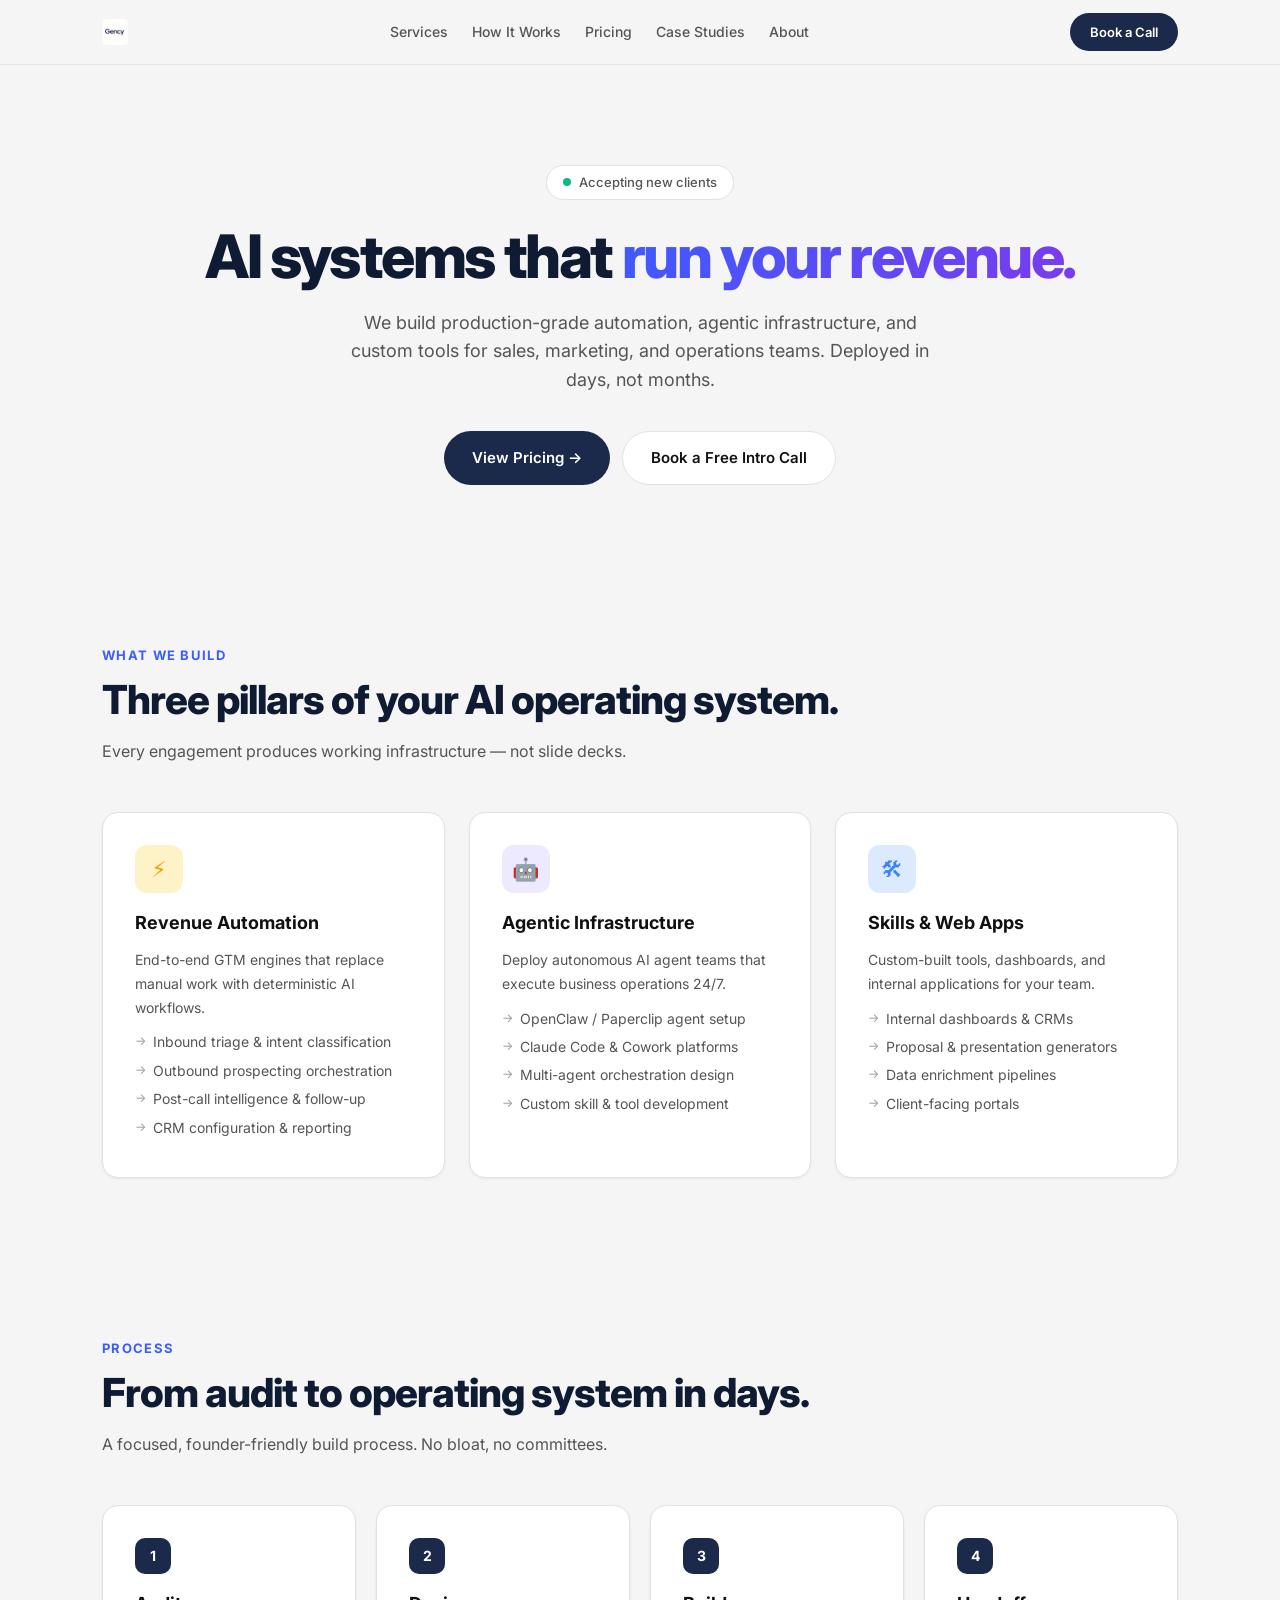
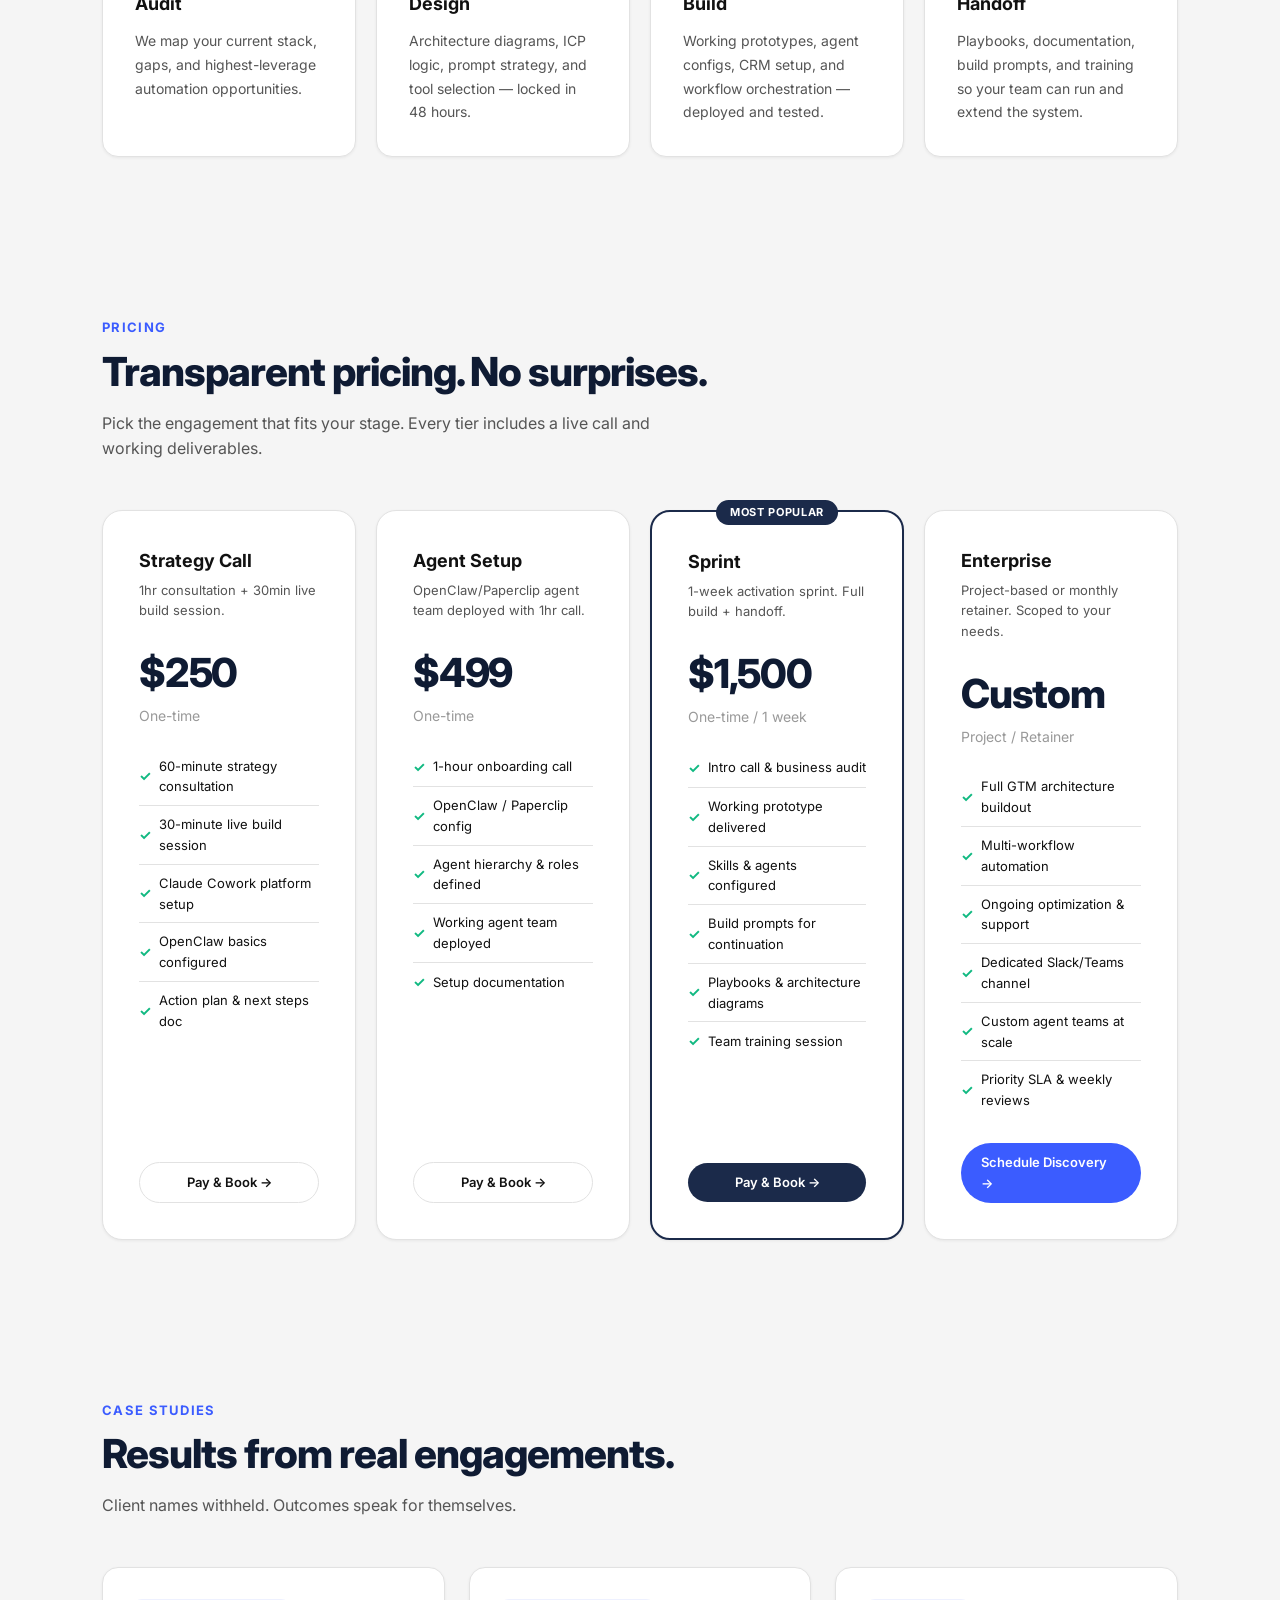
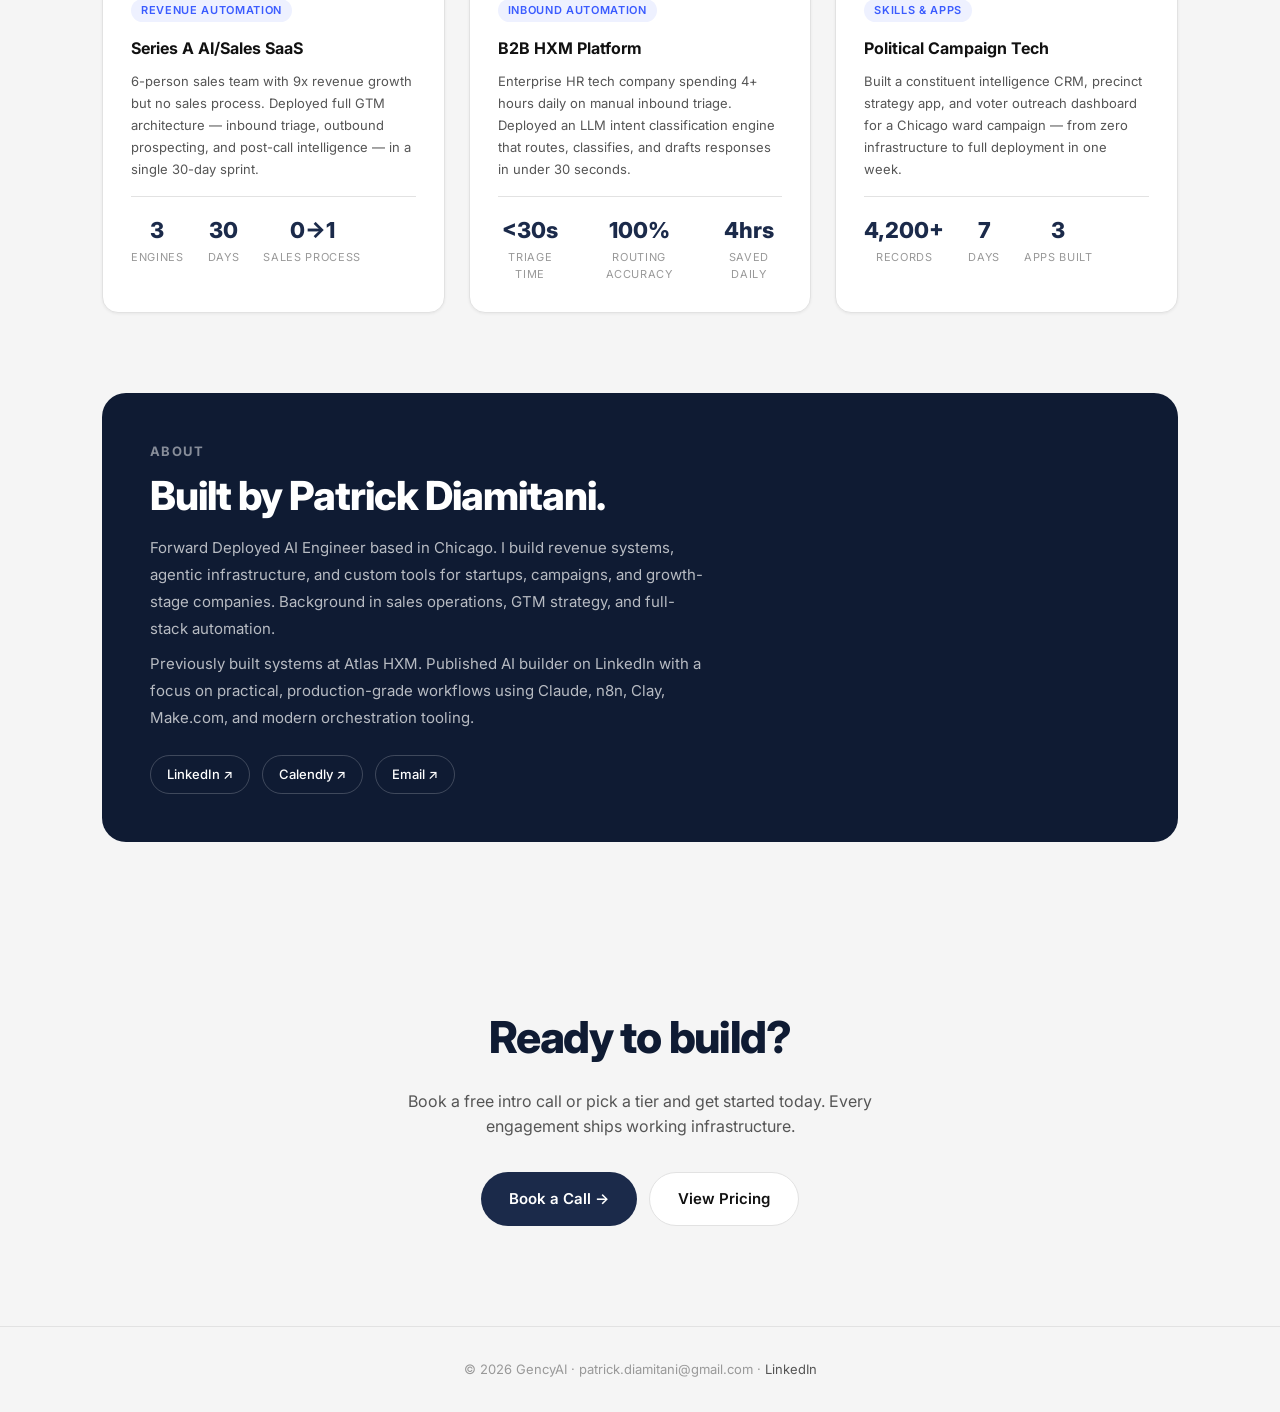
==== index.html @ 03342ff5 "Initial GencyAI agency site" ====
<!DOCTYPE html>
<html lang="en">
<head>
  <meta charset="UTF-8">
  <meta name="viewport" content="width=device-width, initial-scale=1.0">
  <title>GencyAI — AI Systems That Run Your Revenue</title>
  <meta name="description" content="GencyAI builds production-grade AI automation for sales, marketing, and operations teams. Revenue engines, agentic infrastructure, and custom tools — deployed in days, not months.">
  <link rel="preconnect" href="https://fonts.googleapis.com">
  <link rel="preconnect" href="https://fonts.gstatic.com" crossorigin>
  <link href="https://fonts.googleapis.com/css2?family=Inter:wght@400;500;600;700;800&display=swap" rel="stylesheet">
  <style>
    :root {
      --navy: #1B2A4A;
      --navy-deep: #0f1b33;
      --navy-light: #2d4470;
      --bg: #f5f5f5;
      --surface: #ffffff;
      --ink: #111111;
      --muted: #555555;
      --light: #999999;
      --border: #e2e2e2;
      --accent: #3b5cff;
      --accent-soft: #eef1ff;
      --green: #10b981;
      --green-soft: #ecfdf5;
      --radius: 16px;
      --shadow: 0 1px 3px rgba(0,0,0,.06);
      --shadow-lg: 0 12px 40px rgba(0,0,0,.08);
    }
    * { box-sizing: border-box; margin: 0; padding: 0; }
    html { scroll-behavior: smooth; }
    body { font-family: 'Inter', system-ui, sans-serif; background: var(--bg); color: var(--ink); -webkit-font-smoothing: antialiased; line-height: 1.6; }
    a { color: inherit; text-decoration: none; }

    /* NAV */
    nav { position: sticky; top: 0; z-index: 100; background: rgba(245,245,245,.88); backdrop-filter: blur(14px); border-bottom: 1px solid var(--border); }
    .nav-inner { max-width: 1140px; margin: 0 auto; display: flex; align-items: center; justify-content: space-between; height: 64px; padding: 0 32px; }
    .nav-brand { display: flex; align-items: center; gap: 10px; font-weight: 800; font-size: 18px; color: var(--navy); letter-spacing: -.02em; }
    .nav-brand img { height: 26px; border-radius: 4px; }
    .nav-links { display: flex; gap: 24px; font-size: 14px; font-weight: 500; }
    .nav-links a { color: var(--muted); transition: color .2s; }
    .nav-links a:hover { color: var(--ink); }
    .btn { display: inline-flex; align-items: center; gap: 6px; padding: 9px 20px; border-radius: 99px; font-size: 13px; font-weight: 600; transition: all .2s; cursor: pointer; border: none; }
    .btn-primary { background: var(--navy); color: #fff; }
    .btn-primary:hover { background: var(--navy-light); }
    .btn-outline { background: var(--surface); color: var(--ink); border: 1px solid var(--border); }
    .btn-outline:hover { border-color: var(--navy); color: var(--navy); }
    .btn-accent { background: var(--accent); color: #fff; }
    .btn-accent:hover { background: #2a48e0; }
    .btn-green { background: var(--green); color: #fff; }
    .btn-green:hover { background: #059669; }
    .btn-lg { padding: 14px 28px; font-size: 15px; }

    /* CONTAINER */
    .container { max-width: 1140px; margin: 0 auto; padding: 0 32px; }

    /* HERO */
    .hero { padding: 100px 0 80px; text-align: center; }
    .hero-badge { display: inline-flex; align-items: center; gap: 8px; background: var(--surface); border: 1px solid var(--border); border-radius: 99px; padding: 6px 16px; font-size: 13px; font-weight: 500; color: var(--muted); margin-bottom: 24px; }
    .hero-badge .dot { width: 8px; height: 8px; border-radius: 50%; background: var(--green); animation: pulse 2s ease-in-out infinite; }
    @keyframes pulse { 0%,100% { opacity: 1; } 50% { opacity: .4; } }
    .hero h1 { font-size: clamp(38px, 5.5vw, 60px); font-weight: 800; letter-spacing: -.04em; line-height: 1.08; margin-bottom: 20px; color: var(--navy-deep); }
    .hero h1 span { background: linear-gradient(135deg, var(--accent), #7c3aed); -webkit-background-clip: text; -webkit-text-fill-color: transparent; background-clip: text; }
    .hero p { font-size: 18px; color: var(--muted); max-width: 580px; margin: 0 auto 36px; }
    .hero-btns { display: flex; justify-content: center; gap: 12px; flex-wrap: wrap; }

    /* SECTIONS */
    section { padding: 80px 0; }
    .section-label { font-size: 13px; font-weight: 700; color: var(--accent); text-transform: uppercase; letter-spacing: .1em; margin-bottom: 12px; }
    .section-title { font-size: clamp(28px, 3.5vw, 40px); font-weight: 800; letter-spacing: -.025em; line-height: 1.12; margin-bottom: 16px; color: var(--navy-deep); }
    .section-desc { font-size: 16px; color: var(--muted); max-width: 560px; margin-bottom: 48px; }

    /* GRIDS */
    .grid-2 { display: grid; grid-template-columns: 1fr 1fr; gap: 24px; }
    .grid-3 { display: grid; grid-template-columns: 1fr 1fr 1fr; gap: 24px; }
    .grid-4 { display: grid; grid-template-columns: repeat(4, 1fr); gap: 20px; }

    /* CARDS */
    .card { background: var(--surface); border: 1px solid var(--border); border-radius: var(--radius); padding: 32px; box-shadow: var(--shadow); transition: box-shadow .25s, transform .25s; }
    .card:hover { box-shadow: var(--shadow-lg); transform: translateY(-3px); }
    .card-icon { width: 48px; height: 48px; border-radius: 12px; display: flex; align-items: center; justify-content: center; font-size: 22px; margin-bottom: 16px; }
    .card h3 { font-size: 18px; font-weight: 700; margin-bottom: 10px; }
    .card p { font-size: 14px; color: var(--muted); line-height: 1.7; }
    .card ul { list-style: none; margin-top: 12px; }
    .card ul li { padding-left: 18px; position: relative; margin-bottom: 6px; font-size: 14px; color: var(--muted); }
    .card ul li::before { content: "→"; position: absolute; left: 0; color: var(--light); font-size: 12px; }

    /* SERVICE CARDS */
    .service-card .card-icon.revenue { background: #fef3c7; color: #f59e0b; }
    .service-card .card-icon.agents { background: #ede9fe; color: #7c3aed; }
    .service-card .card-icon.apps { background: #dbeafe; color: #3b82f6; }

    /* STEPS */
    .step-num { width: 36px; height: 36px; border-radius: 10px; background: var(--navy); color: #fff; display: flex; align-items: center; justify-content: center; font-size: 14px; font-weight: 700; margin-bottom: 16px; }

    /* PRICING */
    .pricing-card { background: var(--surface); border: 1px solid var(--border); border-radius: 20px; padding: 36px; box-shadow: var(--shadow); display: flex; flex-direction: column; transition: box-shadow .25s, transform .25s; }
    .pricing-card:hover { box-shadow: var(--shadow-lg); transform: translateY(-3px); }
    .pricing-card.featured { border: 2px solid var(--navy); position: relative; }
    .pricing-card.featured::before { content: "Most Popular"; position: absolute; top: -12px; left: 50%; transform: translateX(-50%); background: var(--navy); color: #fff; padding: 4px 14px; border-radius: 99px; font-size: 11px; font-weight: 700; text-transform: uppercase; letter-spacing: .06em; }
    .pricing-amount { font-size: 40px; font-weight: 800; letter-spacing: -.03em; color: var(--navy-deep); }
    .pricing-term { font-size: 14px; color: var(--light); margin-bottom: 20px; }
    .pricing-name { font-size: 18px; font-weight: 700; margin-bottom: 4px; }
    .pricing-desc { font-size: 13px; color: var(--muted); margin-bottom: 20px; line-height: 1.6; }
    .pricing-list { list-style: none; margin-bottom: 24px; flex: 1; }
    .pricing-list li { padding: 8px 0; border-bottom: 1px solid var(--border); font-size: 13px; display: flex; align-items: center; gap: 8px; }
    .pricing-list li::before { content: "✓"; color: var(--green); font-weight: 700; font-size: 14px; }
    .pricing-list li:last-child { border-bottom: none; }

    /* CASE STUDIES */
    .case-card { background: var(--surface); border: 1px solid var(--border); border-radius: var(--radius); padding: 28px; box-shadow: var(--shadow); }
    .case-tag { display: inline-block; background: var(--accent-soft); color: var(--accent); padding: 3px 10px; border-radius: 99px; font-size: 11px; font-weight: 600; text-transform: uppercase; letter-spacing: .06em; margin-bottom: 14px; }
    .case-card h4 { font-size: 16px; font-weight: 700; margin-bottom: 8px; }
    .case-card p { font-size: 13px; color: var(--muted); line-height: 1.7; }
    .case-metric { margin-top: 16px; padding-top: 16px; border-top: 1px solid var(--border); display: flex; gap: 24px; }
    .case-metric div { text-align: center; }
    .case-metric .val { font-size: 22px; font-weight: 800; color: var(--navy); }
    .case-metric .lbl { font-size: 11px; color: var(--light); text-transform: uppercase; letter-spacing: .06em; }

    /* FOUNDER */
    .founder-section { background: var(--navy-deep); color: #fff; border-radius: 24px; padding: 48px; margin: 0 0 80px; }
    .founder-section .section-label { color: rgba(255,255,255,.5); }
    .founder-section .section-title { color: #fff; }
    .founder-section p { color: rgba(255,255,255,.7); }
    .founder-links { display: flex; gap: 12px; margin-top: 24px; }
    .founder-links a { color: #fff; border: 1px solid rgba(255,255,255,.2); padding: 8px 16px; border-radius: 99px; font-size: 13px; font-weight: 500; transition: all .2s; }
    .founder-links a:hover { background: rgba(255,255,255,.1); border-color: rgba(255,255,255,.4); }

    /* CTA */
    .cta-section { text-align: center; padding: 80px 0 100px; }
    .cta-section h2 { font-size: clamp(28px, 4vw, 44px); font-weight: 800; letter-spacing: -.03em; color: var(--navy-deep); margin-bottom: 16px; }
    .cta-section p { font-size: 16px; color: var(--muted); max-width: 480px; margin: 0 auto 32px; }
    .cta-btns { display: flex; justify-content: center; gap: 12px; flex-wrap: wrap; }

    /* FOOTER */
    footer { border-top: 1px solid var(--border); padding: 32px 0; text-align: center; font-size: 13px; color: var(--light); }

    /* RESPONSIVE */
    @media (max-width: 900px) {
      .grid-2, .grid-3, .grid-4 { grid-template-columns: 1fr; }
      .nav-links { display: none; }
      .hero { padding: 60px 0 40px; }
      section { padding: 60px 0; }
      .founder-section { padding: 32px 24px; }
    }
    @media (max-width: 640px) {
      .container { padding: 0 20px; }
      .hero-btns, .cta-btns { flex-direction: column; align-items: center; }
    }
  </style>
</head>
<body>

<!-- NAV -->
<nav>
  <div class="nav-inner">
    <a href="#" class="nav-brand">
      <img src="gency-wordmark.png" alt="GencyAI">
    </a>
    <div class="nav-links">
      <a href="#services">Services</a>
      <a href="#how">How It Works</a>
      <a href="#pricing">Pricing</a>
      <a href="#work">Case Studies</a>
      <a href="#about">About</a>
    </div>
    <a href="https://calendly.com/diamitani" target="_blank" class="btn btn-primary">Book a Call</a>
  </div>
</nav>

<div class="container">

  <!-- HERO -->
  <div class="hero">
    <div class="hero-badge"><span class="dot"></span> Accepting new clients</div>
    <h1>AI systems that <span>run your revenue.</span></h1>
    <p>We build production-grade automation, agentic infrastructure, and custom tools for sales, marketing, and operations teams. Deployed in days, not months.</p>
    <div class="hero-btns">
      <a href="#pricing" class="btn btn-primary btn-lg">View Pricing →</a>
      <a href="https://calendly.com/diamitani" target="_blank" class="btn btn-outline btn-lg">Book a Free Intro Call</a>
    </div>
  </div>

  <!-- SERVICES -->
  <section id="services">
    <div class="section-label">What We Build</div>
    <div class="section-title">Three pillars of your AI operating system.</div>
    <div class="section-desc">Every engagement produces working infrastructure — not slide decks.</div>
    <div class="grid-3">
      <div class="card service-card">
        <div class="card-icon revenue">⚡</div>
        <h3>Revenue Automation</h3>
        <p>End-to-end GTM engines that replace manual work with deterministic AI workflows.</p>
        <ul>
          <li>Inbound triage & intent classification</li>
          <li>Outbound prospecting orchestration</li>
          <li>Post-call intelligence & follow-up</li>
          <li>CRM configuration & reporting</li>
        </ul>
      </div>
      <div class="card service-card">
        <div class="card-icon agents">🤖</div>
        <h3>Agentic Infrastructure</h3>
        <p>Deploy autonomous AI agent teams that execute business operations 24/7.</p>
        <ul>
          <li>OpenClaw / Paperclip agent setup</li>
          <li>Claude Code & Cowork platforms</li>
          <li>Multi-agent orchestration design</li>
          <li>Custom skill & tool development</li>
        </ul>
      </div>
      <div class="card service-card">
        <div class="card-icon apps">🛠</div>
        <h3>Skills & Web Apps</h3>
        <p>Custom-built tools, dashboards, and internal applications for your team.</p>
        <ul>
          <li>Internal dashboards & CRMs</li>
          <li>Proposal & presentation generators</li>
          <li>Data enrichment pipelines</li>
          <li>Client-facing portals</li>
        </ul>
      </div>
    </div>
  </section>

  <!-- HOW IT WORKS -->
  <section id="how">
    <div class="section-label">Process</div>
    <div class="section-title">From audit to operating system in days.</div>
    <div class="section-desc">A focused, founder-friendly build process. No bloat, no committees.</div>
    <div class="grid-4">
      <div class="card">
        <div class="step-num">1</div>
        <h3>Audit</h3>
        <p>We map your current stack, gaps, and highest-leverage automation opportunities.</p>
      </div>
      <div class="card">
        <div class="step-num">2</div>
        <h3>Design</h3>
        <p>Architecture diagrams, ICP logic, prompt strategy, and tool selection — locked in 48 hours.</p>
      </div>
      <div class="card">
        <div class="step-num">3</div>
        <h3>Build</h3>
        <p>Working prototypes, agent configs, CRM setup, and workflow orchestration — deployed and tested.</p>
      </div>
      <div class="card">
        <div class="step-num">4</div>
        <h3>Handoff</h3>
        <p>Playbooks, documentation, build prompts, and training so your team can run and extend the system.</p>
      </div>
    </div>
  </section>

  <!-- PRICING -->
  <section id="pricing">
    <div class="section-label">Pricing</div>
    <div class="section-title">Transparent pricing. No surprises.</div>
    <div class="section-desc">Pick the engagement that fits your stage. Every tier includes a live call and working deliverables.</div>
    <div class="grid-4">

      <div class="pricing-card">
        <div class="pricing-name">Strategy Call</div>
        <div class="pricing-desc">1hr consultation + 30min live build session.</div>
        <div class="pricing-amount">$250</div>
        <div class="pricing-term">One-time</div>
        <ul class="pricing-list">
          <li>60-minute strategy consultation</li>
          <li>30-minute live build session</li>
          <li>Claude Cowork platform setup</li>
          <li>OpenClaw basics configured</li>
          <li>Action plan & next steps doc</li>
        </ul>
        <a href="https://www.paypal.com/ncp/payment/GU76JHXHYPNQL" target="_blank" class="btn btn-outline" style="width:100%;justify-content:center;">Pay & Book →</a>
      </div>

      <div class="pricing-card">
        <div class="pricing-name">Agent Setup</div>
        <div class="pricing-desc">OpenClaw/Paperclip agent team deployed with 1hr call.</div>
        <div class="pricing-amount">$499</div>
        <div class="pricing-term">One-time</div>
        <ul class="pricing-list">
          <li>1-hour onboarding call</li>
          <li>OpenClaw / Paperclip config</li>
          <li>Agent hierarchy & roles defined</li>
          <li>Working agent team deployed</li>
          <li>Setup documentation</li>
        </ul>
        <a href="https://www.paypal.com/ncp/payment/GU76JHXHYPNQL" target="_blank" class="btn btn-outline" style="width:100%;justify-content:center;">Pay & Book →</a>
      </div>

      <div class="pricing-card featured">
        <div class="pricing-name">Sprint</div>
        <div class="pricing-desc">1-week activation sprint. Full build + handoff.</div>
        <div class="pricing-amount">$1,500</div>
        <div class="pricing-term">One-time / 1 week</div>
        <ul class="pricing-list">
          <li>Intro call & business audit</li>
          <li>Working prototype delivered</li>
          <li>Skills & agents configured</li>
          <li>Build prompts for continuation</li>
          <li>Playbooks & architecture diagrams</li>
          <li>Team training session</li>
        </ul>
        <a href="https://www.paypal.com/ncp/payment/GU76JHXHYPNQL" target="_blank" class="btn btn-primary" style="width:100%;justify-content:center;">Pay & Book →</a>
      </div>

      <div class="pricing-card">
        <div class="pricing-name">Enterprise</div>
        <div class="pricing-desc">Project-based or monthly retainer. Scoped to your needs.</div>
        <div class="pricing-amount">Custom</div>
        <div class="pricing-term">Project / Retainer</div>
        <ul class="pricing-list">
          <li>Full GTM architecture buildout</li>
          <li>Multi-workflow automation</li>
          <li>Ongoing optimization & support</li>
          <li>Dedicated Slack/Teams channel</li>
          <li>Custom agent teams at scale</li>
          <li>Priority SLA & weekly reviews</li>
        </ul>
        <a href="https://calendly.com/diamitani" target="_blank" class="btn btn-accent" style="width:100%;justify-content:center;">Schedule Discovery →</a>
      </div>

    </div>
  </section>

  <!-- CASE STUDIES -->
  <section id="work">
    <div class="section-label">Case Studies</div>
    <div class="section-title">Results from real engagements.</div>
    <div class="section-desc">Client names withheld. Outcomes speak for themselves.</div>
    <div class="grid-3">
      <div class="case-card">
        <span class="case-tag">Revenue Automation</span>
        <h4>Series A AI/Sales SaaS</h4>
        <p>6-person sales team with 9x revenue growth but no sales process. Deployed full GTM architecture — inbound triage, outbound prospecting, and post-call intelligence — in a single 30-day sprint.</p>
        <div class="case-metric">
          <div><div class="val">3</div><div class="lbl">Engines</div></div>
          <div><div class="val">30</div><div class="lbl">Days</div></div>
          <div><div class="val">0→1</div><div class="lbl">Sales Process</div></div>
        </div>
      </div>
      <div class="case-card">
        <span class="case-tag">Inbound Automation</span>
        <h4>B2B HXM Platform</h4>
        <p>Enterprise HR tech company spending 4+ hours daily on manual inbound triage. Deployed an LLM intent classification engine that routes, classifies, and drafts responses in under 30 seconds.</p>
        <div class="case-metric">
          <div><div class="val">&lt;30s</div><div class="lbl">Triage Time</div></div>
          <div><div class="val">100%</div><div class="lbl">Routing Accuracy</div></div>
          <div><div class="val">4hrs</div><div class="lbl">Saved Daily</div></div>
        </div>
      </div>
      <div class="case-card">
        <span class="case-tag">Skills & Apps</span>
        <h4>Political Campaign Tech</h4>
        <p>Built a constituent intelligence CRM, precinct strategy app, and voter outreach dashboard for a Chicago ward campaign — from zero infrastructure to full deployment in one week.</p>
        <div class="case-metric">
          <div><div class="val">4,200+</div><div class="lbl">Records</div></div>
          <div><div class="val">7</div><div class="lbl">Days</div></div>
          <div><div class="val">3</div><div class="lbl">Apps Built</div></div>
        </div>
      </div>
    </div>
  </section>

  <!-- FOUNDER -->
  <div class="founder-section" id="about">
    <div class="section-label">About</div>
    <div class="section-title">Built by Patrick Diamitani.</div>
    <p style="max-width:560px;font-size:15px;line-height:1.8;margin-bottom:8px;">
      Forward Deployed AI Engineer based in Chicago. I build revenue systems, agentic infrastructure, and custom tools for startups, campaigns, and growth-stage companies. Background in sales operations, GTM strategy, and full-stack automation.
    </p>
    <p style="max-width:560px;font-size:15px;line-height:1.8;">
      Previously built systems at Atlas HXM. Published AI builder on LinkedIn with a focus on practical, production-grade workflows using Claude, n8n, Clay, Make.com, and modern orchestration tooling.
    </p>
    <div class="founder-links">
      <a href="https://linkedin.com/in/diamitani" target="_blank">LinkedIn ↗</a>
      <a href="https://calendly.com/diamitani" target="_blank">Calendly ↗</a>
      <a href="mailto:patrick.diamitani@gmail.com">Email ↗</a>
    </div>
  </div>

  <!-- CTA -->
  <section class="cta-section">
    <h2>Ready to build?</h2>
    <p>Book a free intro call or pick a tier and get started today. Every engagement ships working infrastructure.</p>
    <div class="cta-btns">
      <a href="https://calendly.com/diamitani" target="_blank" class="btn btn-primary btn-lg">Book a Call →</a>
      <a href="#pricing" class="btn btn-outline btn-lg">View Pricing</a>
    </div>
  </section>

</div>

<footer>
  <div class="container">© 2026 GencyAI · patrick.diamitani@gmail.com · <a href="https://linkedin.com/in/diamitani" target="_blank" style="color:var(--muted)">LinkedIn</a></div>
</footer>

</body>
</html>
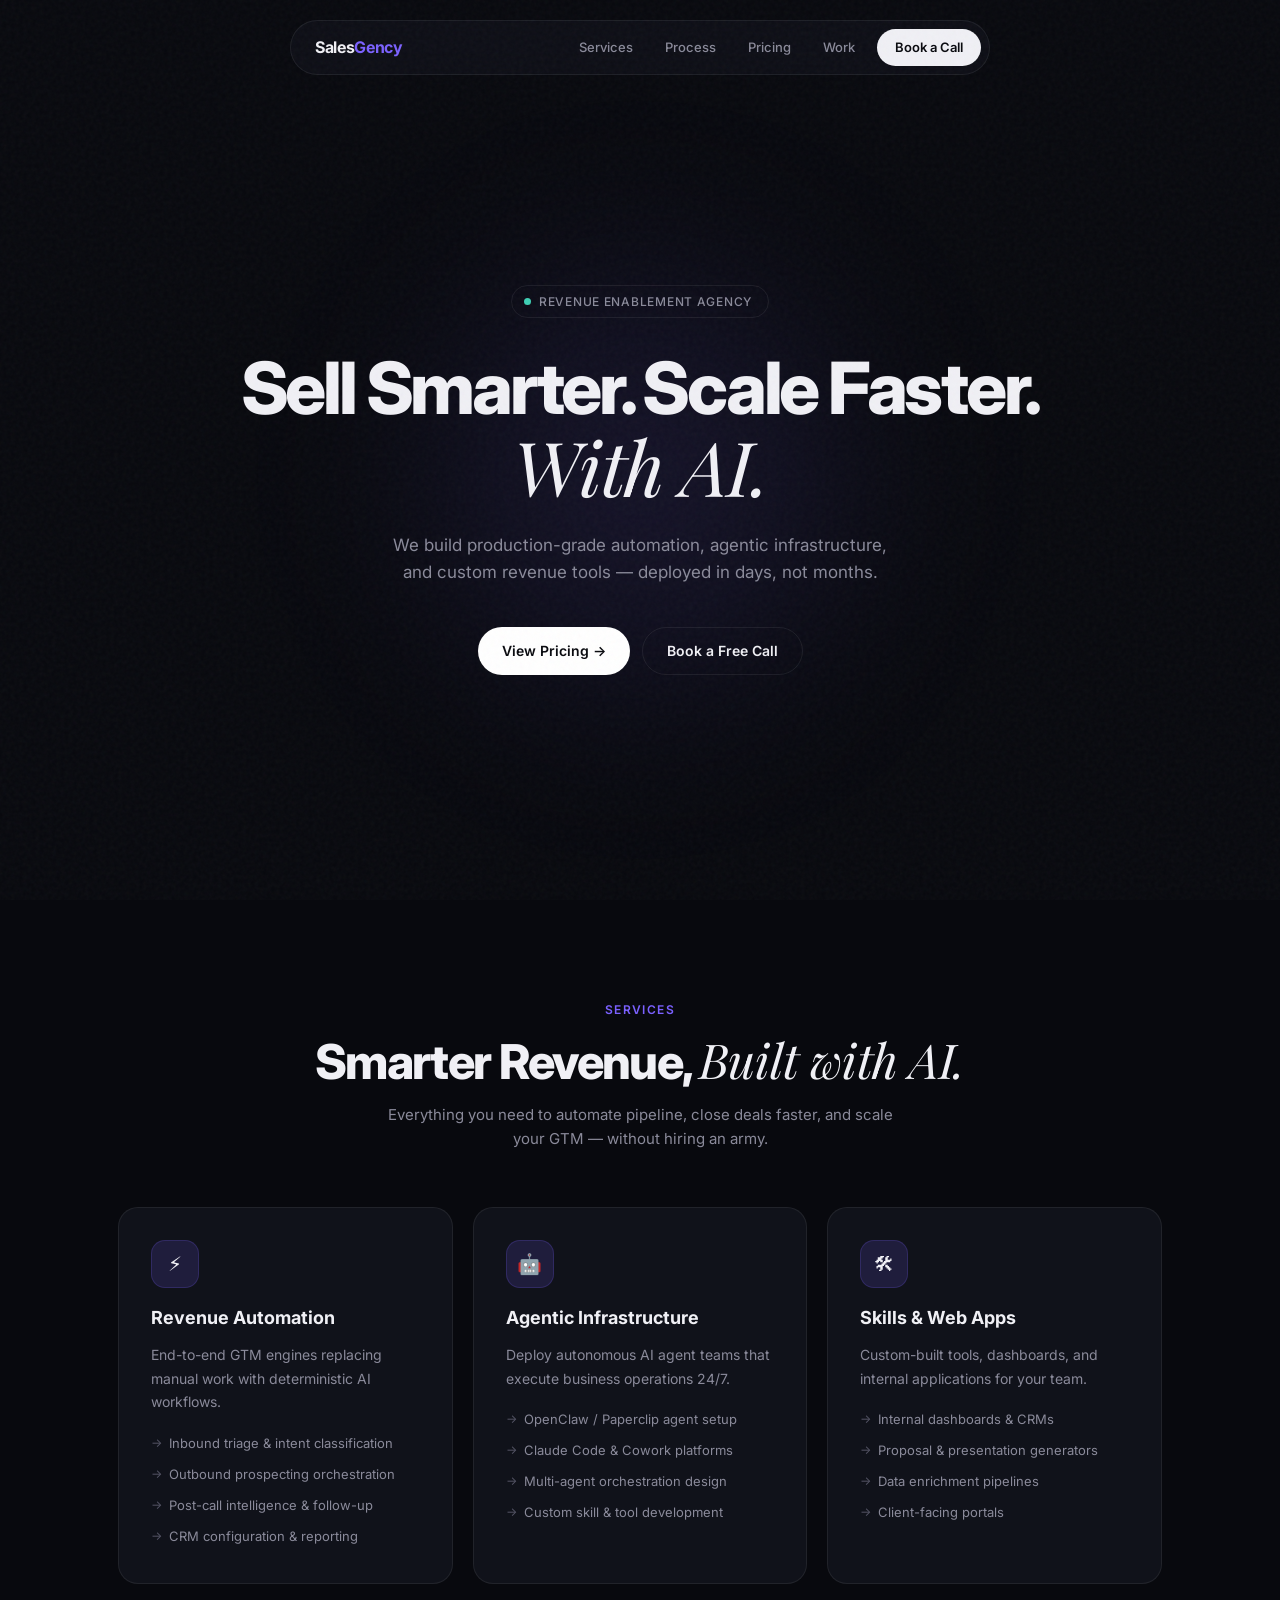
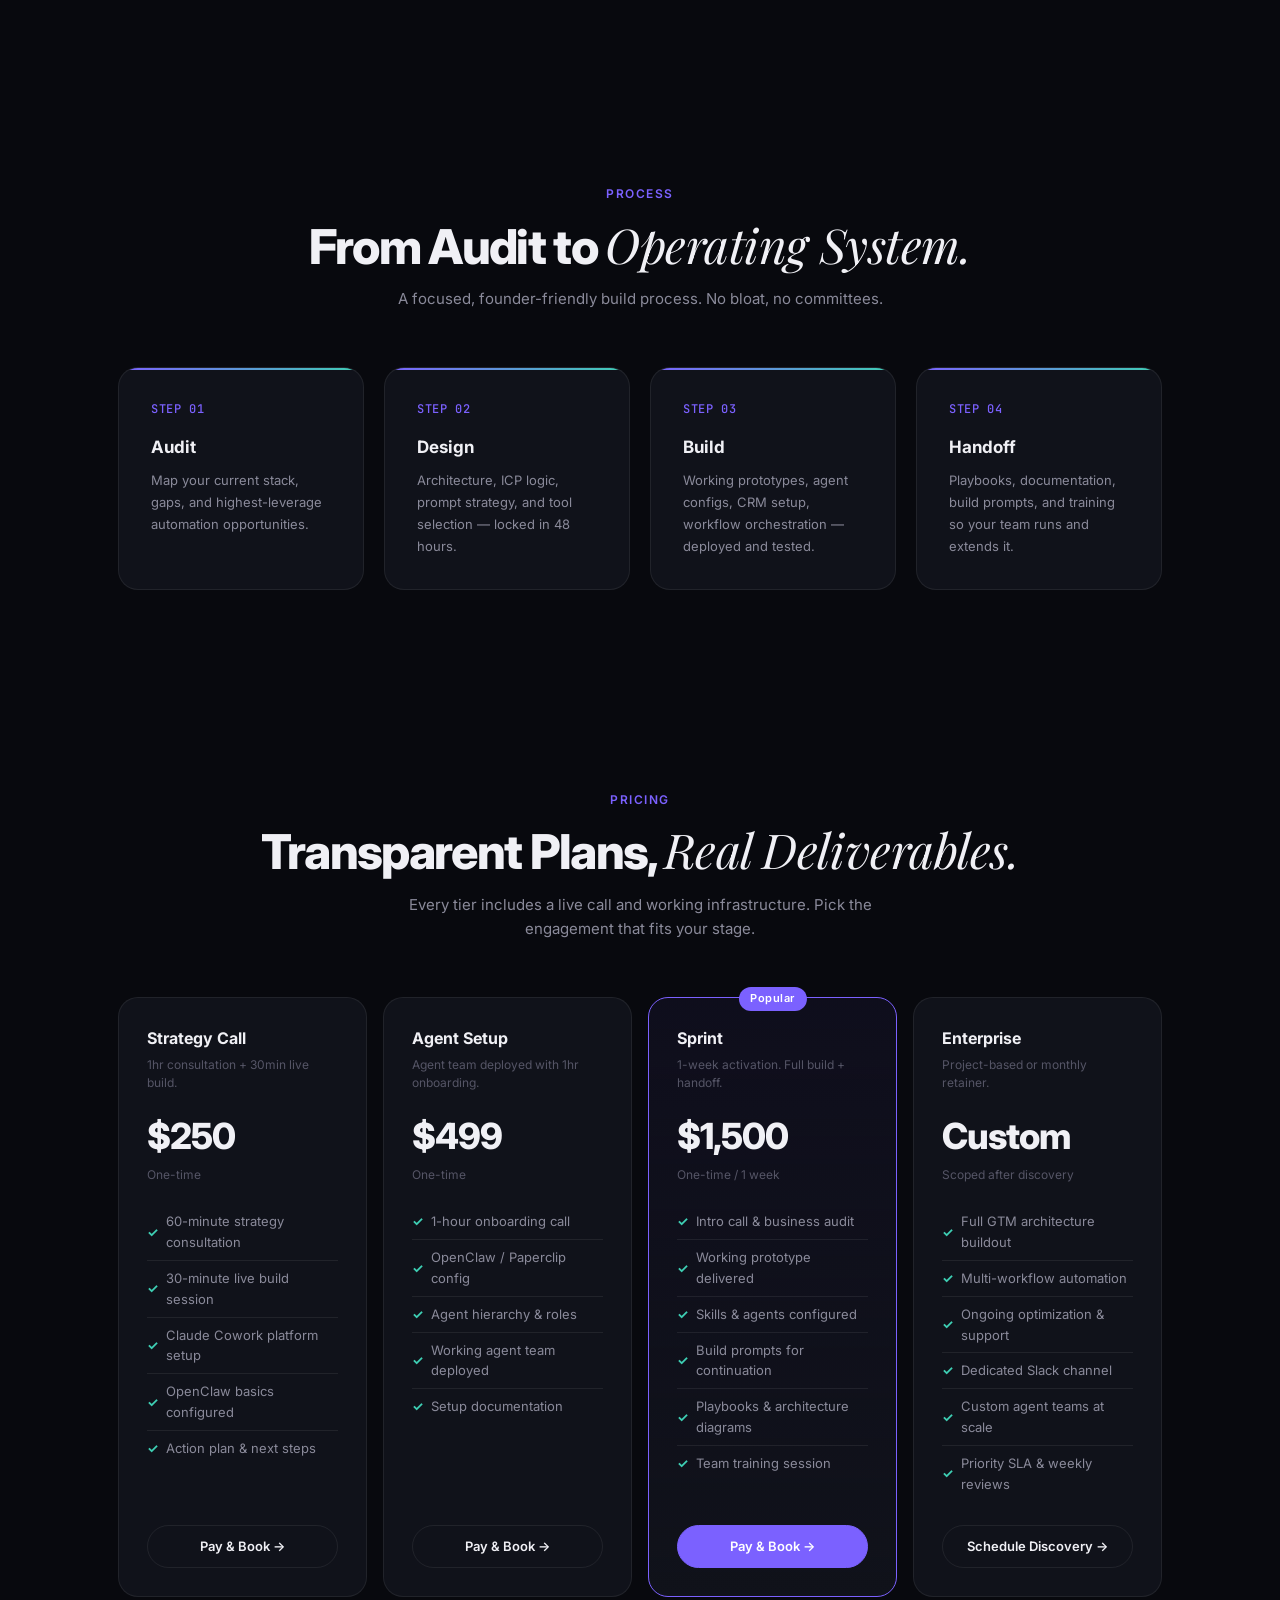
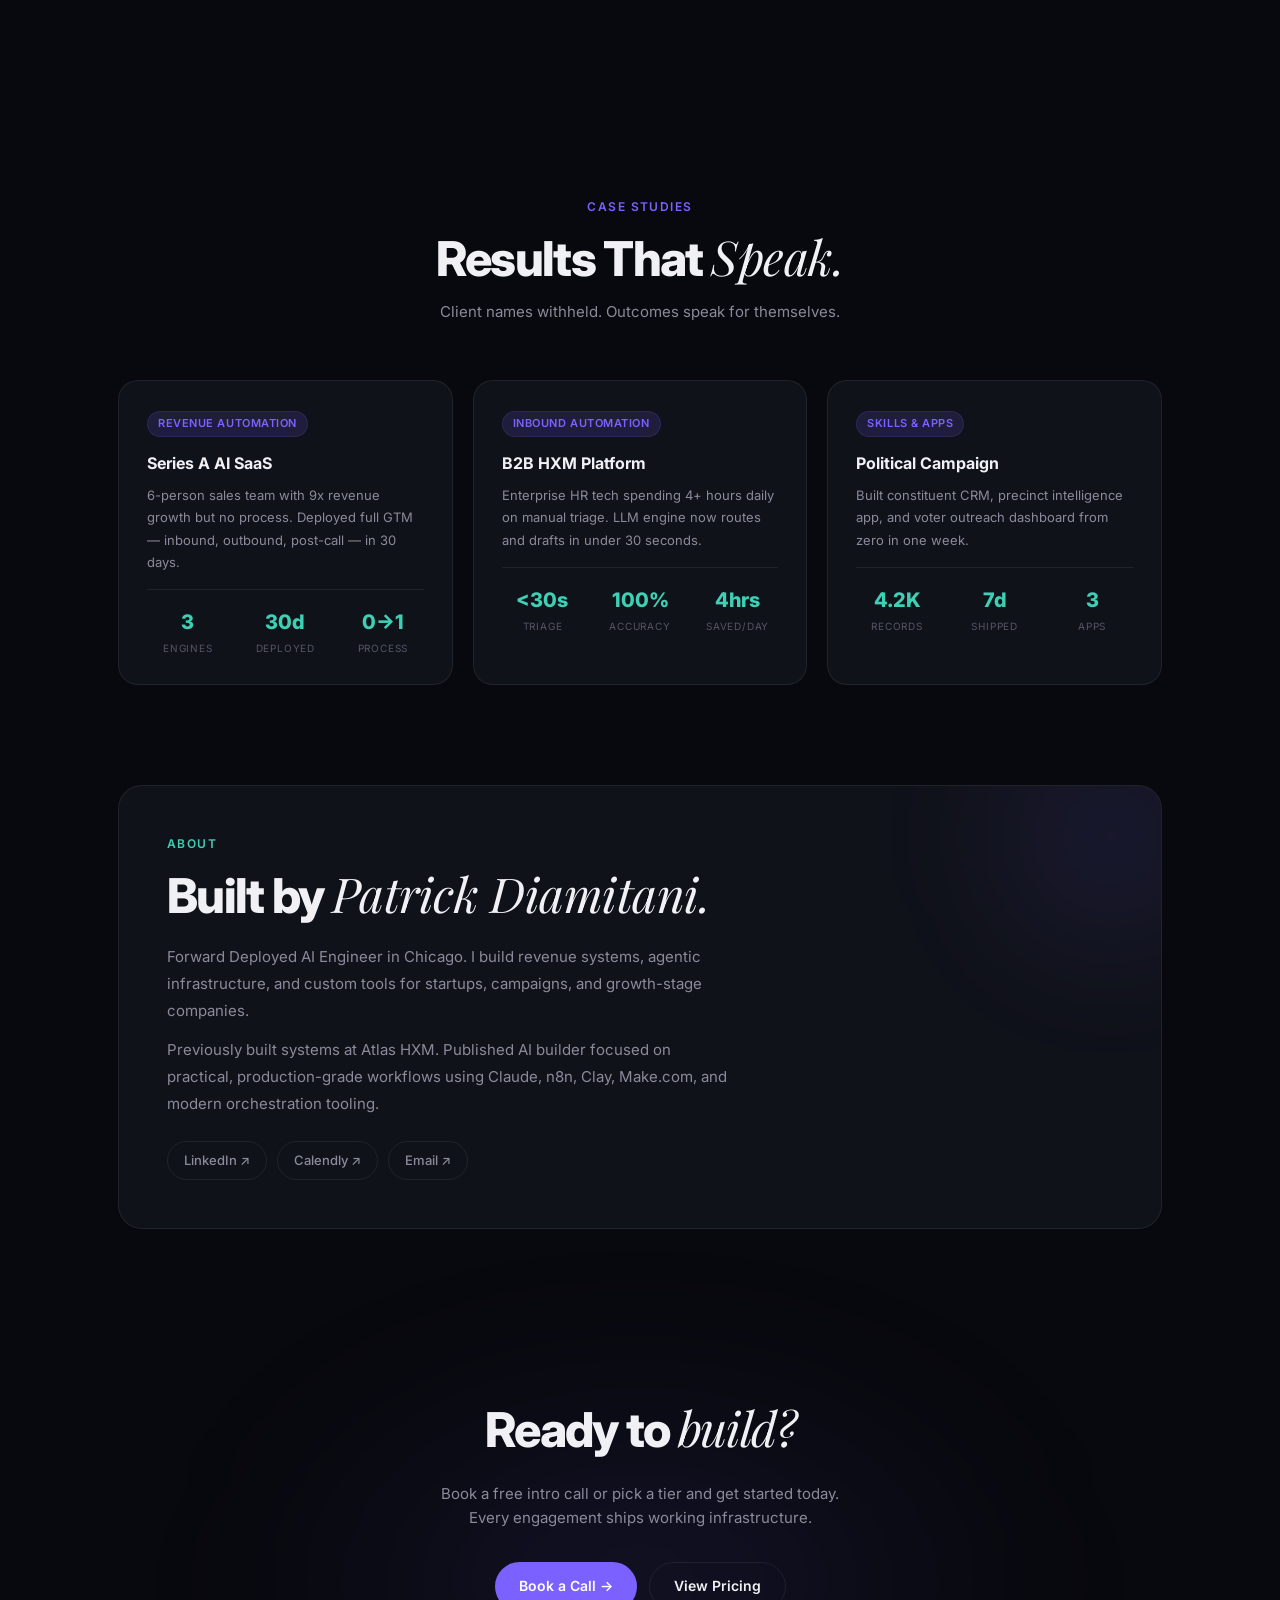
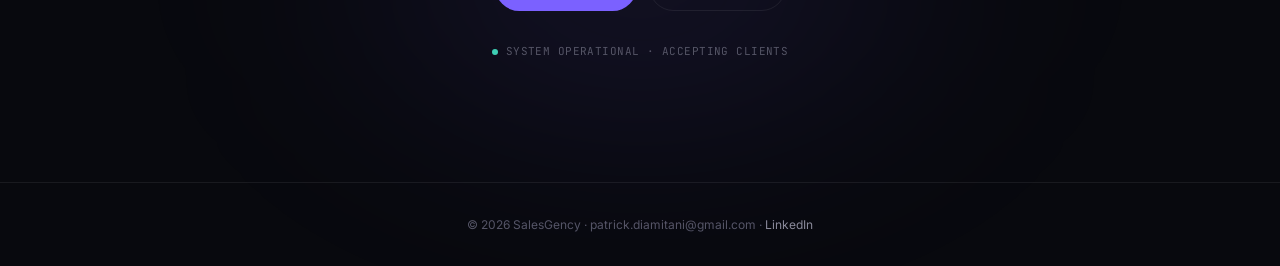
==== commit 5c4367b3: "SalesGency: dark Landio-inspired redesign" ====
--- a/index.html
+++ b/index.html
@@ -1,400 +1,353 @@
 <!DOCTYPE html>
 <html lang="en">
 <head>
-  <meta charset="UTF-8">
-  <meta name="viewport" content="width=device-width, initial-scale=1.0">
-  <title>GencyAI — AI Systems That Run Your Revenue</title>
-  <meta name="description" content="GencyAI builds production-grade AI automation for sales, marketing, and operations teams. Revenue engines, agentic infrastructure, and custom tools — deployed in days, not months.">
-  <link rel="preconnect" href="https://fonts.googleapis.com">
-  <link rel="preconnect" href="https://fonts.gstatic.com" crossorigin>
-  <link href="https://fonts.googleapis.com/css2?family=Inter:wght@400;500;600;700;800&display=swap" rel="stylesheet">
-  <style>
-    :root {
-      --navy: #1B2A4A;
-      --navy-deep: #0f1b33;
-      --navy-light: #2d4470;
-      --bg: #f5f5f5;
-      --surface: #ffffff;
-      --ink: #111111;
-      --muted: #555555;
-      --light: #999999;
-      --border: #e2e2e2;
-      --accent: #3b5cff;
-      --accent-soft: #eef1ff;
-      --green: #10b981;
-      --green-soft: #ecfdf5;
-      --radius: 16px;
-      --shadow: 0 1px 3px rgba(0,0,0,.06);
-      --shadow-lg: 0 12px 40px rgba(0,0,0,.08);
-    }
-    * { box-sizing: border-box; margin: 0; padding: 0; }
-    html { scroll-behavior: smooth; }
-    body { font-family: 'Inter', system-ui, sans-serif; background: var(--bg); color: var(--ink); -webkit-font-smoothing: antialiased; line-height: 1.6; }
-    a { color: inherit; text-decoration: none; }
-
-    /* NAV */
-    nav { position: sticky; top: 0; z-index: 100; background: rgba(245,245,245,.88); backdrop-filter: blur(14px); border-bottom: 1px solid var(--border); }
-    .nav-inner { max-width: 1140px; margin: 0 auto; display: flex; align-items: center; justify-content: space-between; height: 64px; padding: 0 32px; }
-    .nav-brand { display: flex; align-items: center; gap: 10px; font-weight: 800; font-size: 18px; color: var(--navy); letter-spacing: -.02em; }
-    .nav-brand img { height: 26px; border-radius: 4px; }
-    .nav-links { display: flex; gap: 24px; font-size: 14px; font-weight: 500; }
-    .nav-links a { color: var(--muted); transition: color .2s; }
-    .nav-links a:hover { color: var(--ink); }
-    .btn { display: inline-flex; align-items: center; gap: 6px; padding: 9px 20px; border-radius: 99px; font-size: 13px; font-weight: 600; transition: all .2s; cursor: pointer; border: none; }
-    .btn-primary { background: var(--navy); color: #fff; }
-    .btn-primary:hover { background: var(--navy-light); }
-    .btn-outline { background: var(--surface); color: var(--ink); border: 1px solid var(--border); }
-    .btn-outline:hover { border-color: var(--navy); color: var(--navy); }
-    .btn-accent { background: var(--accent); color: #fff; }
-    .btn-accent:hover { background: #2a48e0; }
-    .btn-green { background: var(--green); color: #fff; }
-    .btn-green:hover { background: #059669; }
-    .btn-lg { padding: 14px 28px; font-size: 15px; }
-
-    /* CONTAINER */
-    .container { max-width: 1140px; margin: 0 auto; padding: 0 32px; }
-
-    /* HERO */
-    .hero { padding: 100px 0 80px; text-align: center; }
-    .hero-badge { display: inline-flex; align-items: center; gap: 8px; background: var(--surface); border: 1px solid var(--border); border-radius: 99px; padding: 6px 16px; font-size: 13px; font-weight: 500; color: var(--muted); margin-bottom: 24px; }
-    .hero-badge .dot { width: 8px; height: 8px; border-radius: 50%; background: var(--green); animation: pulse 2s ease-in-out infinite; }
-    @keyframes pulse { 0%,100% { opacity: 1; } 50% { opacity: .4; } }
-    .hero h1 { font-size: clamp(38px, 5.5vw, 60px); font-weight: 800; letter-spacing: -.04em; line-height: 1.08; margin-bottom: 20px; color: var(--navy-deep); }
-    .hero h1 span { background: linear-gradient(135deg, var(--accent), #7c3aed); -webkit-background-clip: text; -webkit-text-fill-color: transparent; background-clip: text; }
-    .hero p { font-size: 18px; color: var(--muted); max-width: 580px; margin: 0 auto 36px; }
-    .hero-btns { display: flex; justify-content: center; gap: 12px; flex-wrap: wrap; }
-
-    /* SECTIONS */
-    section { padding: 80px 0; }
-    .section-label { font-size: 13px; font-weight: 700; color: var(--accent); text-transform: uppercase; letter-spacing: .1em; margin-bottom: 12px; }
-    .section-title { font-size: clamp(28px, 3.5vw, 40px); font-weight: 800; letter-spacing: -.025em; line-height: 1.12; margin-bottom: 16px; color: var(--navy-deep); }
-    .section-desc { font-size: 16px; color: var(--muted); max-width: 560px; margin-bottom: 48px; }
-
-    /* GRIDS */
-    .grid-2 { display: grid; grid-template-columns: 1fr 1fr; gap: 24px; }
-    .grid-3 { display: grid; grid-template-columns: 1fr 1fr 1fr; gap: 24px; }
-    .grid-4 { display: grid; grid-template-columns: repeat(4, 1fr); gap: 20px; }
-
-    /* CARDS */
-    .card { background: var(--surface); border: 1px solid var(--border); border-radius: var(--radius); padding: 32px; box-shadow: var(--shadow); transition: box-shadow .25s, transform .25s; }
-    .card:hover { box-shadow: var(--shadow-lg); transform: translateY(-3px); }
-    .card-icon { width: 48px; height: 48px; border-radius: 12px; display: flex; align-items: center; justify-content: center; font-size: 22px; margin-bottom: 16px; }
-    .card h3 { font-size: 18px; font-weight: 700; margin-bottom: 10px; }
-    .card p { font-size: 14px; color: var(--muted); line-height: 1.7; }
-    .card ul { list-style: none; margin-top: 12px; }
-    .card ul li { padding-left: 18px; position: relative; margin-bottom: 6px; font-size: 14px; color: var(--muted); }
-    .card ul li::before { content: "→"; position: absolute; left: 0; color: var(--light); font-size: 12px; }
-
-    /* SERVICE CARDS */
-    .service-card .card-icon.revenue { background: #fef3c7; color: #f59e0b; }
-    .service-card .card-icon.agents { background: #ede9fe; color: #7c3aed; }
-    .service-card .card-icon.apps { background: #dbeafe; color: #3b82f6; }
-
-    /* STEPS */
-    .step-num { width: 36px; height: 36px; border-radius: 10px; background: var(--navy); color: #fff; display: flex; align-items: center; justify-content: center; font-size: 14px; font-weight: 700; margin-bottom: 16px; }
-
-    /* PRICING */
-    .pricing-card { background: var(--surface); border: 1px solid var(--border); border-radius: 20px; padding: 36px; box-shadow: var(--shadow); display: flex; flex-direction: column; transition: box-shadow .25s, transform .25s; }
-    .pricing-card:hover { box-shadow: var(--shadow-lg); transform: translateY(-3px); }
-    .pricing-card.featured { border: 2px solid var(--navy); position: relative; }
-    .pricing-card.featured::before { content: "Most Popular"; position: absolute; top: -12px; left: 50%; transform: translateX(-50%); background: var(--navy); color: #fff; padding: 4px 14px; border-radius: 99px; font-size: 11px; font-weight: 700; text-transform: uppercase; letter-spacing: .06em; }
-    .pricing-amount { font-size: 40px; font-weight: 800; letter-spacing: -.03em; color: var(--navy-deep); }
-    .pricing-term { font-size: 14px; color: var(--light); margin-bottom: 20px; }
-    .pricing-name { font-size: 18px; font-weight: 700; margin-bottom: 4px; }
-    .pricing-desc { font-size: 13px; color: var(--muted); margin-bottom: 20px; line-height: 1.6; }
-    .pricing-list { list-style: none; margin-bottom: 24px; flex: 1; }
-    .pricing-list li { padding: 8px 0; border-bottom: 1px solid var(--border); font-size: 13px; display: flex; align-items: center; gap: 8px; }
-    .pricing-list li::before { content: "✓"; color: var(--green); font-weight: 700; font-size: 14px; }
-    .pricing-list li:last-child { border-bottom: none; }
-
-    /* CASE STUDIES */
-    .case-card { background: var(--surface); border: 1px solid var(--border); border-radius: var(--radius); padding: 28px; box-shadow: var(--shadow); }
-    .case-tag { display: inline-block; background: var(--accent-soft); color: var(--accent); padding: 3px 10px; border-radius: 99px; font-size: 11px; font-weight: 600; text-transform: uppercase; letter-spacing: .06em; margin-bottom: 14px; }
-    .case-card h4 { font-size: 16px; font-weight: 700; margin-bottom: 8px; }
-    .case-card p { font-size: 13px; color: var(--muted); line-height: 1.7; }
-    .case-metric { margin-top: 16px; padding-top: 16px; border-top: 1px solid var(--border); display: flex; gap: 24px; }
-    .case-metric div { text-align: center; }
-    .case-metric .val { font-size: 22px; font-weight: 800; color: var(--navy); }
-    .case-metric .lbl { font-size: 11px; color: var(--light); text-transform: uppercase; letter-spacing: .06em; }
-
-    /* FOUNDER */
-    .founder-section { background: var(--navy-deep); color: #fff; border-radius: 24px; padding: 48px; margin: 0 0 80px; }
-    .founder-section .section-label { color: rgba(255,255,255,.5); }
-    .founder-section .section-title { color: #fff; }
-    .founder-section p { color: rgba(255,255,255,.7); }
-    .founder-links { display: flex; gap: 12px; margin-top: 24px; }
-    .founder-links a { color: #fff; border: 1px solid rgba(255,255,255,.2); padding: 8px 16px; border-radius: 99px; font-size: 13px; font-weight: 500; transition: all .2s; }
-    .founder-links a:hover { background: rgba(255,255,255,.1); border-color: rgba(255,255,255,.4); }
-
-    /* CTA */
-    .cta-section { text-align: center; padding: 80px 0 100px; }
-    .cta-section h2 { font-size: clamp(28px, 4vw, 44px); font-weight: 800; letter-spacing: -.03em; color: var(--navy-deep); margin-bottom: 16px; }
-    .cta-section p { font-size: 16px; color: var(--muted); max-width: 480px; margin: 0 auto 32px; }
-    .cta-btns { display: flex; justify-content: center; gap: 12px; flex-wrap: wrap; }
-
-    /* FOOTER */
-    footer { border-top: 1px solid var(--border); padding: 32px 0; text-align: center; font-size: 13px; color: var(--light); }
-
-    /* RESPONSIVE */
-    @media (max-width: 900px) {
-      .grid-2, .grid-3, .grid-4 { grid-template-columns: 1fr; }
-      .nav-links { display: none; }
-      .hero { padding: 60px 0 40px; }
-      section { padding: 60px 0; }
-      .founder-section { padding: 32px 24px; }
-    }
-    @media (max-width: 640px) {
-      .container { padding: 0 20px; }
-      .hero-btns, .cta-btns { flex-direction: column; align-items: center; }
-    }
-  </style>
+<meta charset="UTF-8">
+<meta name="viewport" content="width=device-width, initial-scale=1.0">
+<title>SalesGency — Revenue Enablement Powered by AI</title>
+<meta name="description" content="SalesGency builds AI-powered revenue engines, agentic infrastructure, and custom tools. From audit to operating system in days.">
+<link rel="preconnect" href="https://fonts.googleapis.com">
+<link rel="preconnect" href="https://fonts.gstatic.com" crossorigin>
+<link href="https://fonts.googleapis.com/css2?family=Inter:wght@400;500;600;700;800&family=Playfair+Display:ital,wght@1,400;1,600&family=JetBrains+Mono:wght@400;500&display=swap" rel="stylesheet">
+<style>
+:root{--bg:#08090e;--surface:#10121a;--surface-border:rgba(255,255,255,.07);--ink:#f0f0f5;--muted:#8a8a9a;--dim:#555566;--accent:#7b61ff;--accent-glow:rgba(123,97,255,.15);--accent2:#3ecfb4;--radius:20px;--radius-sm:14px;--shadow:0 2px 12px rgba(0,0,0,.4)}
+*{box-sizing:border-box;margin:0;padding:0}
+html{scroll-behavior:smooth}
+body{font-family:'Inter',system-ui,sans-serif;background:var(--bg);color:var(--ink);-webkit-font-smoothing:antialiased;line-height:1.6;overflow-x:hidden}
+a{color:inherit;text-decoration:none}
+.serif-i{font-family:'Playfair Display',serif;font-style:italic;font-weight:400}
+.mono{font-family:'JetBrains Mono',monospace}
+
+/* Noise overlay */
+body::before{content:"";position:fixed;inset:0;z-index:9999;pointer-events:none;opacity:.04;background:url("data:image/svg+xml,%3Csvg viewBox='0 0 256 256' xmlns='http://www.w3.org/2000/svg'%3E%3Cfilter id='n'%3E%3CfeTurbulence type='fractalNoise' baseFrequency='.85' numOctaves='4' stitchTiles='stitch'/%3E%3C/filter%3E%3Crect width='100%25' height='100%25' filter='url(%23n)'/%3E%3C/svg%3E")}
+
+/* NAV */
+nav{position:fixed;top:20px;left:50%;transform:translateX(-50%);z-index:100;display:flex;align-items:center;gap:8px;background:rgba(16,18,26,.7);backdrop-filter:blur(20px);border:1px solid var(--surface-border);border-radius:99px;padding:8px 8px 8px 24px;max-width:700px;width:calc(100% - 40px)}
+.nav-brand{font-weight:700;font-size:16px;letter-spacing:-.02em;margin-right:auto;white-space:nowrap}
+.nav-brand em{color:var(--accent);font-style:normal}
+.nav-links{display:flex;gap:4px}
+.nav-links a{color:var(--muted);font-size:13px;font-weight:500;padding:8px 14px;border-radius:99px;transition:all .2s}
+.nav-links a:hover{color:var(--ink);background:rgba(255,255,255,.05)}
+.nav-cta{background:var(--ink);color:var(--bg);padding:8px 18px;border-radius:99px;font-size:13px;font-weight:600;white-space:nowrap;transition:all .25s}
+.nav-cta:hover{background:var(--accent);color:#fff}
+
+.container{max-width:1100px;margin:0 auto;padding:0 28px}
+
+/* HERO */
+.hero{min-height:100vh;display:flex;flex-direction:column;align-items:center;justify-content:center;text-align:center;padding:140px 28px 80px;position:relative}
+.hero::after{content:"";position:absolute;top:20%;left:50%;transform:translateX(-50%);width:600px;height:600px;background:radial-gradient(circle,var(--accent-glow) 0%,transparent 70%);border-radius:50%;pointer-events:none;filter:blur(80px)}
+.hero-badge{display:inline-flex;align-items:center;gap:8px;border:1px solid var(--surface-border);border-radius:99px;padding:6px 16px 6px 12px;font-size:12px;font-weight:500;color:var(--muted);letter-spacing:.06em;text-transform:uppercase;margin-bottom:32px;position:relative;z-index:1}
+.hero-badge .dot{width:7px;height:7px;border-radius:50%;background:var(--accent2);animation:blink 2s ease-in-out infinite}
+@keyframes blink{0%,100%{opacity:1}50%{opacity:.3}}
+.hero h1{font-size:clamp(40px,6vw,72px);font-weight:800;letter-spacing:-.045em;line-height:1.05;margin-bottom:24px;position:relative;z-index:1}
+.hero h1 .serif-i{font-size:1.05em;letter-spacing:-.02em}
+.hero p{font-size:17px;color:var(--muted);max-width:520px;margin:0 auto 40px;position:relative;z-index:1}
+.hero-btns{display:flex;gap:12px;position:relative;z-index:1;flex-wrap:wrap;justify-content:center}
+.btn{display:inline-flex;align-items:center;gap:6px;padding:12px 24px;border-radius:99px;font-size:14px;font-weight:600;transition:all .25s cubic-bezier(.25,.46,.45,.94);cursor:pointer;border:none}
+.btn:hover{transform:scale(1.03)}
+.btn-primary{background:#fff;color:var(--bg)}
+.btn-primary:hover{background:var(--accent);color:#fff}
+.btn-ghost{background:transparent;color:var(--ink);border:1px solid var(--surface-border)}
+.btn-ghost:hover{border-color:var(--accent);color:var(--accent)}
+.btn-accent{background:var(--accent);color:#fff}
+.btn-accent:hover{background:#6a4fe6}
+
+/* SECTIONS */
+section{padding:100px 0}
+.section-label{font-size:12px;font-weight:600;color:var(--accent);text-transform:uppercase;letter-spacing:.12em;margin-bottom:14px}
+.section-title{font-size:clamp(30px,4vw,48px);font-weight:800;letter-spacing:-.035em;line-height:1.1;margin-bottom:14px}
+.section-title .serif-i{letter-spacing:-.01em}
+.section-desc{font-size:15px;color:var(--muted);max-width:520px;margin-bottom:56px}
+.centered{text-align:center}.centered .section-desc{margin-left:auto;margin-right:auto}
+
+/* CARDS */
+.card{background:var(--surface);border:1px solid var(--surface-border);border-radius:var(--radius);padding:32px;transition:all .3s cubic-bezier(.25,.46,.45,.94)}
+.card:hover{border-color:rgba(123,97,255,.25);transform:translateY(-4px);box-shadow:0 12px 40px rgba(123,97,255,.08)}
+.card h3{font-size:18px;font-weight:700;margin-bottom:10px}
+.card p{font-size:14px;color:var(--muted);line-height:1.7}
+.card-icon{width:48px;height:48px;border-radius:14px;display:flex;align-items:center;justify-content:center;font-size:20px;margin-bottom:16px;background:var(--accent-glow);border:1px solid rgba(123,97,255,.2)}
+.card ul{list-style:none;margin-top:14px}
+.card ul li{font-size:13px;color:var(--muted);padding:5px 0 5px 18px;position:relative}
+.card ul li::before{content:"→";position:absolute;left:0;color:var(--dim);font-size:12px}
+
+.grid-3{display:grid;grid-template-columns:repeat(3,1fr);gap:20px}
+.grid-4{display:grid;grid-template-columns:repeat(4,1fr);gap:20px}
+
+/* PROCESS STEPS */
+.step-card{background:var(--surface);border:1px solid var(--surface-border);border-radius:var(--radius);padding:32px;position:relative;overflow:hidden}
+.step-card::before{content:"";position:absolute;top:0;left:0;right:0;height:2px;background:linear-gradient(90deg,var(--accent),var(--accent2))}
+.step-num{font-family:'JetBrains Mono',monospace;font-size:12px;font-weight:500;color:var(--accent);margin-bottom:14px;letter-spacing:.05em}
+.step-card h3{font-size:17px;font-weight:700;margin-bottom:8px}
+.step-card p{font-size:13px;color:var(--muted);line-height:1.7}
+
+/* PRICING */
+.pricing-grid{display:grid;grid-template-columns:repeat(4,1fr);gap:16px}
+.pricing-card{background:var(--surface);border:1px solid var(--surface-border);border-radius:var(--radius);padding:28px;display:flex;flex-direction:column;transition:all .3s}
+.pricing-card:hover{border-color:rgba(123,97,255,.25)}
+.pricing-card.featured{border:1px solid var(--accent);position:relative;background:linear-gradient(180deg,rgba(123,97,255,.06) 0%,var(--surface) 100%)}
+.pricing-card.featured::before{content:"Popular";position:absolute;top:-11px;left:50%;transform:translateX(-50%);background:var(--accent);color:#fff;padding:3px 12px;border-radius:99px;font-size:11px;font-weight:600;letter-spacing:.04em}
+.p-name{font-size:16px;font-weight:700;margin-bottom:4px}
+.p-desc{font-size:12px;color:var(--dim);margin-bottom:16px;line-height:1.5}
+.p-amount{font-size:36px;font-weight:800;letter-spacing:-.03em}
+.p-term{font-size:12px;color:var(--dim);margin-bottom:20px}
+.p-list{list-style:none;margin-bottom:24px;flex:1}
+.p-list li{padding:7px 0;font-size:13px;color:var(--muted);display:flex;align-items:center;gap:8px;border-bottom:1px solid var(--surface-border)}
+.p-list li::before{content:"✓";color:var(--accent2);font-weight:700;font-size:13px}
+.p-list li:last-child{border-bottom:none}
+.p-btn{display:block;text-align:center;padding:10px;border-radius:99px;font-size:13px;font-weight:600;border:1px solid var(--surface-border);color:var(--ink);transition:all .2s}
+.p-btn:hover{border-color:var(--accent);color:var(--accent)}
+.p-btn.solid{background:var(--accent);border-color:var(--accent);color:#fff}
+.p-btn.solid:hover{background:#6a4fe6}
+
+/* CASE STUDIES */
+.case-card{background:var(--surface);border:1px solid var(--surface-border);border-radius:var(--radius);padding:28px}
+.case-tag{display:inline-block;background:var(--accent-glow);color:var(--accent);padding:3px 10px;border-radius:99px;font-size:11px;font-weight:600;letter-spacing:.05em;text-transform:uppercase;margin-bottom:14px;border:1px solid rgba(123,97,255,.15)}
+.case-card h4{font-size:16px;font-weight:700;margin-bottom:8px}
+.case-card>p{font-size:13px;color:var(--muted);line-height:1.7}
+.case-metrics{display:flex;gap:16px;margin-top:16px;padding-top:16px;border-top:1px solid var(--surface-border)}
+.case-metrics div{text-align:center;flex:1}
+.case-metrics .val{font-size:20px;font-weight:800;color:var(--accent2)}
+.case-metrics .lbl{font-size:10px;color:var(--dim);text-transform:uppercase;letter-spacing:.08em;margin-top:2px}
+
+/* FOUNDER */
+.founder{background:var(--surface);border:1px solid var(--surface-border);border-radius:24px;padding:48px;margin-bottom:80px;position:relative;overflow:hidden}
+.founder::after{content:"";position:absolute;top:-100px;right:-100px;width:300px;height:300px;background:radial-gradient(circle,var(--accent-glow),transparent 70%);pointer-events:none;filter:blur(60px)}
+.founder .section-label{color:var(--accent2)}
+.founder p{font-size:15px;color:var(--muted);line-height:1.8;max-width:560px}
+.founder-links{display:flex;gap:10px;margin-top:24px}
+.founder-links a{border:1px solid var(--surface-border);padding:8px 16px;border-radius:99px;font-size:13px;font-weight:500;color:var(--muted);transition:all .2s}
+.founder-links a:hover{border-color:var(--accent);color:var(--accent)}
+
+/* CTA */
+.cta-section{text-align:center;padding:80px 0 120px;position:relative}
+.cta-section::before{content:"";position:absolute;bottom:0;left:50%;transform:translateX(-50%);width:800px;height:400px;background:radial-gradient(ellipse,var(--accent-glow),transparent 70%);pointer-events:none;filter:blur(100px)}
+.cta-section h2{font-size:clamp(30px,4vw,48px);font-weight:800;letter-spacing:-.035em;margin-bottom:14px;position:relative;z-index:1}
+.cta-section p{font-size:15px;color:var(--muted);max-width:420px;margin:0 auto 32px;position:relative;z-index:1}
+.cta-btns{display:flex;justify-content:center;gap:12px;position:relative;z-index:1;flex-wrap:wrap}
+
+/* STATUS */
+.status{display:inline-flex;align-items:center;gap:8px;font-family:'JetBrains Mono',monospace;font-size:11px;color:var(--dim);letter-spacing:.04em;margin-top:32px;position:relative;z-index:1}
+.status .dot{width:6px;height:6px;border-radius:50%;background:var(--accent2);animation:blink 2s ease-in-out infinite}
+
+footer{border-top:1px solid var(--surface-border);padding:32px 0;text-align:center;font-size:12px;color:var(--dim)}
+
+@media(max-width:900px){.grid-3,.grid-4,.pricing-grid{grid-template-columns:1fr}nav{padding:8px 16px}.nav-links{display:none}.hero{padding:120px 20px 60px}section{padding:60px 0}.founder{padding:28px 24px}}
+</style>
 </head>
 <body>
 
-<!-- NAV -->
 <nav>
-  <div class="nav-inner">
-    <a href="#" class="nav-brand">
-      <img src="gency-wordmark.png" alt="GencyAI">
-    </a>
-    <div class="nav-links">
-      <a href="#services">Services</a>
-      <a href="#how">How It Works</a>
-      <a href="#pricing">Pricing</a>
-      <a href="#work">Case Studies</a>
-      <a href="#about">About</a>
-    </div>
-    <a href="https://calendly.com/diamitani" target="_blank" class="btn btn-primary">Book a Call</a>
-  </div>
+  <div class="nav-brand">Sales<em>Gency</em></div>
+  <div class="nav-links">
+    <a href="#services">Services</a>
+    <a href="#process">Process</a>
+    <a href="#pricing">Pricing</a>
+    <a href="#work">Work</a>
+  </div>
+  <a href="https://calendly.com/diamitani" target="_blank" class="nav-cta">Book a Call</a>
 </nav>
 
 <div class="container">
 
-  <!-- HERO -->
-  <div class="hero">
-    <div class="hero-badge"><span class="dot"></span> Accepting new clients</div>
-    <h1>AI systems that <span>run your revenue.</span></h1>
-    <p>We build production-grade automation, agentic infrastructure, and custom tools for sales, marketing, and operations teams. Deployed in days, not months.</p>
-    <div class="hero-btns">
-      <a href="#pricing" class="btn btn-primary btn-lg">View Pricing →</a>
-      <a href="https://calendly.com/diamitani" target="_blank" class="btn btn-outline btn-lg">Book a Free Intro Call</a>
-    </div>
-  </div>
-
-  <!-- SERVICES -->
-  <section id="services">
-    <div class="section-label">What We Build</div>
-    <div class="section-title">Three pillars of your AI operating system.</div>
-    <div class="section-desc">Every engagement produces working infrastructure — not slide decks.</div>
-    <div class="grid-3">
-      <div class="card service-card">
-        <div class="card-icon revenue">⚡</div>
-        <h3>Revenue Automation</h3>
-        <p>End-to-end GTM engines that replace manual work with deterministic AI workflows.</p>
-        <ul>
-          <li>Inbound triage & intent classification</li>
-          <li>Outbound prospecting orchestration</li>
-          <li>Post-call intelligence & follow-up</li>
-          <li>CRM configuration & reporting</li>
-        </ul>
+<div class="hero">
+  <div class="hero-badge"><span class="dot"></span> Revenue Enablement Agency</div>
+  <h1>Sell Smarter. Scale Faster.<br><span class="serif-i">With AI.</span></h1>
+  <p>We build production-grade automation, agentic infrastructure, and custom revenue tools — deployed in days, not months.</p>
+  <div class="hero-btns">
+    <a href="#pricing" class="btn btn-primary">View Pricing →</a>
+    <a href="https://calendly.com/diamitani" target="_blank" class="btn btn-ghost">Book a Free Call</a>
+  </div>
+</div>
+
+<section id="services">
+  <div class="centered">
+    <div class="section-label">Services</div>
+    <div class="section-title">Smarter Revenue, <span class="serif-i">Built with AI.</span></div>
+    <div class="section-desc">Everything you need to automate pipeline, close deals faster, and scale your GTM — without hiring an army.</div>
+  </div>
+  <div class="grid-3">
+    <div class="card">
+      <div class="card-icon">⚡</div>
+      <h3>Revenue Automation</h3>
+      <p>End-to-end GTM engines replacing manual work with deterministic AI workflows.</p>
+      <ul>
+        <li>Inbound triage &amp; intent classification</li>
+        <li>Outbound prospecting orchestration</li>
+        <li>Post-call intelligence &amp; follow-up</li>
+        <li>CRM configuration &amp; reporting</li>
+      </ul>
+    </div>
+    <div class="card">
+      <div class="card-icon">🤖</div>
+      <h3>Agentic Infrastructure</h3>
+      <p>Deploy autonomous AI agent teams that execute business operations 24/7.</p>
+      <ul>
+        <li>OpenClaw / Paperclip agent setup</li>
+        <li>Claude Code &amp; Cowork platforms</li>
+        <li>Multi-agent orchestration design</li>
+        <li>Custom skill &amp; tool development</li>
+      </ul>
+    </div>
+    <div class="card">
+      <div class="card-icon">🛠</div>
+      <h3>Skills &amp; Web Apps</h3>
+      <p>Custom-built tools, dashboards, and internal applications for your team.</p>
+      <ul>
+        <li>Internal dashboards &amp; CRMs</li>
+        <li>Proposal &amp; presentation generators</li>
+        <li>Data enrichment pipelines</li>
+        <li>Client-facing portals</li>
+      </ul>
+    </div>
+  </div>
+</section>
+
+<section id="process">
+  <div class="centered">
+    <div class="section-label">Process</div>
+    <div class="section-title">From Audit to <span class="serif-i">Operating System.</span></div>
+    <div class="section-desc">A focused, founder-friendly build process. No bloat, no committees.</div>
+  </div>
+  <div class="grid-4">
+    <div class="step-card"><div class="step-num">STEP 01</div><h3>Audit</h3><p>Map your current stack, gaps, and highest-leverage automation opportunities.</p></div>
+    <div class="step-card"><div class="step-num">STEP 02</div><h3>Design</h3><p>Architecture, ICP logic, prompt strategy, and tool selection — locked in 48 hours.</p></div>
+    <div class="step-card"><div class="step-num">STEP 03</div><h3>Build</h3><p>Working prototypes, agent configs, CRM setup, workflow orchestration — deployed and tested.</p></div>
+    <div class="step-card"><div class="step-num">STEP 04</div><h3>Handoff</h3><p>Playbooks, documentation, build prompts, and training so your team runs and extends it.</p></div>
+  </div>
+</section>
+
+<section id="pricing">
+  <div class="centered">
+    <div class="section-label">Pricing</div>
+    <div class="section-title">Transparent Plans, <span class="serif-i">Real Deliverables.</span></div>
+    <div class="section-desc">Every tier includes a live call and working infrastructure. Pick the engagement that fits your stage.</div>
+  </div>
+  <div class="pricing-grid">
+    <div class="pricing-card">
+      <div class="p-name">Strategy Call</div>
+      <div class="p-desc">1hr consultation + 30min live build.</div>
+      <div class="p-amount">$250</div>
+      <div class="p-term">One-time</div>
+      <ul class="p-list">
+        <li>60-minute strategy consultation</li>
+        <li>30-minute live build session</li>
+        <li>Claude Cowork platform setup</li>
+        <li>OpenClaw basics configured</li>
+        <li>Action plan &amp; next steps</li>
+      </ul>
+      <a href="https://www.paypal.com/ncp/payment/GU76JHXHYPNQL" target="_blank" class="p-btn">Pay &amp; Book →</a>
+    </div>
+    <div class="pricing-card">
+      <div class="p-name">Agent Setup</div>
+      <div class="p-desc">Agent team deployed with 1hr onboarding.</div>
+      <div class="p-amount">$499</div>
+      <div class="p-term">One-time</div>
+      <ul class="p-list">
+        <li>1-hour onboarding call</li>
+        <li>OpenClaw / Paperclip config</li>
+        <li>Agent hierarchy &amp; roles</li>
+        <li>Working agent team deployed</li>
+        <li>Setup documentation</li>
+      </ul>
+      <a href="https://www.paypal.com/ncp/payment/GU76JHXHYPNQL" target="_blank" class="p-btn">Pay &amp; Book →</a>
+    </div>
+    <div class="pricing-card featured">
+      <div class="p-name">Sprint</div>
+      <div class="p-desc">1-week activation. Full build + handoff.</div>
+      <div class="p-amount">$1,500</div>
+      <div class="p-term">One-time / 1 week</div>
+      <ul class="p-list">
+        <li>Intro call &amp; business audit</li>
+        <li>Working prototype delivered</li>
+        <li>Skills &amp; agents configured</li>
+        <li>Build prompts for continuation</li>
+        <li>Playbooks &amp; architecture diagrams</li>
+        <li>Team training session</li>
+      </ul>
+      <a href="https://www.paypal.com/ncp/payment/GU76JHXHYPNQL" target="_blank" class="p-btn solid">Pay &amp; Book →</a>
+    </div>
+    <div class="pricing-card">
+      <div class="p-name">Enterprise</div>
+      <div class="p-desc">Project-based or monthly retainer.</div>
+      <div class="p-amount">Custom</div>
+      <div class="p-term">Scoped after discovery</div>
+      <ul class="p-list">
+        <li>Full GTM architecture buildout</li>
+        <li>Multi-workflow automation</li>
+        <li>Ongoing optimization &amp; support</li>
+        <li>Dedicated Slack channel</li>
+        <li>Custom agent teams at scale</li>
+        <li>Priority SLA &amp; weekly reviews</li>
+      </ul>
+      <a href="https://calendly.com/diamitani" target="_blank" class="p-btn">Schedule Discovery →</a>
+    </div>
+  </div>
+</section>
+
+<section id="work">
+  <div class="centered">
+    <div class="section-label">Case Studies</div>
+    <div class="section-title">Results That <span class="serif-i">Speak.</span></div>
+    <div class="section-desc">Client names withheld. Outcomes speak for themselves.</div>
+  </div>
+  <div class="grid-3">
+    <div class="case-card">
+      <span class="case-tag">Revenue Automation</span>
+      <h4>Series A AI SaaS</h4>
+      <p>6-person sales team with 9x revenue growth but no process. Deployed full GTM — inbound, outbound, post-call — in 30 days.</p>
+      <div class="case-metrics">
+        <div><div class="val">3</div><div class="lbl">Engines</div></div>
+        <div><div class="val">30d</div><div class="lbl">Deployed</div></div>
+        <div><div class="val">0→1</div><div class="lbl">Process</div></div>
       </div>
-      <div class="card service-card">
-        <div class="card-icon agents">🤖</div>
-        <h3>Agentic Infrastructure</h3>
-        <p>Deploy autonomous AI agent teams that execute business operations 24/7.</p>
-        <ul>
-          <li>OpenClaw / Paperclip agent setup</li>
-          <li>Claude Code & Cowork platforms</li>
-          <li>Multi-agent orchestration design</li>
-          <li>Custom skill & tool development</li>
-        </ul>
+    </div>
+    <div class="case-card">
+      <span class="case-tag">Inbound Automation</span>
+      <h4>B2B HXM Platform</h4>
+      <p>Enterprise HR tech spending 4+ hours daily on manual triage. LLM engine now routes and drafts in under 30 seconds.</p>
+      <div class="case-metrics">
+        <div><div class="val">&lt;30s</div><div class="lbl">Triage</div></div>
+        <div><div class="val">100%</div><div class="lbl">Accuracy</div></div>
+        <div><div class="val">4hrs</div><div class="lbl">Saved/Day</div></div>
       </div>
-      <div class="card service-card">
-        <div class="card-icon apps">🛠</div>
-        <h3>Skills & Web Apps</h3>
-        <p>Custom-built tools, dashboards, and internal applications for your team.</p>
-        <ul>
-          <li>Internal dashboards & CRMs</li>
-          <li>Proposal & presentation generators</li>
-          <li>Data enrichment pipelines</li>
-          <li>Client-facing portals</li>
-        </ul>
+    </div>
+    <div class="case-card">
+      <span class="case-tag">Skills &amp; Apps</span>
+      <h4>Political Campaign</h4>
+      <p>Built constituent CRM, precinct intelligence app, and voter outreach dashboard from zero in one week.</p>
+      <div class="case-metrics">
+        <div><div class="val">4.2K</div><div class="lbl">Records</div></div>
+        <div><div class="val">7d</div><div class="lbl">Shipped</div></div>
+        <div><div class="val">3</div><div class="lbl">Apps</div></div>
       </div>
     </div>
-  </section>
-
-  <!-- HOW IT WORKS -->
-  <section id="how">
-    <div class="section-label">Process</div>
-    <div class="section-title">From audit to operating system in days.</div>
-    <div class="section-desc">A focused, founder-friendly build process. No bloat, no committees.</div>
-    <div class="grid-4">
-      <div class="card">
-        <div class="step-num">1</div>
-        <h3>Audit</h3>
-        <p>We map your current stack, gaps, and highest-leverage automation opportunities.</p>
-      </div>
-      <div class="card">
-        <div class="step-num">2</div>
-        <h3>Design</h3>
-        <p>Architecture diagrams, ICP logic, prompt strategy, and tool selection — locked in 48 hours.</p>
-      </div>
-      <div class="card">
-        <div class="step-num">3</div>
-        <h3>Build</h3>
-        <p>Working prototypes, agent configs, CRM setup, and workflow orchestration — deployed and tested.</p>
-      </div>
-      <div class="card">
-        <div class="step-num">4</div>
-        <h3>Handoff</h3>
-        <p>Playbooks, documentation, build prompts, and training so your team can run and extend the system.</p>
-      </div>
-    </div>
-  </section>
-
-  <!-- PRICING -->
-  <section id="pricing">
-    <div class="section-label">Pricing</div>
-    <div class="section-title">Transparent pricing. No surprises.</div>
-    <div class="section-desc">Pick the engagement that fits your stage. Every tier includes a live call and working deliverables.</div>
-    <div class="grid-4">
-
-      <div class="pricing-card">
-        <div class="pricing-name">Strategy Call</div>
-        <div class="pricing-desc">1hr consultation + 30min live build session.</div>
-        <div class="pricing-amount">$250</div>
-        <div class="pricing-term">One-time</div>
-        <ul class="pricing-list">
-          <li>60-minute strategy consultation</li>
-          <li>30-minute live build session</li>
-          <li>Claude Cowork platform setup</li>
-          <li>OpenClaw basics configured</li>
-          <li>Action plan & next steps doc</li>
-        </ul>
-        <a href="https://www.paypal.com/ncp/payment/GU76JHXHYPNQL" target="_blank" class="btn btn-outline" style="width:100%;justify-content:center;">Pay & Book →</a>
-      </div>
-
-      <div class="pricing-card">
-        <div class="pricing-name">Agent Setup</div>
-        <div class="pricing-desc">OpenClaw/Paperclip agent team deployed with 1hr call.</div>
-        <div class="pricing-amount">$499</div>
-        <div class="pricing-term">One-time</div>
-        <ul class="pricing-list">
-          <li>1-hour onboarding call</li>
-          <li>OpenClaw / Paperclip config</li>
-          <li>Agent hierarchy & roles defined</li>
-          <li>Working agent team deployed</li>
-          <li>Setup documentation</li>
-        </ul>
-        <a href="https://www.paypal.com/ncp/payment/GU76JHXHYPNQL" target="_blank" class="btn btn-outline" style="width:100%;justify-content:center;">Pay & Book →</a>
-      </div>
-
-      <div class="pricing-card featured">
-        <div class="pricing-name">Sprint</div>
-        <div class="pricing-desc">1-week activation sprint. Full build + handoff.</div>
-        <div class="pricing-amount">$1,500</div>
-        <div class="pricing-term">One-time / 1 week</div>
-        <ul class="pricing-list">
-          <li>Intro call & business audit</li>
-          <li>Working prototype delivered</li>
-          <li>Skills & agents configured</li>
-          <li>Build prompts for continuation</li>
-          <li>Playbooks & architecture diagrams</li>
-          <li>Team training session</li>
-        </ul>
-        <a href="https://www.paypal.com/ncp/payment/GU76JHXHYPNQL" target="_blank" class="btn btn-primary" style="width:100%;justify-content:center;">Pay & Book →</a>
-      </div>
-
-      <div class="pricing-card">
-        <div class="pricing-name">Enterprise</div>
-        <div class="pricing-desc">Project-based or monthly retainer. Scoped to your needs.</div>
-        <div class="pricing-amount">Custom</div>
-        <div class="pricing-term">Project / Retainer</div>
-        <ul class="pricing-list">
-          <li>Full GTM architecture buildout</li>
-          <li>Multi-workflow automation</li>
-          <li>Ongoing optimization & support</li>
-          <li>Dedicated Slack/Teams channel</li>
-          <li>Custom agent teams at scale</li>
-          <li>Priority SLA & weekly reviews</li>
-        </ul>
-        <a href="https://calendly.com/diamitani" target="_blank" class="btn btn-accent" style="width:100%;justify-content:center;">Schedule Discovery →</a>
-      </div>
-
-    </div>
-  </section>
-
-  <!-- CASE STUDIES -->
-  <section id="work">
-    <div class="section-label">Case Studies</div>
-    <div class="section-title">Results from real engagements.</div>
-    <div class="section-desc">Client names withheld. Outcomes speak for themselves.</div>
-    <div class="grid-3">
-      <div class="case-card">
-        <span class="case-tag">Revenue Automation</span>
-        <h4>Series A AI/Sales SaaS</h4>
-        <p>6-person sales team with 9x revenue growth but no sales process. Deployed full GTM architecture — inbound triage, outbound prospecting, and post-call intelligence — in a single 30-day sprint.</p>
-        <div class="case-metric">
-          <div><div class="val">3</div><div class="lbl">Engines</div></div>
-          <div><div class="val">30</div><div class="lbl">Days</div></div>
-          <div><div class="val">0→1</div><div class="lbl">Sales Process</div></div>
-        </div>
-      </div>
-      <div class="case-card">
-        <span class="case-tag">Inbound Automation</span>
-        <h4>B2B HXM Platform</h4>
-        <p>Enterprise HR tech company spending 4+ hours daily on manual inbound triage. Deployed an LLM intent classification engine that routes, classifies, and drafts responses in under 30 seconds.</p>
-        <div class="case-metric">
-          <div><div class="val">&lt;30s</div><div class="lbl">Triage Time</div></div>
-          <div><div class="val">100%</div><div class="lbl">Routing Accuracy</div></div>
-          <div><div class="val">4hrs</div><div class="lbl">Saved Daily</div></div>
-        </div>
-      </div>
-      <div class="case-card">
-        <span class="case-tag">Skills & Apps</span>
-        <h4>Political Campaign Tech</h4>
-        <p>Built a constituent intelligence CRM, precinct strategy app, and voter outreach dashboard for a Chicago ward campaign — from zero infrastructure to full deployment in one week.</p>
-        <div class="case-metric">
-          <div><div class="val">4,200+</div><div class="lbl">Records</div></div>
-          <div><div class="val">7</div><div class="lbl">Days</div></div>
-          <div><div class="val">3</div><div class="lbl">Apps Built</div></div>
-        </div>
-      </div>
-    </div>
-  </section>
-
-  <!-- FOUNDER -->
-  <div class="founder-section" id="about">
-    <div class="section-label">About</div>
-    <div class="section-title">Built by Patrick Diamitani.</div>
-    <p style="max-width:560px;font-size:15px;line-height:1.8;margin-bottom:8px;">
-      Forward Deployed AI Engineer based in Chicago. I build revenue systems, agentic infrastructure, and custom tools for startups, campaigns, and growth-stage companies. Background in sales operations, GTM strategy, and full-stack automation.
-    </p>
-    <p style="max-width:560px;font-size:15px;line-height:1.8;">
-      Previously built systems at Atlas HXM. Published AI builder on LinkedIn with a focus on practical, production-grade workflows using Claude, n8n, Clay, Make.com, and modern orchestration tooling.
-    </p>
-    <div class="founder-links">
-      <a href="https://linkedin.com/in/diamitani" target="_blank">LinkedIn ↗</a>
-      <a href="https://calendly.com/diamitani" target="_blank">Calendly ↗</a>
-      <a href="mailto:patrick.diamitani@gmail.com">Email ↗</a>
-    </div>
-  </div>
-
-  <!-- CTA -->
-  <section class="cta-section">
-    <h2>Ready to build?</h2>
-    <p>Book a free intro call or pick a tier and get started today. Every engagement ships working infrastructure.</p>
-    <div class="cta-btns">
-      <a href="https://calendly.com/diamitani" target="_blank" class="btn btn-primary btn-lg">Book a Call →</a>
-      <a href="#pricing" class="btn btn-outline btn-lg">View Pricing</a>
-    </div>
-  </section>
-
+  </div>
+</section>
+
+<div class="founder" id="about">
+  <div class="section-label">About</div>
+  <div class="section-title" style="margin-bottom:20px">Built by <span class="serif-i">Patrick Diamitani.</span></div>
+  <p>Forward Deployed AI Engineer in Chicago. I build revenue systems, agentic infrastructure, and custom tools for startups, campaigns, and growth-stage companies.</p>
+  <p style="margin-top:12px">Previously built systems at Atlas HXM. Published AI builder focused on practical, production-grade workflows using Claude, n8n, Clay, Make.com, and modern orchestration tooling.</p>
+  <div class="founder-links">
+    <a href="https://linkedin.com/in/diamitani" target="_blank">LinkedIn ↗</a>
+    <a href="https://calendly.com/diamitani" target="_blank">Calendly ↗</a>
+    <a href="mailto:patrick.diamitani@gmail.com">Email ↗</a>
+  </div>
 </div>
 
-<footer>
-  <div class="container">© 2026 GencyAI · patrick.diamitani@gmail.com · <a href="https://linkedin.com/in/diamitani" target="_blank" style="color:var(--muted)">LinkedIn</a></div>
-</footer>
+<section class="cta-section">
+  <h2>Ready to <span class="serif-i">build?</span></h2>
+  <p>Book a free intro call or pick a tier and get started today. Every engagement ships working infrastructure.</p>
+  <div class="cta-btns">
+    <a href="https://calendly.com/diamitani" target="_blank" class="btn btn-accent">Book a Call →</a>
+    <a href="#pricing" class="btn btn-ghost">View Pricing</a>
+  </div>
+  <div class="status"><span class="dot"></span> SYSTEM OPERATIONAL · ACCEPTING CLIENTS</div>
+</section>
+
+</div>
+
+<footer><div class="container">© 2026 SalesGency · patrick.diamitani@gmail.com · <a href="https://linkedin.com/in/diamitani" target="_blank" style="color:var(--muted)">LinkedIn</a></div></footer>
 
 </body>
 </html>
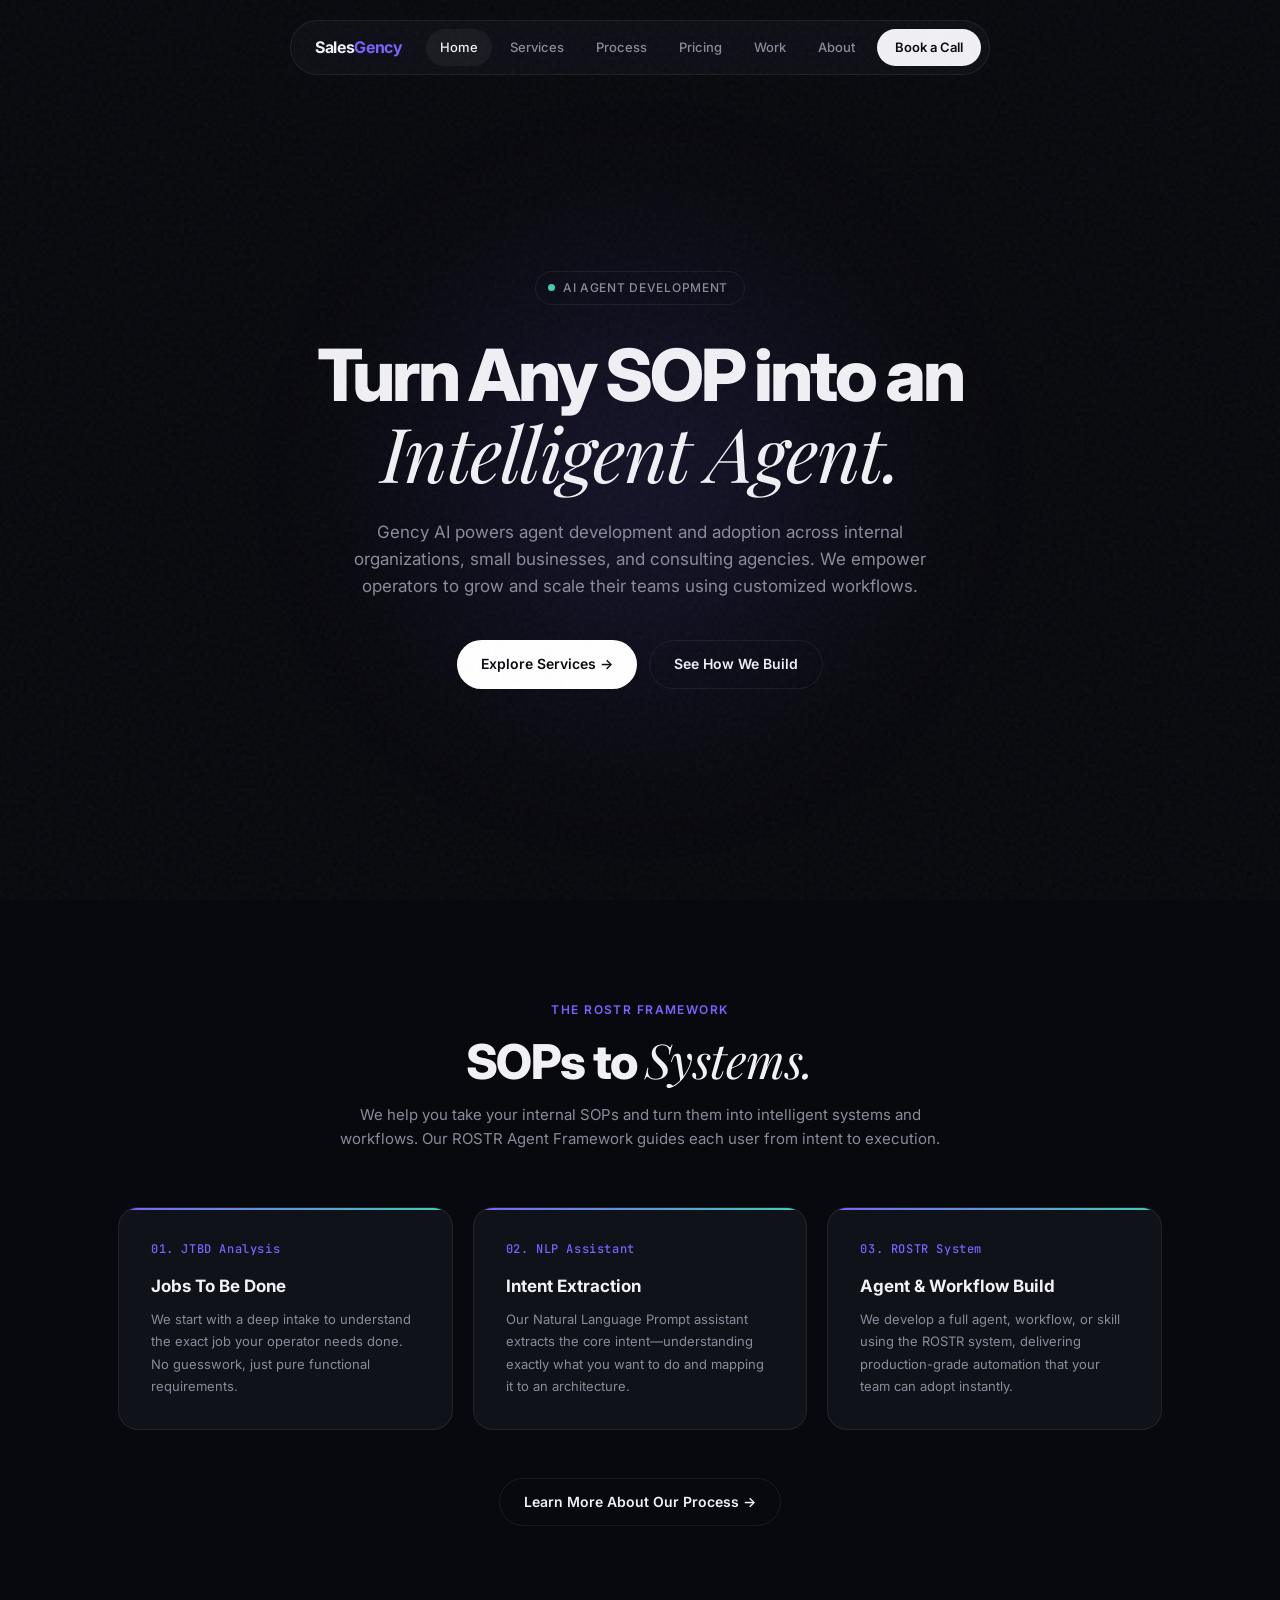
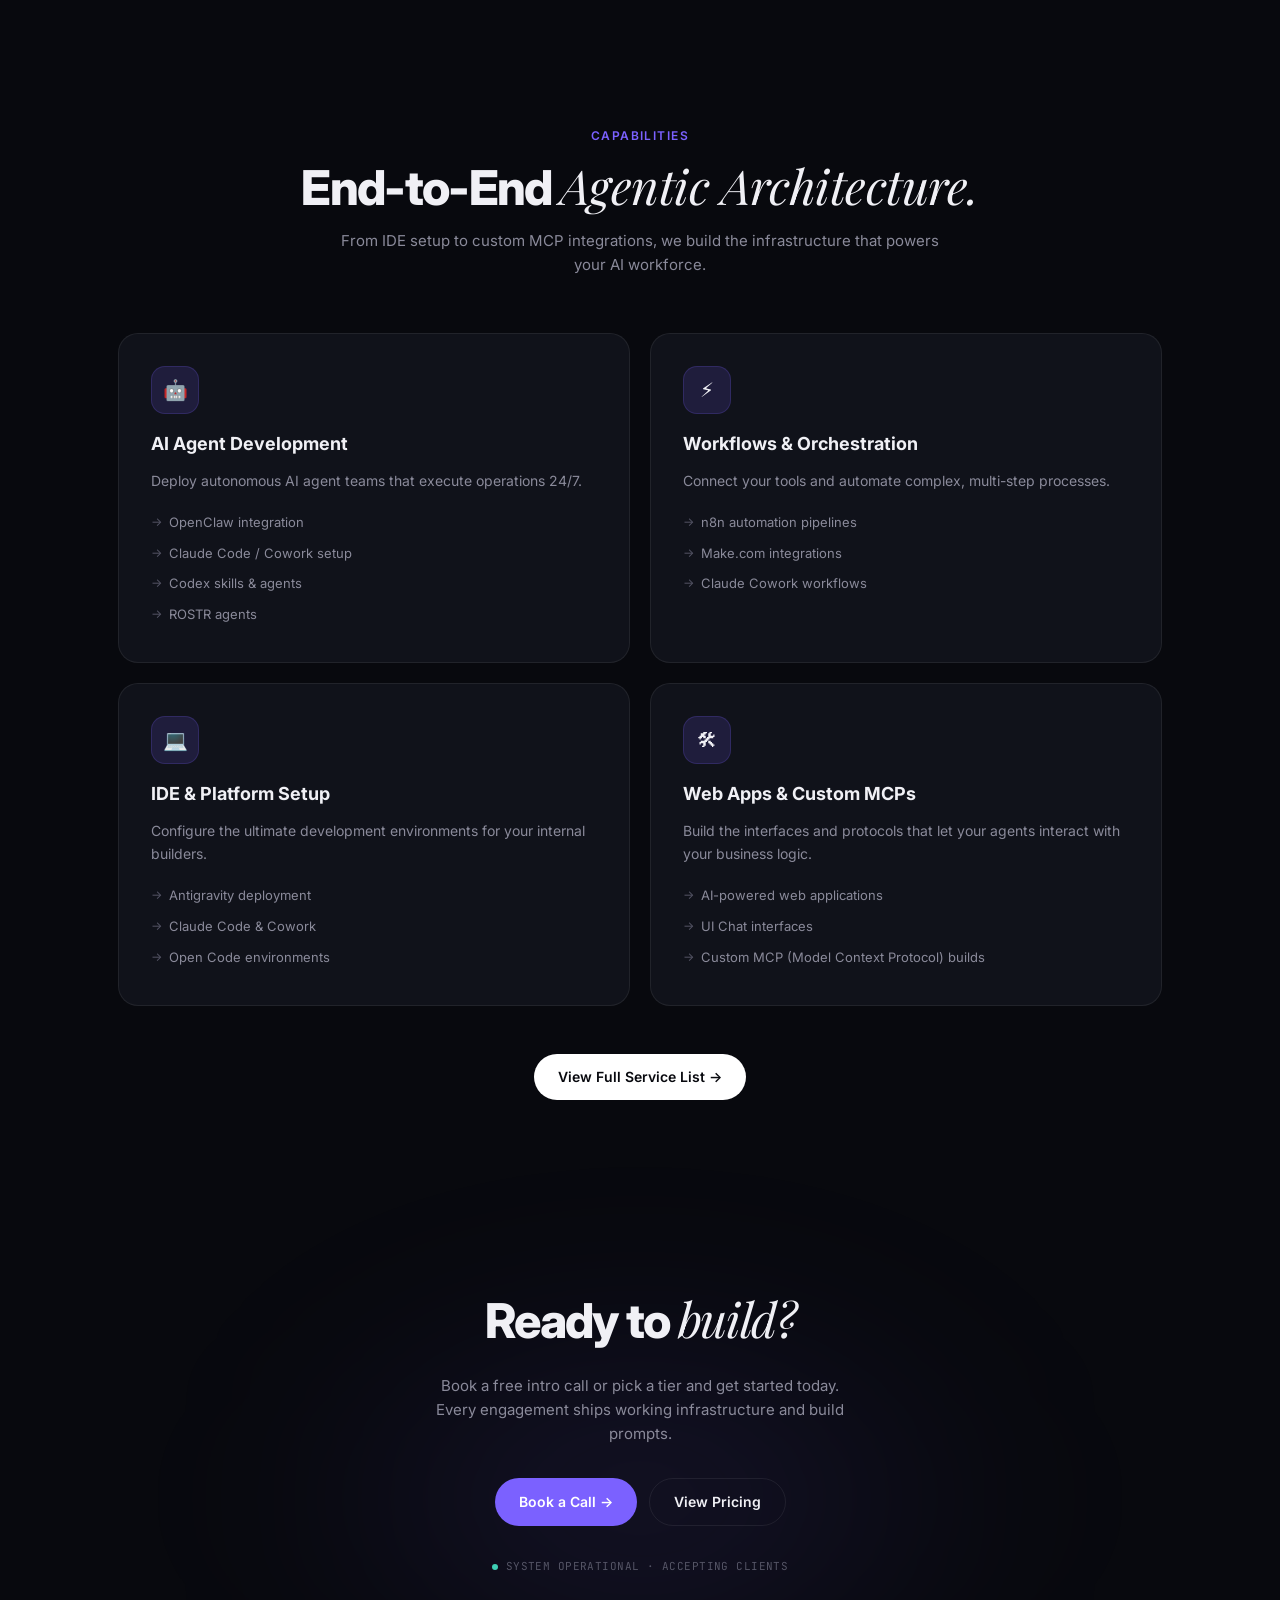
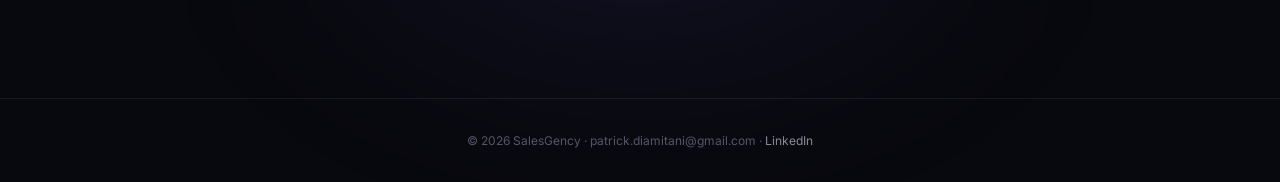
==== commit 3653549a: "SalesGency: Convert to multipage site with new agentic/ROSTR messaging" ====
--- a/index.html
+++ b/index.html
@@ -3,145 +3,24 @@
 <head>
 <meta charset="UTF-8">
 <meta name="viewport" content="width=device-width, initial-scale=1.0">
-<title>SalesGency — Revenue Enablement Powered by AI</title>
-<meta name="description" content="SalesGency builds AI-powered revenue engines, agentic infrastructure, and custom tools. From audit to operating system in days.">
+<title>SalesGency — AI Agent Development & Adoption</title>
+<meta name="description" content="SalesGency powers agent development and adoption across internal organizations, SMBs, and consulting agencies. Turn any SOP into an intelligent agent.">
 <link rel="preconnect" href="https://fonts.googleapis.com">
 <link rel="preconnect" href="https://fonts.gstatic.com" crossorigin>
 <link href="https://fonts.googleapis.com/css2?family=Inter:wght@400;500;600;700;800&family=Playfair+Display:ital,wght@1,400;1,600&family=JetBrains+Mono:wght@400;500&display=swap" rel="stylesheet">
-<style>
-:root{--bg:#08090e;--surface:#10121a;--surface-border:rgba(255,255,255,.07);--ink:#f0f0f5;--muted:#8a8a9a;--dim:#555566;--accent:#7b61ff;--accent-glow:rgba(123,97,255,.15);--accent2:#3ecfb4;--radius:20px;--radius-sm:14px;--shadow:0 2px 12px rgba(0,0,0,.4)}
-*{box-sizing:border-box;margin:0;padding:0}
-html{scroll-behavior:smooth}
-body{font-family:'Inter',system-ui,sans-serif;background:var(--bg);color:var(--ink);-webkit-font-smoothing:antialiased;line-height:1.6;overflow-x:hidden}
-a{color:inherit;text-decoration:none}
-.serif-i{font-family:'Playfair Display',serif;font-style:italic;font-weight:400}
-.mono{font-family:'JetBrains Mono',monospace}
-
-/* Noise overlay */
-body::before{content:"";position:fixed;inset:0;z-index:9999;pointer-events:none;opacity:.04;background:url("data:image/svg+xml,%3Csvg viewBox='0 0 256 256' xmlns='http://www.w3.org/2000/svg'%3E%3Cfilter id='n'%3E%3CfeTurbulence type='fractalNoise' baseFrequency='.85' numOctaves='4' stitchTiles='stitch'/%3E%3C/filter%3E%3Crect width='100%25' height='100%25' filter='url(%23n)'/%3E%3C/svg%3E")}
-
-/* NAV */
-nav{position:fixed;top:20px;left:50%;transform:translateX(-50%);z-index:100;display:flex;align-items:center;gap:8px;background:rgba(16,18,26,.7);backdrop-filter:blur(20px);border:1px solid var(--surface-border);border-radius:99px;padding:8px 8px 8px 24px;max-width:700px;width:calc(100% - 40px)}
-.nav-brand{font-weight:700;font-size:16px;letter-spacing:-.02em;margin-right:auto;white-space:nowrap}
-.nav-brand em{color:var(--accent);font-style:normal}
-.nav-links{display:flex;gap:4px}
-.nav-links a{color:var(--muted);font-size:13px;font-weight:500;padding:8px 14px;border-radius:99px;transition:all .2s}
-.nav-links a:hover{color:var(--ink);background:rgba(255,255,255,.05)}
-.nav-cta{background:var(--ink);color:var(--bg);padding:8px 18px;border-radius:99px;font-size:13px;font-weight:600;white-space:nowrap;transition:all .25s}
-.nav-cta:hover{background:var(--accent);color:#fff}
-
-.container{max-width:1100px;margin:0 auto;padding:0 28px}
-
-/* HERO */
-.hero{min-height:100vh;display:flex;flex-direction:column;align-items:center;justify-content:center;text-align:center;padding:140px 28px 80px;position:relative}
-.hero::after{content:"";position:absolute;top:20%;left:50%;transform:translateX(-50%);width:600px;height:600px;background:radial-gradient(circle,var(--accent-glow) 0%,transparent 70%);border-radius:50%;pointer-events:none;filter:blur(80px)}
-.hero-badge{display:inline-flex;align-items:center;gap:8px;border:1px solid var(--surface-border);border-radius:99px;padding:6px 16px 6px 12px;font-size:12px;font-weight:500;color:var(--muted);letter-spacing:.06em;text-transform:uppercase;margin-bottom:32px;position:relative;z-index:1}
-.hero-badge .dot{width:7px;height:7px;border-radius:50%;background:var(--accent2);animation:blink 2s ease-in-out infinite}
-@keyframes blink{0%,100%{opacity:1}50%{opacity:.3}}
-.hero h1{font-size:clamp(40px,6vw,72px);font-weight:800;letter-spacing:-.045em;line-height:1.05;margin-bottom:24px;position:relative;z-index:1}
-.hero h1 .serif-i{font-size:1.05em;letter-spacing:-.02em}
-.hero p{font-size:17px;color:var(--muted);max-width:520px;margin:0 auto 40px;position:relative;z-index:1}
-.hero-btns{display:flex;gap:12px;position:relative;z-index:1;flex-wrap:wrap;justify-content:center}
-.btn{display:inline-flex;align-items:center;gap:6px;padding:12px 24px;border-radius:99px;font-size:14px;font-weight:600;transition:all .25s cubic-bezier(.25,.46,.45,.94);cursor:pointer;border:none}
-.btn:hover{transform:scale(1.03)}
-.btn-primary{background:#fff;color:var(--bg)}
-.btn-primary:hover{background:var(--accent);color:#fff}
-.btn-ghost{background:transparent;color:var(--ink);border:1px solid var(--surface-border)}
-.btn-ghost:hover{border-color:var(--accent);color:var(--accent)}
-.btn-accent{background:var(--accent);color:#fff}
-.btn-accent:hover{background:#6a4fe6}
-
-/* SECTIONS */
-section{padding:100px 0}
-.section-label{font-size:12px;font-weight:600;color:var(--accent);text-transform:uppercase;letter-spacing:.12em;margin-bottom:14px}
-.section-title{font-size:clamp(30px,4vw,48px);font-weight:800;letter-spacing:-.035em;line-height:1.1;margin-bottom:14px}
-.section-title .serif-i{letter-spacing:-.01em}
-.section-desc{font-size:15px;color:var(--muted);max-width:520px;margin-bottom:56px}
-.centered{text-align:center}.centered .section-desc{margin-left:auto;margin-right:auto}
-
-/* CARDS */
-.card{background:var(--surface);border:1px solid var(--surface-border);border-radius:var(--radius);padding:32px;transition:all .3s cubic-bezier(.25,.46,.45,.94)}
-.card:hover{border-color:rgba(123,97,255,.25);transform:translateY(-4px);box-shadow:0 12px 40px rgba(123,97,255,.08)}
-.card h3{font-size:18px;font-weight:700;margin-bottom:10px}
-.card p{font-size:14px;color:var(--muted);line-height:1.7}
-.card-icon{width:48px;height:48px;border-radius:14px;display:flex;align-items:center;justify-content:center;font-size:20px;margin-bottom:16px;background:var(--accent-glow);border:1px solid rgba(123,97,255,.2)}
-.card ul{list-style:none;margin-top:14px}
-.card ul li{font-size:13px;color:var(--muted);padding:5px 0 5px 18px;position:relative}
-.card ul li::before{content:"→";position:absolute;left:0;color:var(--dim);font-size:12px}
-
-.grid-3{display:grid;grid-template-columns:repeat(3,1fr);gap:20px}
-.grid-4{display:grid;grid-template-columns:repeat(4,1fr);gap:20px}
-
-/* PROCESS STEPS */
-.step-card{background:var(--surface);border:1px solid var(--surface-border);border-radius:var(--radius);padding:32px;position:relative;overflow:hidden}
-.step-card::before{content:"";position:absolute;top:0;left:0;right:0;height:2px;background:linear-gradient(90deg,var(--accent),var(--accent2))}
-.step-num{font-family:'JetBrains Mono',monospace;font-size:12px;font-weight:500;color:var(--accent);margin-bottom:14px;letter-spacing:.05em}
-.step-card h3{font-size:17px;font-weight:700;margin-bottom:8px}
-.step-card p{font-size:13px;color:var(--muted);line-height:1.7}
-
-/* PRICING */
-.pricing-grid{display:grid;grid-template-columns:repeat(4,1fr);gap:16px}
-.pricing-card{background:var(--surface);border:1px solid var(--surface-border);border-radius:var(--radius);padding:28px;display:flex;flex-direction:column;transition:all .3s}
-.pricing-card:hover{border-color:rgba(123,97,255,.25)}
-.pricing-card.featured{border:1px solid var(--accent);position:relative;background:linear-gradient(180deg,rgba(123,97,255,.06) 0%,var(--surface) 100%)}
-.pricing-card.featured::before{content:"Popular";position:absolute;top:-11px;left:50%;transform:translateX(-50%);background:var(--accent);color:#fff;padding:3px 12px;border-radius:99px;font-size:11px;font-weight:600;letter-spacing:.04em}
-.p-name{font-size:16px;font-weight:700;margin-bottom:4px}
-.p-desc{font-size:12px;color:var(--dim);margin-bottom:16px;line-height:1.5}
-.p-amount{font-size:36px;font-weight:800;letter-spacing:-.03em}
-.p-term{font-size:12px;color:var(--dim);margin-bottom:20px}
-.p-list{list-style:none;margin-bottom:24px;flex:1}
-.p-list li{padding:7px 0;font-size:13px;color:var(--muted);display:flex;align-items:center;gap:8px;border-bottom:1px solid var(--surface-border)}
-.p-list li::before{content:"✓";color:var(--accent2);font-weight:700;font-size:13px}
-.p-list li:last-child{border-bottom:none}
-.p-btn{display:block;text-align:center;padding:10px;border-radius:99px;font-size:13px;font-weight:600;border:1px solid var(--surface-border);color:var(--ink);transition:all .2s}
-.p-btn:hover{border-color:var(--accent);color:var(--accent)}
-.p-btn.solid{background:var(--accent);border-color:var(--accent);color:#fff}
-.p-btn.solid:hover{background:#6a4fe6}
-
-/* CASE STUDIES */
-.case-card{background:var(--surface);border:1px solid var(--surface-border);border-radius:var(--radius);padding:28px}
-.case-tag{display:inline-block;background:var(--accent-glow);color:var(--accent);padding:3px 10px;border-radius:99px;font-size:11px;font-weight:600;letter-spacing:.05em;text-transform:uppercase;margin-bottom:14px;border:1px solid rgba(123,97,255,.15)}
-.case-card h4{font-size:16px;font-weight:700;margin-bottom:8px}
-.case-card>p{font-size:13px;color:var(--muted);line-height:1.7}
-.case-metrics{display:flex;gap:16px;margin-top:16px;padding-top:16px;border-top:1px solid var(--surface-border)}
-.case-metrics div{text-align:center;flex:1}
-.case-metrics .val{font-size:20px;font-weight:800;color:var(--accent2)}
-.case-metrics .lbl{font-size:10px;color:var(--dim);text-transform:uppercase;letter-spacing:.08em;margin-top:2px}
-
-/* FOUNDER */
-.founder{background:var(--surface);border:1px solid var(--surface-border);border-radius:24px;padding:48px;margin-bottom:80px;position:relative;overflow:hidden}
-.founder::after{content:"";position:absolute;top:-100px;right:-100px;width:300px;height:300px;background:radial-gradient(circle,var(--accent-glow),transparent 70%);pointer-events:none;filter:blur(60px)}
-.founder .section-label{color:var(--accent2)}
-.founder p{font-size:15px;color:var(--muted);line-height:1.8;max-width:560px}
-.founder-links{display:flex;gap:10px;margin-top:24px}
-.founder-links a{border:1px solid var(--surface-border);padding:8px 16px;border-radius:99px;font-size:13px;font-weight:500;color:var(--muted);transition:all .2s}
-.founder-links a:hover{border-color:var(--accent);color:var(--accent)}
-
-/* CTA */
-.cta-section{text-align:center;padding:80px 0 120px;position:relative}
-.cta-section::before{content:"";position:absolute;bottom:0;left:50%;transform:translateX(-50%);width:800px;height:400px;background:radial-gradient(ellipse,var(--accent-glow),transparent 70%);pointer-events:none;filter:blur(100px)}
-.cta-section h2{font-size:clamp(30px,4vw,48px);font-weight:800;letter-spacing:-.035em;margin-bottom:14px;position:relative;z-index:1}
-.cta-section p{font-size:15px;color:var(--muted);max-width:420px;margin:0 auto 32px;position:relative;z-index:1}
-.cta-btns{display:flex;justify-content:center;gap:12px;position:relative;z-index:1;flex-wrap:wrap}
-
-/* STATUS */
-.status{display:inline-flex;align-items:center;gap:8px;font-family:'JetBrains Mono',monospace;font-size:11px;color:var(--dim);letter-spacing:.04em;margin-top:32px;position:relative;z-index:1}
-.status .dot{width:6px;height:6px;border-radius:50%;background:var(--accent2);animation:blink 2s ease-in-out infinite}
-
-footer{border-top:1px solid var(--surface-border);padding:32px 0;text-align:center;font-size:12px;color:var(--dim)}
-
-@media(max-width:900px){.grid-3,.grid-4,.pricing-grid{grid-template-columns:1fr}nav{padding:8px 16px}.nav-links{display:none}.hero{padding:120px 20px 60px}section{padding:60px 0}.founder{padding:28px 24px}}
-</style>
+<link rel="stylesheet" href="style.css">
 </head>
 <body>
 
 <nav>
   <div class="nav-brand">Sales<em>Gency</em></div>
   <div class="nav-links">
-    <a href="#services">Services</a>
-    <a href="#process">Process</a>
-    <a href="#pricing">Pricing</a>
-    <a href="#work">Work</a>
+    <a href="index.html" class="active">Home</a>
+    <a href="services.html">Services</a>
+    <a href="process.html">Process</a>
+    <a href="pricing.html">Pricing</a>
+    <a href="work.html">Work</a>
+    <a href="about.html">About</a>
   </div>
   <a href="https://calendly.com/diamitani" target="_blank" class="nav-cta">Book a Call</a>
 </nav>
@@ -149,198 +28,103 @@
 <div class="container">
 
 <div class="hero">
-  <div class="hero-badge"><span class="dot"></span> Revenue Enablement Agency</div>
-  <h1>Sell Smarter. Scale Faster.<br><span class="serif-i">With AI.</span></h1>
-  <p>We build production-grade automation, agentic infrastructure, and custom revenue tools — deployed in days, not months.</p>
+  <div class="hero-badge"><span class="dot"></span> AI Agent Development</div>
+  <h1>Turn Any SOP into an<br><span class="serif-i">Intelligent Agent.</span></h1>
+  <p>Gency AI powers agent development and adoption across internal organizations, small businesses, and consulting agencies. We empower operators to grow and scale their teams using customized workflows.</p>
   <div class="hero-btns">
-    <a href="#pricing" class="btn btn-primary">View Pricing →</a>
-    <a href="https://calendly.com/diamitani" target="_blank" class="btn btn-ghost">Book a Free Call</a>
+    <a href="services.html" class="btn btn-primary">Explore Services →</a>
+    <a href="process.html" class="btn btn-ghost">See How We Build</a>
   </div>
 </div>
 
-<section id="services">
+<section id="overview">
   <div class="centered">
-    <div class="section-label">Services</div>
-    <div class="section-title">Smarter Revenue, <span class="serif-i">Built with AI.</span></div>
-    <div class="section-desc">Everything you need to automate pipeline, close deals faster, and scale your GTM — without hiring an army.</div>
+    <div class="section-label">The ROSTR Framework</div>
+    <div class="section-title">SOPs to <span class="serif-i">Systems.</span></div>
+    <div class="section-desc">We help you take your internal SOPs and turn them into intelligent systems and workflows. Our ROSTR Agent Framework guides each user from intent to execution.</div>
   </div>
   <div class="grid-3">
+    <div class="step-card">
+      <div class="step-num">01. JTBD Analysis</div>
+      <h3>Jobs To Be Done</h3>
+      <p>We start with a deep intake to understand the exact job your operator needs done. No guesswork, just pure functional requirements.</p>
+    </div>
+    <div class="step-card">
+      <div class="step-num">02. NLP Assistant</div>
+      <h3>Intent Extraction</h3>
+      <p>Our Natural Language Prompt assistant extracts the core intent—understanding exactly what you want to do and mapping it to an architecture.</p>
+    </div>
+    <div class="step-card">
+      <div class="step-num">03. ROSTR System</div>
+      <h3>Agent &amp; Workflow Build</h3>
+      <p>We develop a full agent, workflow, or skill using the ROSTR system, delivering production-grade automation that your team can adopt instantly.</p>
+    </div>
+  </div>
+  <div class="centered" style="margin-top: 48px;">
+    <a href="process.html" class="btn btn-ghost">Learn More About Our Process →</a>
+  </div>
+</section>
+
+<section id="services-preview">
+  <div class="centered">
+    <div class="section-label">Capabilities</div>
+    <div class="section-title">End-to-End <span class="serif-i">Agentic Architecture.</span></div>
+    <div class="section-desc">From IDE setup to custom MCP integrations, we build the infrastructure that powers your AI workforce.</div>
+  </div>
+  <div class="grid-2">
     <div class="card">
-      <div class="card-icon">⚡</div>
-      <h3>Revenue Automation</h3>
-      <p>End-to-end GTM engines replacing manual work with deterministic AI workflows.</p>
+      <div class="card-icon">🤖</div>
+      <h3>AI Agent Development</h3>
+      <p>Deploy autonomous AI agent teams that execute operations 24/7.</p>
       <ul>
-        <li>Inbound triage &amp; intent classification</li>
-        <li>Outbound prospecting orchestration</li>
-        <li>Post-call intelligence &amp; follow-up</li>
-        <li>CRM configuration &amp; reporting</li>
+        <li>OpenClaw integration</li>
+        <li>Claude Code / Cowork setup</li>
+        <li>Codex skills &amp; agents</li>
+        <li>ROSTR agents</li>
       </ul>
     </div>
     <div class="card">
-      <div class="card-icon">🤖</div>
-      <h3>Agentic Infrastructure</h3>
-      <p>Deploy autonomous AI agent teams that execute business operations 24/7.</p>
+      <div class="card-icon">⚡</div>
+      <h3>Workflows &amp; Orchestration</h3>
+      <p>Connect your tools and automate complex, multi-step processes.</p>
       <ul>
-        <li>OpenClaw / Paperclip agent setup</li>
-        <li>Claude Code &amp; Cowork platforms</li>
-        <li>Multi-agent orchestration design</li>
-        <li>Custom skill &amp; tool development</li>
+        <li>n8n automation pipelines</li>
+        <li>Make.com integrations</li>
+        <li>Claude Cowork workflows</li>
+      </ul>
+    </div>
+    <div class="card">
+      <div class="card-icon">💻</div>
+      <h3>IDE &amp; Platform Setup</h3>
+      <p>Configure the ultimate development environments for your internal builders.</p>
+      <ul>
+        <li>Antigravity deployment</li>
+        <li>Claude Code &amp; Cowork</li>
+        <li>Open Code environments</li>
       </ul>
     </div>
     <div class="card">
       <div class="card-icon">🛠</div>
-      <h3>Skills &amp; Web Apps</h3>
-      <p>Custom-built tools, dashboards, and internal applications for your team.</p>
+      <h3>Web Apps &amp; Custom MCPs</h3>
+      <p>Build the interfaces and protocols that let your agents interact with your business logic.</p>
       <ul>
-        <li>Internal dashboards &amp; CRMs</li>
-        <li>Proposal &amp; presentation generators</li>
-        <li>Data enrichment pipelines</li>
-        <li>Client-facing portals</li>
+        <li>AI-powered web applications</li>
+        <li>UI Chat interfaces</li>
+        <li>Custom MCP (Model Context Protocol) builds</li>
       </ul>
     </div>
   </div>
-</section>
-
-<section id="process">
-  <div class="centered">
-    <div class="section-label">Process</div>
-    <div class="section-title">From Audit to <span class="serif-i">Operating System.</span></div>
-    <div class="section-desc">A focused, founder-friendly build process. No bloat, no committees.</div>
-  </div>
-  <div class="grid-4">
-    <div class="step-card"><div class="step-num">STEP 01</div><h3>Audit</h3><p>Map your current stack, gaps, and highest-leverage automation opportunities.</p></div>
-    <div class="step-card"><div class="step-num">STEP 02</div><h3>Design</h3><p>Architecture, ICP logic, prompt strategy, and tool selection — locked in 48 hours.</p></div>
-    <div class="step-card"><div class="step-num">STEP 03</div><h3>Build</h3><p>Working prototypes, agent configs, CRM setup, workflow orchestration — deployed and tested.</p></div>
-    <div class="step-card"><div class="step-num">STEP 04</div><h3>Handoff</h3><p>Playbooks, documentation, build prompts, and training so your team runs and extends it.</p></div>
+  <div class="centered" style="margin-top: 48px;">
+    <a href="services.html" class="btn btn-primary">View Full Service List →</a>
   </div>
 </section>
 
-<section id="pricing">
-  <div class="centered">
-    <div class="section-label">Pricing</div>
-    <div class="section-title">Transparent Plans, <span class="serif-i">Real Deliverables.</span></div>
-    <div class="section-desc">Every tier includes a live call and working infrastructure. Pick the engagement that fits your stage.</div>
-  </div>
-  <div class="pricing-grid">
-    <div class="pricing-card">
-      <div class="p-name">Strategy Call</div>
-      <div class="p-desc">1hr consultation + 30min live build.</div>
-      <div class="p-amount">$250</div>
-      <div class="p-term">One-time</div>
-      <ul class="p-list">
-        <li>60-minute strategy consultation</li>
-        <li>30-minute live build session</li>
-        <li>Claude Cowork platform setup</li>
-        <li>OpenClaw basics configured</li>
-        <li>Action plan &amp; next steps</li>
-      </ul>
-      <a href="https://www.paypal.com/ncp/payment/GU76JHXHYPNQL" target="_blank" class="p-btn">Pay &amp; Book →</a>
-    </div>
-    <div class="pricing-card">
-      <div class="p-name">Agent Setup</div>
-      <div class="p-desc">Agent team deployed with 1hr onboarding.</div>
-      <div class="p-amount">$499</div>
-      <div class="p-term">One-time</div>
-      <ul class="p-list">
-        <li>1-hour onboarding call</li>
-        <li>OpenClaw / Paperclip config</li>
-        <li>Agent hierarchy &amp; roles</li>
-        <li>Working agent team deployed</li>
-        <li>Setup documentation</li>
-      </ul>
-      <a href="https://www.paypal.com/ncp/payment/GU76JHXHYPNQL" target="_blank" class="p-btn">Pay &amp; Book →</a>
-    </div>
-    <div class="pricing-card featured">
-      <div class="p-name">Sprint</div>
-      <div class="p-desc">1-week activation. Full build + handoff.</div>
-      <div class="p-amount">$1,500</div>
-      <div class="p-term">One-time / 1 week</div>
-      <ul class="p-list">
-        <li>Intro call &amp; business audit</li>
-        <li>Working prototype delivered</li>
-        <li>Skills &amp; agents configured</li>
-        <li>Build prompts for continuation</li>
-        <li>Playbooks &amp; architecture diagrams</li>
-        <li>Team training session</li>
-      </ul>
-      <a href="https://www.paypal.com/ncp/payment/GU76JHXHYPNQL" target="_blank" class="p-btn solid">Pay &amp; Book →</a>
-    </div>
-    <div class="pricing-card">
-      <div class="p-name">Enterprise</div>
-      <div class="p-desc">Project-based or monthly retainer.</div>
-      <div class="p-amount">Custom</div>
-      <div class="p-term">Scoped after discovery</div>
-      <ul class="p-list">
-        <li>Full GTM architecture buildout</li>
-        <li>Multi-workflow automation</li>
-        <li>Ongoing optimization &amp; support</li>
-        <li>Dedicated Slack channel</li>
-        <li>Custom agent teams at scale</li>
-        <li>Priority SLA &amp; weekly reviews</li>
-      </ul>
-      <a href="https://calendly.com/diamitani" target="_blank" class="p-btn">Schedule Discovery →</a>
-    </div>
-  </div>
-</section>
-
-<section id="work">
-  <div class="centered">
-    <div class="section-label">Case Studies</div>
-    <div class="section-title">Results That <span class="serif-i">Speak.</span></div>
-    <div class="section-desc">Client names withheld. Outcomes speak for themselves.</div>
-  </div>
-  <div class="grid-3">
-    <div class="case-card">
-      <span class="case-tag">Revenue Automation</span>
-      <h4>Series A AI SaaS</h4>
-      <p>6-person sales team with 9x revenue growth but no process. Deployed full GTM — inbound, outbound, post-call — in 30 days.</p>
-      <div class="case-metrics">
-        <div><div class="val">3</div><div class="lbl">Engines</div></div>
-        <div><div class="val">30d</div><div class="lbl">Deployed</div></div>
-        <div><div class="val">0→1</div><div class="lbl">Process</div></div>
-      </div>
-    </div>
-    <div class="case-card">
-      <span class="case-tag">Inbound Automation</span>
-      <h4>B2B HXM Platform</h4>
-      <p>Enterprise HR tech spending 4+ hours daily on manual triage. LLM engine now routes and drafts in under 30 seconds.</p>
-      <div class="case-metrics">
-        <div><div class="val">&lt;30s</div><div class="lbl">Triage</div></div>
-        <div><div class="val">100%</div><div class="lbl">Accuracy</div></div>
-        <div><div class="val">4hrs</div><div class="lbl">Saved/Day</div></div>
-      </div>
-    </div>
-    <div class="case-card">
-      <span class="case-tag">Skills &amp; Apps</span>
-      <h4>Political Campaign</h4>
-      <p>Built constituent CRM, precinct intelligence app, and voter outreach dashboard from zero in one week.</p>
-      <div class="case-metrics">
-        <div><div class="val">4.2K</div><div class="lbl">Records</div></div>
-        <div><div class="val">7d</div><div class="lbl">Shipped</div></div>
-        <div><div class="val">3</div><div class="lbl">Apps</div></div>
-      </div>
-    </div>
-  </div>
-</section>
-
-<div class="founder" id="about">
-  <div class="section-label">About</div>
-  <div class="section-title" style="margin-bottom:20px">Built by <span class="serif-i">Patrick Diamitani.</span></div>
-  <p>Forward Deployed AI Engineer in Chicago. I build revenue systems, agentic infrastructure, and custom tools for startups, campaigns, and growth-stage companies.</p>
-  <p style="margin-top:12px">Previously built systems at Atlas HXM. Published AI builder focused on practical, production-grade workflows using Claude, n8n, Clay, Make.com, and modern orchestration tooling.</p>
-  <div class="founder-links">
-    <a href="https://linkedin.com/in/diamitani" target="_blank">LinkedIn ↗</a>
-    <a href="https://calendly.com/diamitani" target="_blank">Calendly ↗</a>
-    <a href="mailto:patrick.diamitani@gmail.com">Email ↗</a>
-  </div>
-</div>
-
 <section class="cta-section">
   <h2>Ready to <span class="serif-i">build?</span></h2>
-  <p>Book a free intro call or pick a tier and get started today. Every engagement ships working infrastructure.</p>
+  <p>Book a free intro call or pick a tier and get started today. Every engagement ships working infrastructure and build prompts.</p>
   <div class="cta-btns">
     <a href="https://calendly.com/diamitani" target="_blank" class="btn btn-accent">Book a Call →</a>
-    <a href="#pricing" class="btn btn-ghost">View Pricing</a>
+    <a href="pricing.html" class="btn btn-ghost">View Pricing</a>
   </div>
   <div class="status"><span class="dot"></span> SYSTEM OPERATIONAL · ACCEPTING CLIENTS</div>
 </section>
--- a/style.css
+++ b/style.css
@@ -0,0 +1,793 @@
+:root {
+  --bg: #08090e;
+  --surface: #10121a;
+  --surface-border: rgba(255, 255, 255, .07);
+  --ink: #f0f0f5;
+  --muted: #8a8a9a;
+  --dim: #555566;
+  --accent: #7b61ff;
+  --accent-glow: rgba(123, 97, 255, .15);
+  --accent2: #3ecfb4;
+  --radius: 20px;
+  --radius-sm: 14px;
+  --shadow: 0 2px 12px rgba(0, 0, 0, .4);
+}
+
+* {
+  box-sizing: border-box;
+  margin: 0;
+  padding: 0;
+}
+
+html {
+  scroll-behavior: smooth;
+}
+
+body {
+  font-family: 'Inter', system-ui, sans-serif;
+  background: var(--bg);
+  color: var(--ink);
+  -webkit-font-smoothing: antialiased;
+  line-height: 1.6;
+  overflow-x: hidden;
+}
+
+a {
+  color: inherit;
+  text-decoration: none;
+}
+
+.serif-i {
+  font-family: 'Playfair Display', serif;
+  font-style: italic;
+  font-weight: 400;
+}
+
+.mono {
+  font-family: 'JetBrains Mono', monospace;
+}
+
+/* Noise overlay */
+body::before {
+  content: "";
+  position: fixed;
+  inset: 0;
+  z-index: 9999;
+  pointer-events: none;
+  opacity: .04;
+  background: url("data:image/svg+xml,%3Csvg viewBox='0 0 256 256' xmlns='http://www.w3.org/2000/svg'%3E%3Cfilter id='n'%3E%3CfeTurbulence type='fractalNoise' baseFrequency='.85' numOctaves='4' stitchTiles='stitch'/%3E%3C/filter%3E%3Crect width='100%25' height='100%25' filter='url(%23n)'/%3E%3C/svg%3E");
+}
+
+/* NAV */
+nav {
+  position: fixed;
+  top: 20px;
+  left: 50%;
+  transform: translateX(-50%);
+  z-index: 100;
+  display: flex;
+  align-items: center;
+  gap: 8px;
+  background: rgba(16, 18, 26, .7);
+  backdrop-filter: blur(20px);
+  border: 1px solid var(--surface-border);
+  border-radius: 99px;
+  padding: 8px 8px 8px 24px;
+  max-width: 700px;
+  width: calc(100% - 40px);
+}
+
+.nav-brand {
+  font-weight: 700;
+  font-size: 16px;
+  letter-spacing: -.02em;
+  margin-right: auto;
+  white-space: nowrap;
+}
+
+.nav-brand em {
+  color: var(--accent);
+  font-style: normal;
+}
+
+.nav-links {
+  display: flex;
+  gap: 4px;
+}
+
+.nav-links a {
+  color: var(--muted);
+  font-size: 13px;
+  font-weight: 500;
+  padding: 8px 14px;
+  border-radius: 99px;
+  transition: all .2s;
+}
+
+.nav-links a:hover,
+.nav-links a.active {
+  color: var(--ink);
+  background: rgba(255, 255, 255, .05);
+}
+
+.nav-cta {
+  background: var(--ink);
+  color: var(--bg);
+  padding: 8px 18px;
+  border-radius: 99px;
+  font-size: 13px;
+  font-weight: 600;
+  white-space: nowrap;
+  transition: all .25s;
+}
+
+.nav-cta:hover {
+  background: var(--accent);
+  color: #fff;
+}
+
+.container {
+  max-width: 1100px;
+  margin: 0 auto;
+  padding: 0 28px;
+}
+
+/* HERO */
+.hero {
+  min-height: 100vh;
+  display: flex;
+  flex-direction: column;
+  align-items: center;
+  justify-content: center;
+  text-align: center;
+  padding: 140px 28px 80px;
+  position: relative;
+}
+
+.hero.subpage {
+  min-height: 60vh;
+  padding: 180px 28px 80px;
+}
+
+.hero::after {
+  content: "";
+  position: absolute;
+  top: 20%;
+  left: 50%;
+  transform: translateX(-50%);
+  width: 600px;
+  height: 600px;
+  background: radial-gradient(circle, var(--accent-glow) 0%, transparent 70%);
+  border-radius: 50%;
+  pointer-events: none;
+  filter: blur(80px);
+}
+
+.hero-badge {
+  display: inline-flex;
+  align-items: center;
+  gap: 8px;
+  border: 1px solid var(--surface-border);
+  border-radius: 99px;
+  padding: 6px 16px 6px 12px;
+  font-size: 12px;
+  font-weight: 500;
+  color: var(--muted);
+  letter-spacing: .06em;
+  text-transform: uppercase;
+  margin-bottom: 32px;
+  position: relative;
+  z-index: 1;
+}
+
+.hero-badge .dot {
+  width: 7px;
+  height: 7px;
+  border-radius: 50%;
+  background: var(--accent2);
+  animation: blink 2s ease-in-out infinite;
+}
+
+@keyframes blink {
+
+  0%,
+  100% {
+    opacity: 1;
+  }
+
+  50% {
+    opacity: .3;
+  }
+}
+
+.hero h1 {
+  font-size: clamp(40px, 6vw, 72px);
+  font-weight: 800;
+  letter-spacing: -.045em;
+  line-height: 1.05;
+  margin-bottom: 24px;
+  position: relative;
+  z-index: 1;
+}
+
+.hero.subpage h1 {
+  font-size: clamp(36px, 5vw, 56px);
+}
+
+.hero h1 .serif-i {
+  font-size: 1.05em;
+  letter-spacing: -.02em;
+}
+
+.hero p {
+  font-size: 17px;
+  color: var(--muted);
+  max-width: 600px;
+  margin: 0 auto 40px;
+  position: relative;
+  z-index: 1;
+}
+
+.hero-btns {
+  display: flex;
+  gap: 12px;
+  position: relative;
+  z-index: 1;
+  flex-wrap: wrap;
+  justify-content: center;
+}
+
+.btn {
+  display: inline-flex;
+  align-items: center;
+  gap: 6px;
+  padding: 12px 24px;
+  border-radius: 99px;
+  font-size: 14px;
+  font-weight: 600;
+  transition: all .25s cubic-bezier(.25, .46, .45, .94);
+  cursor: pointer;
+  border: none;
+}
+
+.btn:hover {
+  transform: scale(1.03);
+}
+
+.btn-primary {
+  background: #fff;
+  color: var(--bg);
+}
+
+.btn-primary:hover {
+  background: var(--accent);
+  color: #fff;
+}
+
+.btn-ghost {
+  background: transparent;
+  color: var(--ink);
+  border: 1px solid var(--surface-border);
+}
+
+.btn-ghost:hover {
+  border-color: var(--accent);
+  color: var(--accent);
+}
+
+.btn-accent {
+  background: var(--accent);
+  color: #fff;
+}
+
+.btn-accent:hover {
+  background: #6a4fe6;
+}
+
+/* SECTIONS */
+section {
+  padding: 100px 0;
+}
+
+.section-label {
+  font-size: 12px;
+  font-weight: 600;
+  color: var(--accent);
+  text-transform: uppercase;
+  letter-spacing: .12em;
+  margin-bottom: 14px;
+}
+
+.section-title {
+  font-size: clamp(30px, 4vw, 48px);
+  font-weight: 800;
+  letter-spacing: -.035em;
+  line-height: 1.1;
+  margin-bottom: 14px;
+}
+
+.section-title .serif-i {
+  letter-spacing: -.01em;
+}
+
+.section-desc {
+  font-size: 15px;
+  color: var(--muted);
+  max-width: 600px;
+  margin-bottom: 56px;
+}
+
+.centered {
+  text-align: center;
+}
+
+.centered .section-desc {
+  margin-left: auto;
+  margin-right: auto;
+}
+
+/* CARDS */
+.card {
+  background: var(--surface);
+  border: 1px solid var(--surface-border);
+  border-radius: var(--radius);
+  padding: 32px;
+  transition: all .3s cubic-bezier(.25, .46, .45, .94);
+  height: 100%;
+}
+
+.card:hover {
+  border-color: rgba(123, 97, 255, .25);
+  transform: translateY(-4px);
+  box-shadow: 0 12px 40px rgba(123, 97, 255, .08);
+}
+
+.card h3 {
+  font-size: 18px;
+  font-weight: 700;
+  margin-bottom: 10px;
+}
+
+.card p {
+  font-size: 14px;
+  color: var(--muted);
+  line-height: 1.7;
+}
+
+.card-icon {
+  width: 48px;
+  height: 48px;
+  border-radius: 14px;
+  display: flex;
+  align-items: center;
+  justify-content: center;
+  font-size: 20px;
+  margin-bottom: 16px;
+  background: var(--accent-glow);
+  border: 1px solid rgba(123, 97, 255, .2);
+}
+
+.card ul {
+  list-style: none;
+  margin-top: 14px;
+}
+
+.card ul li {
+  font-size: 13px;
+  color: var(--muted);
+  padding: 5px 0 5px 18px;
+  position: relative;
+}
+
+.card ul li::before {
+  content: "→";
+  position: absolute;
+  left: 0;
+  color: var(--dim);
+  font-size: 12px;
+}
+
+.grid-2 {
+  display: grid;
+  grid-template-columns: repeat(2, 1fr);
+  gap: 20px;
+}
+
+.grid-3 {
+  display: grid;
+  grid-template-columns: repeat(3, 1fr);
+  gap: 20px;
+}
+
+.grid-4 {
+  display: grid;
+  grid-template-columns: repeat(4, 1fr);
+  gap: 20px;
+}
+
+/* PROCESS STEPS */
+.step-card {
+  background: var(--surface);
+  border: 1px solid var(--surface-border);
+  border-radius: var(--radius);
+  padding: 32px;
+  position: relative;
+  overflow: hidden;
+  height: 100%;
+}
+
+.step-card::before {
+  content: "";
+  position: absolute;
+  top: 0;
+  left: 0;
+  right: 0;
+  height: 2px;
+  background: linear-gradient(90deg, var(--accent), var(--accent2));
+}
+
+.step-num {
+  font-family: 'JetBrains Mono', monospace;
+  font-size: 12px;
+  font-weight: 500;
+  color: var(--accent);
+  margin-bottom: 14px;
+  letter-spacing: .05em;
+}
+
+.step-card h3 {
+  font-size: 17px;
+  font-weight: 700;
+  margin-bottom: 8px;
+}
+
+.step-card p {
+  font-size: 13px;
+  color: var(--muted);
+  line-height: 1.7;
+}
+
+/* PRICING */
+.pricing-grid {
+  display: grid;
+  grid-template-columns: repeat(4, 1fr);
+  gap: 16px;
+}
+
+.pricing-card {
+  background: var(--surface);
+  border: 1px solid var(--surface-border);
+  border-radius: var(--radius);
+  padding: 28px;
+  display: flex;
+  flex-direction: column;
+  transition: all .3s;
+}
+
+.pricing-card:hover {
+  border-color: rgba(123, 97, 255, .25);
+}
+
+.pricing-card.featured {
+  border: 1px solid var(--accent);
+  position: relative;
+  background: linear-gradient(180deg, rgba(123, 97, 255, .06) 0%, var(--surface) 100%);
+}
+
+.pricing-card.featured::before {
+  content: "Popular";
+  position: absolute;
+  top: -11px;
+  left: 50%;
+  transform: translateX(-50%);
+  background: var(--accent);
+  color: #fff;
+  padding: 3px 12px;
+  border-radius: 99px;
+  font-size: 11px;
+  font-weight: 600;
+  letter-spacing: .04em;
+}
+
+.p-name {
+  font-size: 16px;
+  font-weight: 700;
+  margin-bottom: 4px;
+}
+
+.p-desc {
+  font-size: 12px;
+  color: var(--dim);
+  margin-bottom: 16px;
+  line-height: 1.5;
+}
+
+.p-amount {
+  font-size: 36px;
+  font-weight: 800;
+  letter-spacing: -.03em;
+}
+
+.p-term {
+  font-size: 12px;
+  color: var(--dim);
+  margin-bottom: 20px;
+}
+
+.p-list {
+  list-style: none;
+  margin-bottom: 24px;
+  flex: 1;
+}
+
+.p-list li {
+  padding: 7px 0;
+  font-size: 13px;
+  color: var(--muted);
+  display: flex;
+  align-items: center;
+  gap: 8px;
+  border-bottom: 1px solid var(--surface-border);
+}
+
+.p-list li::before {
+  content: "✓";
+  color: var(--accent2);
+  font-weight: 700;
+  font-size: 13px;
+}
+
+.p-list li:last-child {
+  border-bottom: none;
+}
+
+.p-btn {
+  display: block;
+  text-align: center;
+  padding: 10px;
+  border-radius: 99px;
+  font-size: 13px;
+  font-weight: 600;
+  border: 1px solid var(--surface-border);
+  color: var(--ink);
+  transition: all .2s;
+}
+
+.p-btn:hover {
+  border-color: var(--accent);
+  color: var(--accent);
+}
+
+.p-btn.solid {
+  background: var(--accent);
+  border-color: var(--accent);
+  color: #fff;
+}
+
+.p-btn.solid:hover {
+  background: #6a4fe6;
+}
+
+/* CASE STUDIES */
+.case-card {
+  background: var(--surface);
+  border: 1px solid var(--surface-border);
+  border-radius: var(--radius);
+  padding: 28px;
+  height: 100%;
+}
+
+.case-tag {
+  display: inline-block;
+  background: var(--accent-glow);
+  color: var(--accent);
+  padding: 3px 10px;
+  border-radius: 99px;
+  font-size: 11px;
+  font-weight: 600;
+  letter-spacing: .05em;
+  text-transform: uppercase;
+  margin-bottom: 14px;
+  border: 1px solid rgba(123, 97, 255, .15);
+}
+
+.case-card h4 {
+  font-size: 16px;
+  font-weight: 700;
+  margin-bottom: 8px;
+}
+
+.case-card>p {
+  font-size: 13px;
+  color: var(--muted);
+  line-height: 1.7;
+}
+
+.case-metrics {
+  display: flex;
+  gap: 16px;
+  margin-top: 16px;
+  padding-top: 16px;
+  border-top: 1px solid var(--surface-border);
+}
+
+.case-metrics div {
+  text-align: center;
+  flex: 1;
+}
+
+.case-metrics .val {
+  font-size: 20px;
+  font-weight: 800;
+  color: var(--accent2);
+}
+
+.case-metrics .lbl {
+  font-size: 10px;
+  color: var(--dim);
+  text-transform: uppercase;
+  letter-spacing: .08em;
+  margin-top: 2px;
+}
+
+/* FOUNDER */
+.founder {
+  background: var(--surface);
+  border: 1px solid var(--surface-border);
+  border-radius: 24px;
+  padding: 48px;
+  margin-bottom: 80px;
+  position: relative;
+  overflow: hidden;
+}
+
+.founder::after {
+  content: "";
+  position: absolute;
+  top: -100px;
+  right: -100px;
+  width: 300px;
+  height: 300px;
+  background: radial-gradient(circle, var(--accent-glow), transparent 70%);
+  pointer-events: none;
+  filter: blur(60px);
+}
+
+.founder .section-label {
+  color: var(--accent2);
+}
+
+.founder p {
+  font-size: 15px;
+  color: var(--muted);
+  line-height: 1.8;
+  max-width: 560px;
+}
+
+.founder-links {
+  display: flex;
+  gap: 10px;
+  margin-top: 24px;
+}
+
+.founder-links a {
+  border: 1px solid var(--surface-border);
+  padding: 8px 16px;
+  border-radius: 99px;
+  font-size: 13px;
+  font-weight: 500;
+  color: var(--muted);
+  transition: all .2s;
+}
+
+.founder-links a:hover {
+  border-color: var(--accent);
+  color: var(--accent);
+}
+
+/* CTA */
+.cta-section {
+  text-align: center;
+  padding: 80px 0 120px;
+  position: relative;
+}
+
+.cta-section::before {
+  content: "";
+  position: absolute;
+  bottom: 0;
+  left: 50%;
+  transform: translateX(-50%);
+  width: 800px;
+  height: 400px;
+  background: radial-gradient(ellipse, var(--accent-glow), transparent 70%);
+  pointer-events: none;
+  filter: blur(100px);
+}
+
+.cta-section h2 {
+  font-size: clamp(30px, 4vw, 48px);
+  font-weight: 800;
+  letter-spacing: -.035em;
+  margin-bottom: 14px;
+  position: relative;
+  z-index: 1;
+}
+
+.cta-section p {
+  font-size: 15px;
+  color: var(--muted);
+  max-width: 420px;
+  margin: 0 auto 32px;
+  position: relative;
+  z-index: 1;
+}
+
+.cta-btns {
+  display: flex;
+  justify-content: center;
+  gap: 12px;
+  position: relative;
+  z-index: 1;
+  flex-wrap: wrap;
+}
+
+/* STATUS */
+.status {
+  display: inline-flex;
+  align-items: center;
+  gap: 8px;
+  font-family: 'JetBrains Mono', monospace;
+  font-size: 11px;
+  color: var(--dim);
+  letter-spacing: .04em;
+  margin-top: 32px;
+  position: relative;
+  z-index: 1;
+}
+
+.status .dot {
+  width: 6px;
+  height: 6px;
+  border-radius: 50%;
+  background: var(--accent2);
+  animation: blink 2s ease-in-out infinite;
+}
+
+footer {
+  border-top: 1px solid var(--surface-border);
+  padding: 32px 0;
+  text-align: center;
+  font-size: 12px;
+  color: var(--dim);
+}
+
+@media(max-width:900px) {
+
+  .grid-2,
+  .grid-3,
+  .grid-4,
+  .pricing-grid {
+    grid-template-columns: 1fr;
+  }
+
+  nav {
+    padding: 8px 16px;
+  }
+
+  .nav-links {
+    display: none;
+  }
+
+  .hero {
+    padding: 120px 20px 60px;
+  }
+
+  section {
+    padding: 60px 0;
+  }
+
+  .founder {
+    padding: 28px 24px;
+  }
+}
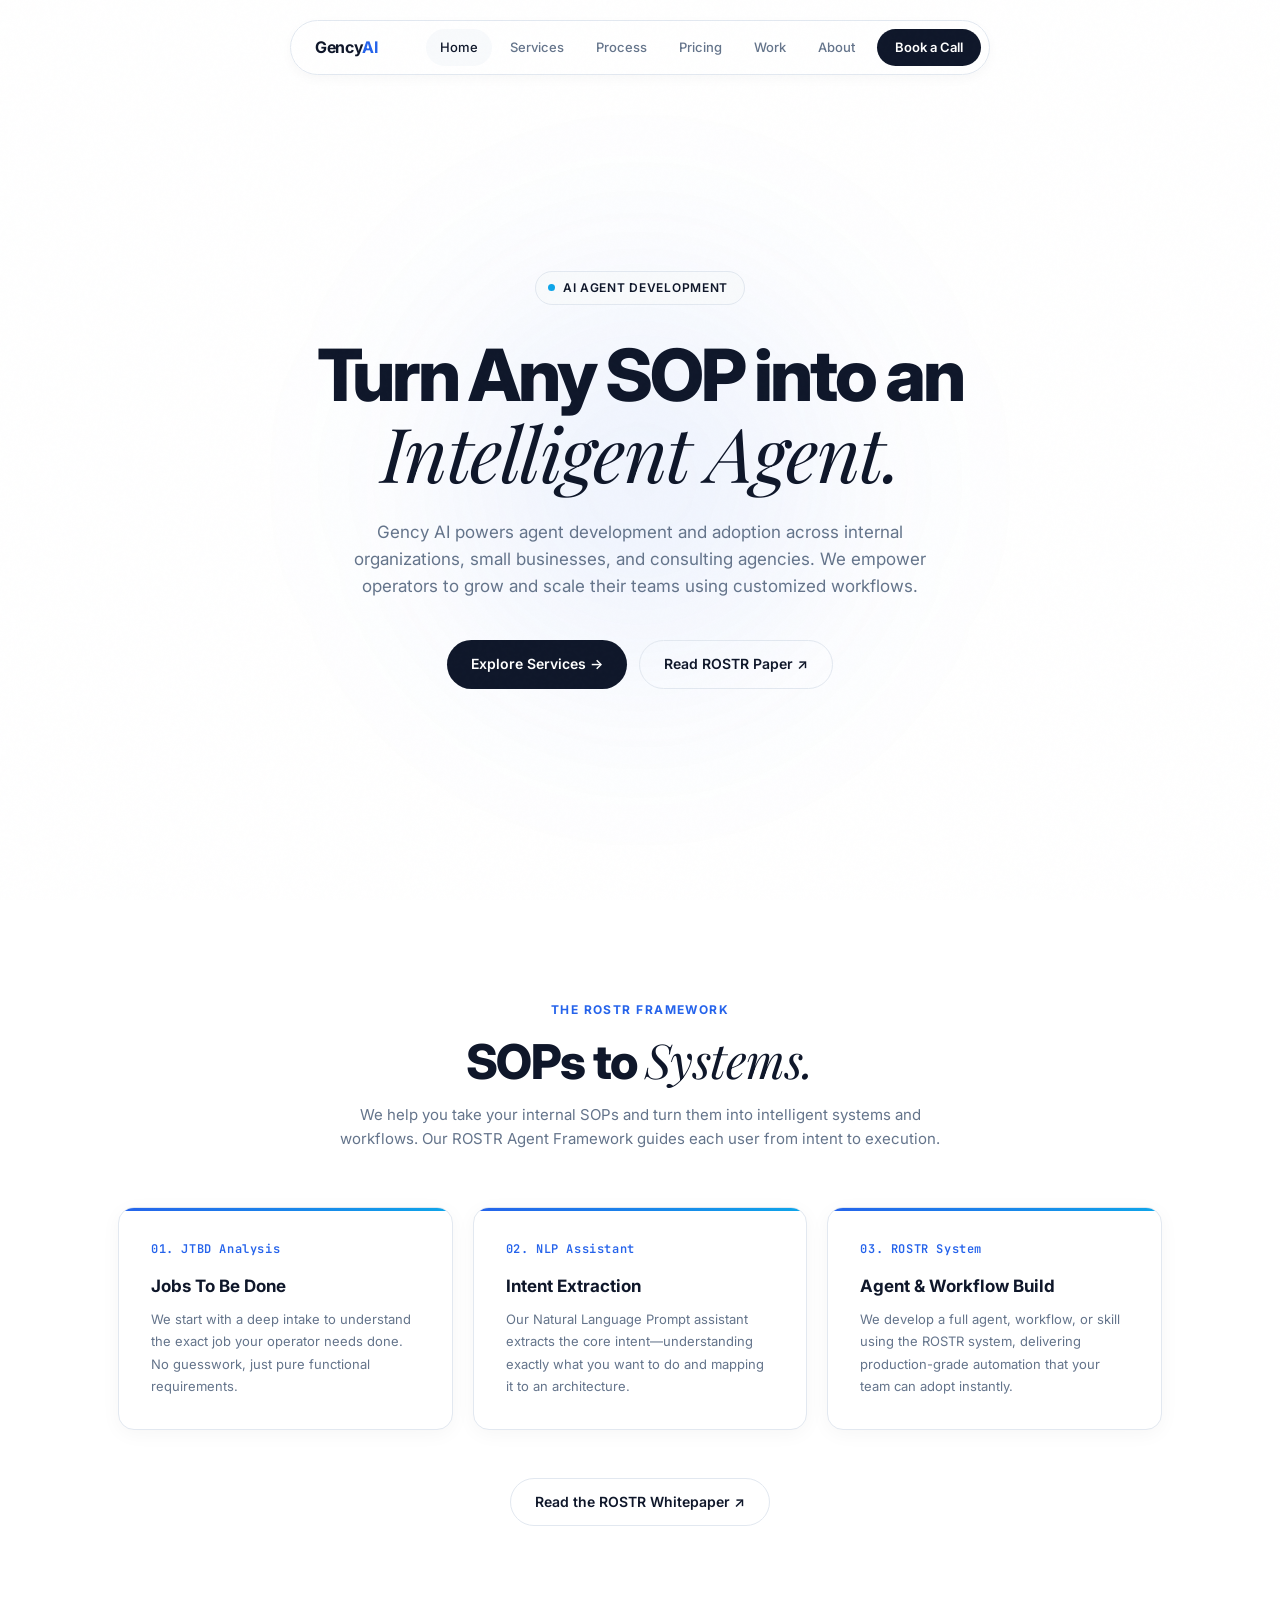
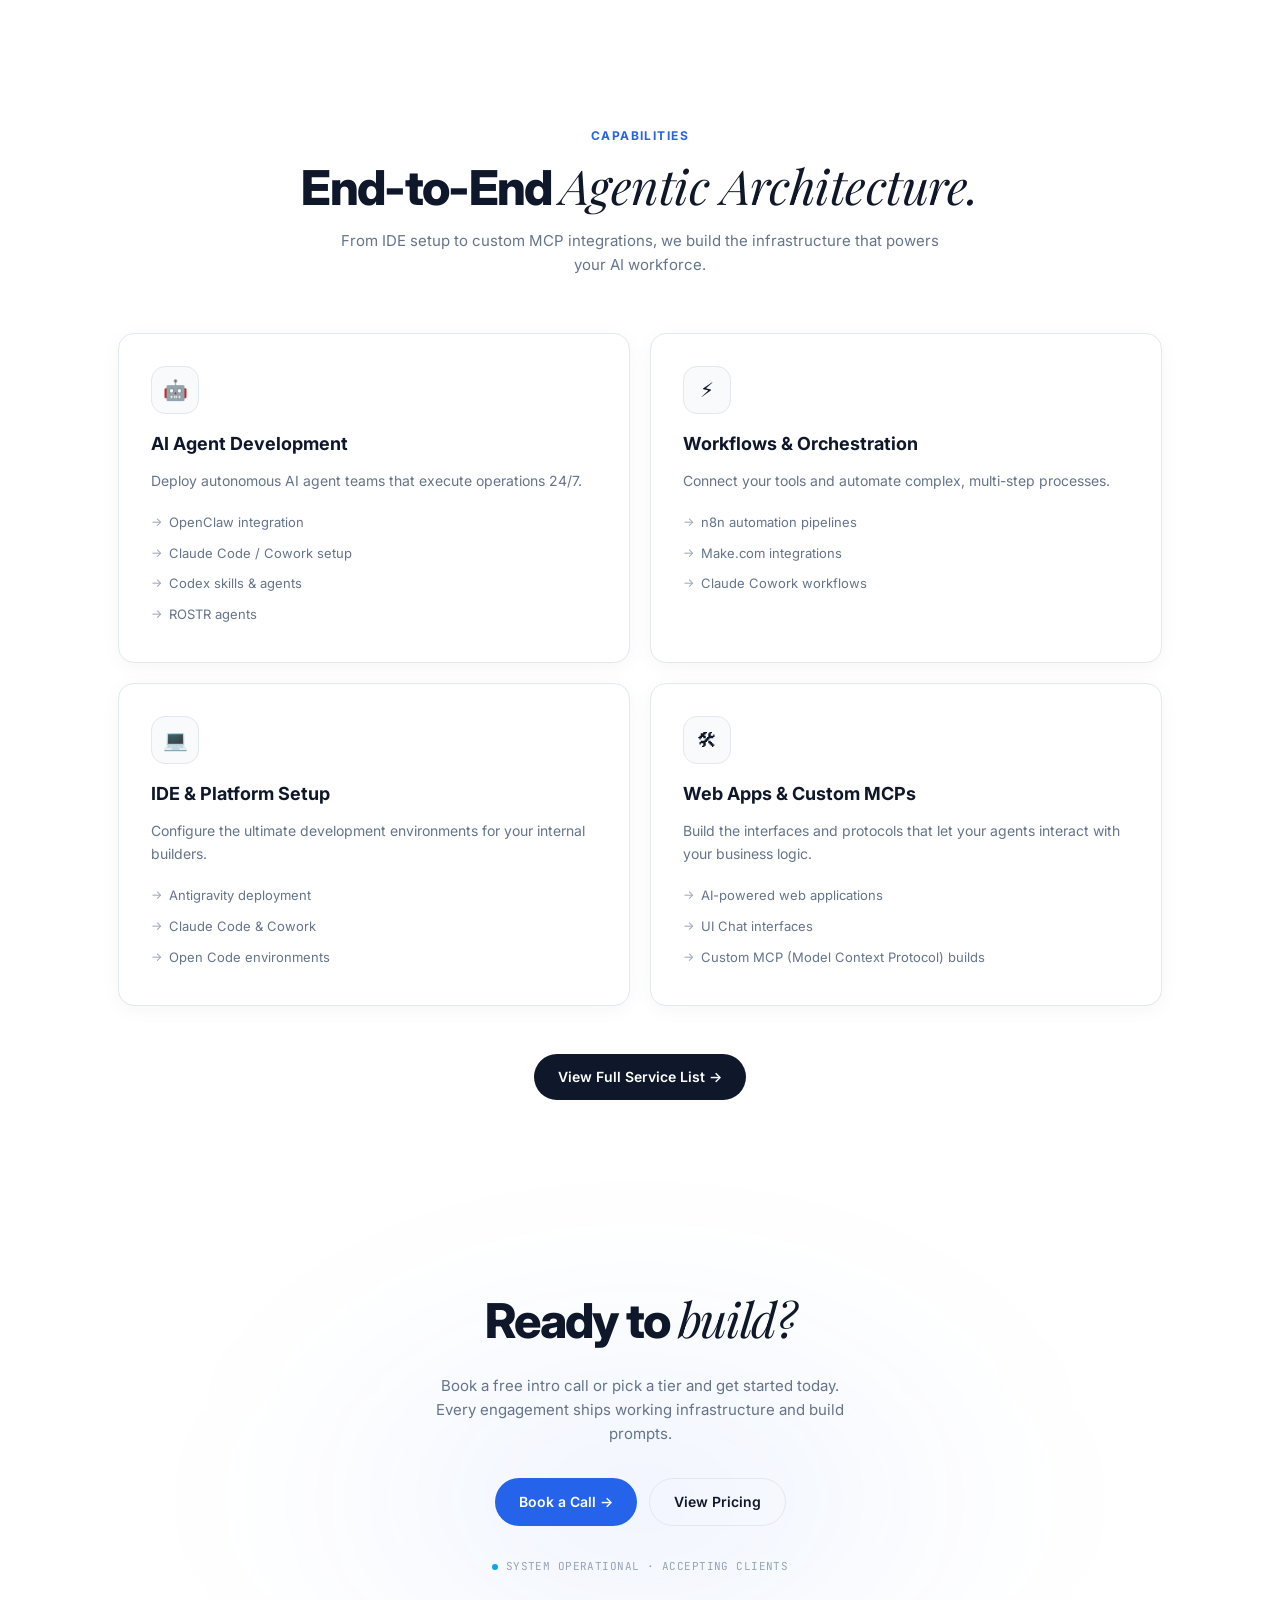
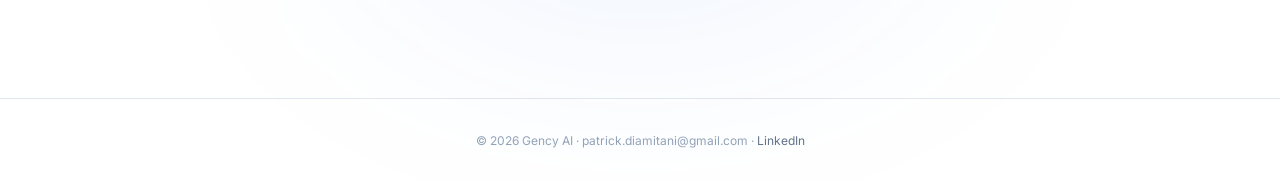
==== commit 504ef7ab: "GencyAI: Rebrand to light theme, add ROSTR links" ====
--- a/index.html
+++ b/index.html
@@ -3,7 +3,7 @@
 <head>
 <meta charset="UTF-8">
 <meta name="viewport" content="width=device-width, initial-scale=1.0">
-<title>SalesGency — AI Agent Development & Adoption</title>
+<title>Gency AI — Agent Development & Adoption</title>
 <meta name="description" content="SalesGency powers agent development and adoption across internal organizations, SMBs, and consulting agencies. Turn any SOP into an intelligent agent.">
 <link rel="preconnect" href="https://fonts.googleapis.com">
 <link rel="preconnect" href="https://fonts.gstatic.com" crossorigin>
@@ -13,7 +13,7 @@
 <body>
 
 <nav>
-  <div class="nav-brand">Sales<em>Gency</em></div>
+  <div class="nav-brand">Gency<em>AI</em></div>
   <div class="nav-links">
     <a href="index.html" class="active">Home</a>
     <a href="services.html">Services</a>
@@ -33,7 +33,7 @@
   <p>Gency AI powers agent development and adoption across internal organizations, small businesses, and consulting agencies. We empower operators to grow and scale their teams using customized workflows.</p>
   <div class="hero-btns">
     <a href="services.html" class="btn btn-primary">Explore Services →</a>
-    <a href="process.html" class="btn btn-ghost">See How We Build</a>
+    <a href="http://rostr-paper.vercel.app" target="_blank" class="btn btn-ghost">Read ROSTR Paper ↗</a>
   </div>
 </div>
 
@@ -61,7 +61,7 @@
     </div>
   </div>
   <div class="centered" style="margin-top: 48px;">
-    <a href="process.html" class="btn btn-ghost">Learn More About Our Process →</a>
+    <a href="http://rostr-paper.vercel.app" target="_blank" class="btn btn-ghost">Read the ROSTR Whitepaper ↗</a>
   </div>
 </section>
 
@@ -131,7 +131,7 @@
 
 </div>
 
-<footer><div class="container">© 2026 SalesGency · patrick.diamitani@gmail.com · <a href="https://linkedin.com/in/diamitani" target="_blank" style="color:var(--muted)">LinkedIn</a></div></footer>
+<footer><div class="container">© 2026 Gency AI · patrick.diamitani@gmail.com · <a href="https://linkedin.com/in/diamitani" target="_blank" style="color:var(--muted)">LinkedIn</a></div></footer>
 
 </body>
 </html>
--- a/style.css
+++ b/style.css
@@ -1,16 +1,16 @@
 :root {
-  --bg: #08090e;
-  --surface: #10121a;
-  --surface-border: rgba(255, 255, 255, .07);
-  --ink: #f0f0f5;
-  --muted: #8a8a9a;
-  --dim: #555566;
-  --accent: #7b61ff;
-  --accent-glow: rgba(123, 97, 255, .15);
-  --accent2: #3ecfb4;
-  --radius: 20px;
-  --radius-sm: 14px;
-  --shadow: 0 2px 12px rgba(0, 0, 0, .4);
+  --bg: #ffffff;
+  --surface: #f8fafc;
+  --surface-border: #e2e8f0;
+  --ink: #0f172a;
+  --muted: #64748b;
+  --dim: #94a3b8;
+  --accent: #2563eb;
+  --accent-glow: rgba(37, 99, 235, 0.1);
+  --accent2: #0ea5e9;
+  --radius: 16px;
+  --radius-sm: 10px;
+  --shadow: 0 4px 20px rgba(0, 0, 0, 0.04);
 }
 
 * {
@@ -47,14 +47,14 @@
   font-family: 'JetBrains Mono', monospace;
 }
 
-/* Noise overlay */
+/* Optional subtle grain for texture, made very light */
 body::before {
   content: "";
   position: fixed;
   inset: 0;
   z-index: 9999;
   pointer-events: none;
-  opacity: .04;
+  opacity: .015;
   background: url("data:image/svg+xml,%3Csvg viewBox='0 0 256 256' xmlns='http://www.w3.org/2000/svg'%3E%3Cfilter id='n'%3E%3CfeTurbulence type='fractalNoise' baseFrequency='.85' numOctaves='4' stitchTiles='stitch'/%3E%3C/filter%3E%3Crect width='100%25' height='100%25' filter='url(%23n)'/%3E%3C/svg%3E");
 }
 
@@ -68,13 +68,14 @@
   display: flex;
   align-items: center;
   gap: 8px;
-  background: rgba(16, 18, 26, .7);
+  background: rgba(255, 255, 255, 0.85);
   backdrop-filter: blur(20px);
   border: 1px solid var(--surface-border);
   border-radius: 99px;
   padding: 8px 8px 8px 24px;
   max-width: 700px;
   width: calc(100% - 40px);
+  box-shadow: 0 4px 12px rgba(0,0,0,0.03);
 }
 
 .nav-brand {
@@ -107,7 +108,7 @@
 .nav-links a:hover,
 .nav-links a.active {
   color: var(--ink);
-  background: rgba(255, 255, 255, .05);
+  background: var(--surface);
 }
 
 .nav-cta {
@@ -167,12 +168,13 @@
   display: inline-flex;
   align-items: center;
   gap: 8px;
+  background: var(--surface);
   border: 1px solid var(--surface-border);
   border-radius: 99px;
   padding: 6px 16px 6px 12px;
   font-size: 12px;
-  font-weight: 500;
-  color: var(--muted);
+  font-weight: 600;
+  color: var(--ink);
   letter-spacing: .06em;
   text-transform: uppercase;
   margin-bottom: 32px;
@@ -189,15 +191,8 @@
 }
 
 @keyframes blink {
-
-  0%,
-  100% {
-    opacity: 1;
-  }
-
-  50% {
-    opacity: .3;
-  }
+  0%, 100% { opacity: 1; }
+  50% { opacity: .3; }
 }
 
 .hero h1 {
@@ -255,7 +250,7 @@
 }
 
 .btn-primary {
-  background: #fff;
+  background: var(--ink);
   color: var(--bg);
 }
 
@@ -271,8 +266,7 @@
 }
 
 .btn-ghost:hover {
-  border-color: var(--accent);
-  color: var(--accent);
+  background: var(--surface);
 }
 
 .btn-accent {
@@ -281,7 +275,7 @@
 }
 
 .btn-accent:hover {
-  background: #6a4fe6;
+  background: #1d4ed8;
 }
 
 /* SECTIONS */
@@ -291,7 +285,7 @@
 
 .section-label {
   font-size: 12px;
-  font-weight: 600;
+  font-weight: 700;
   color: var(--accent);
   text-transform: uppercase;
   letter-spacing: .12em;
@@ -328,18 +322,19 @@
 
 /* CARDS */
 .card {
-  background: var(--surface);
+  background: #fff;
   border: 1px solid var(--surface-border);
   border-radius: var(--radius);
   padding: 32px;
   transition: all .3s cubic-bezier(.25, .46, .45, .94);
   height: 100%;
+  box-shadow: var(--shadow);
 }
 
 .card:hover {
-  border-color: rgba(123, 97, 255, .25);
+  border-color: var(--accent);
   transform: translateY(-4px);
-  box-shadow: 0 12px 40px rgba(123, 97, 255, .08);
+  box-shadow: 0 12px 30px rgba(0,0,0,0.08);
 }
 
 .card h3 {
@@ -363,8 +358,8 @@
   justify-content: center;
   font-size: 20px;
   margin-bottom: 16px;
-  background: var(--accent-glow);
-  border: 1px solid rgba(123, 97, 255, .2);
+  background: var(--surface);
+  border: 1px solid var(--surface-border);
 }
 
 .card ul {
@@ -407,13 +402,14 @@
 
 /* PROCESS STEPS */
 .step-card {
-  background: var(--surface);
+  background: #fff;
   border: 1px solid var(--surface-border);
   border-radius: var(--radius);
   padding: 32px;
   position: relative;
   overflow: hidden;
   height: 100%;
+  box-shadow: var(--shadow);
 }
 
 .step-card::before {
@@ -422,14 +418,14 @@
   top: 0;
   left: 0;
   right: 0;
-  height: 2px;
+  height: 3px;
   background: linear-gradient(90deg, var(--accent), var(--accent2));
 }
 
 .step-num {
   font-family: 'JetBrains Mono', monospace;
   font-size: 12px;
-  font-weight: 500;
+  font-weight: 600;
   color: var(--accent);
   margin-bottom: 14px;
   letter-spacing: .05em;
@@ -455,29 +451,29 @@
 }
 
 .pricing-card {
-  background: var(--surface);
+  background: #fff;
   border: 1px solid var(--surface-border);
   border-radius: var(--radius);
   padding: 28px;
   display: flex;
   flex-direction: column;
   transition: all .3s;
+  box-shadow: var(--shadow);
 }
 
 .pricing-card:hover {
-  border-color: rgba(123, 97, 255, .25);
+  border-color: var(--accent);
 }
 
 .pricing-card.featured {
-  border: 1px solid var(--accent);
-  position: relative;
-  background: linear-gradient(180deg, rgba(123, 97, 255, .06) 0%, var(--surface) 100%);
+  border: 2px solid var(--accent);
+  position: relative;
 }
 
 .pricing-card.featured::before {
   content: "Popular";
   position: absolute;
-  top: -11px;
+  top: -12px;
   left: 50%;
   transform: translateX(-50%);
   background: var(--accent);
@@ -551,6 +547,7 @@
   border: 1px solid var(--surface-border);
   color: var(--ink);
   transition: all .2s;
+  background: var(--surface);
 }
 
 .p-btn:hover {
@@ -565,21 +562,22 @@
 }
 
 .p-btn.solid:hover {
-  background: #6a4fe6;
+  background: #1d4ed8;
 }
 
 /* CASE STUDIES */
 .case-card {
-  background: var(--surface);
+  background: #fff;
   border: 1px solid var(--surface-border);
   border-radius: var(--radius);
   padding: 28px;
   height: 100%;
+  box-shadow: var(--shadow);
 }
 
 .case-tag {
   display: inline-block;
-  background: var(--accent-glow);
+  background: var(--surface);
   color: var(--accent);
   padding: 3px 10px;
   border-radius: 99px;
@@ -588,7 +586,7 @@
   letter-spacing: .05em;
   text-transform: uppercase;
   margin-bottom: 14px;
-  border: 1px solid rgba(123, 97, 255, .15);
+  border: 1px solid var(--surface-border);
 }
 
 .case-card h4 {
@@ -619,7 +617,7 @@
 .case-metrics .val {
   font-size: 20px;
   font-weight: 800;
-  color: var(--accent2);
+  color: var(--accent);
 }
 
 .case-metrics .lbl {
@@ -632,13 +630,14 @@
 
 /* FOUNDER */
 .founder {
-  background: var(--surface);
+  background: #fff;
   border: 1px solid var(--surface-border);
   border-radius: 24px;
   padding: 48px;
   margin-bottom: 80px;
   position: relative;
   overflow: hidden;
+  box-shadow: var(--shadow);
 }
 
 .founder::after {
@@ -654,7 +653,7 @@
 }
 
 .founder .section-label {
-  color: var(--accent2);
+  color: var(--accent);
 }
 
 .founder p {
@@ -676,8 +675,9 @@
   border-radius: 99px;
   font-size: 13px;
   font-weight: 500;
-  color: var(--muted);
+  color: var(--ink);
   transition: all .2s;
+  background: var(--surface);
 }
 
 .founder-links a:hover {
@@ -763,30 +763,24 @@
 }
 
 @media(max-width:900px) {
-
   .grid-2,
   .grid-3,
   .grid-4,
   .pricing-grid {
     grid-template-columns: 1fr;
   }
-
   nav {
     padding: 8px 16px;
   }
-
   .nav-links {
     display: none;
   }
-
   .hero {
     padding: 120px 20px 60px;
   }
-
   section {
     padding: 60px 0;
   }
-
   .founder {
     padding: 28px 24px;
   }
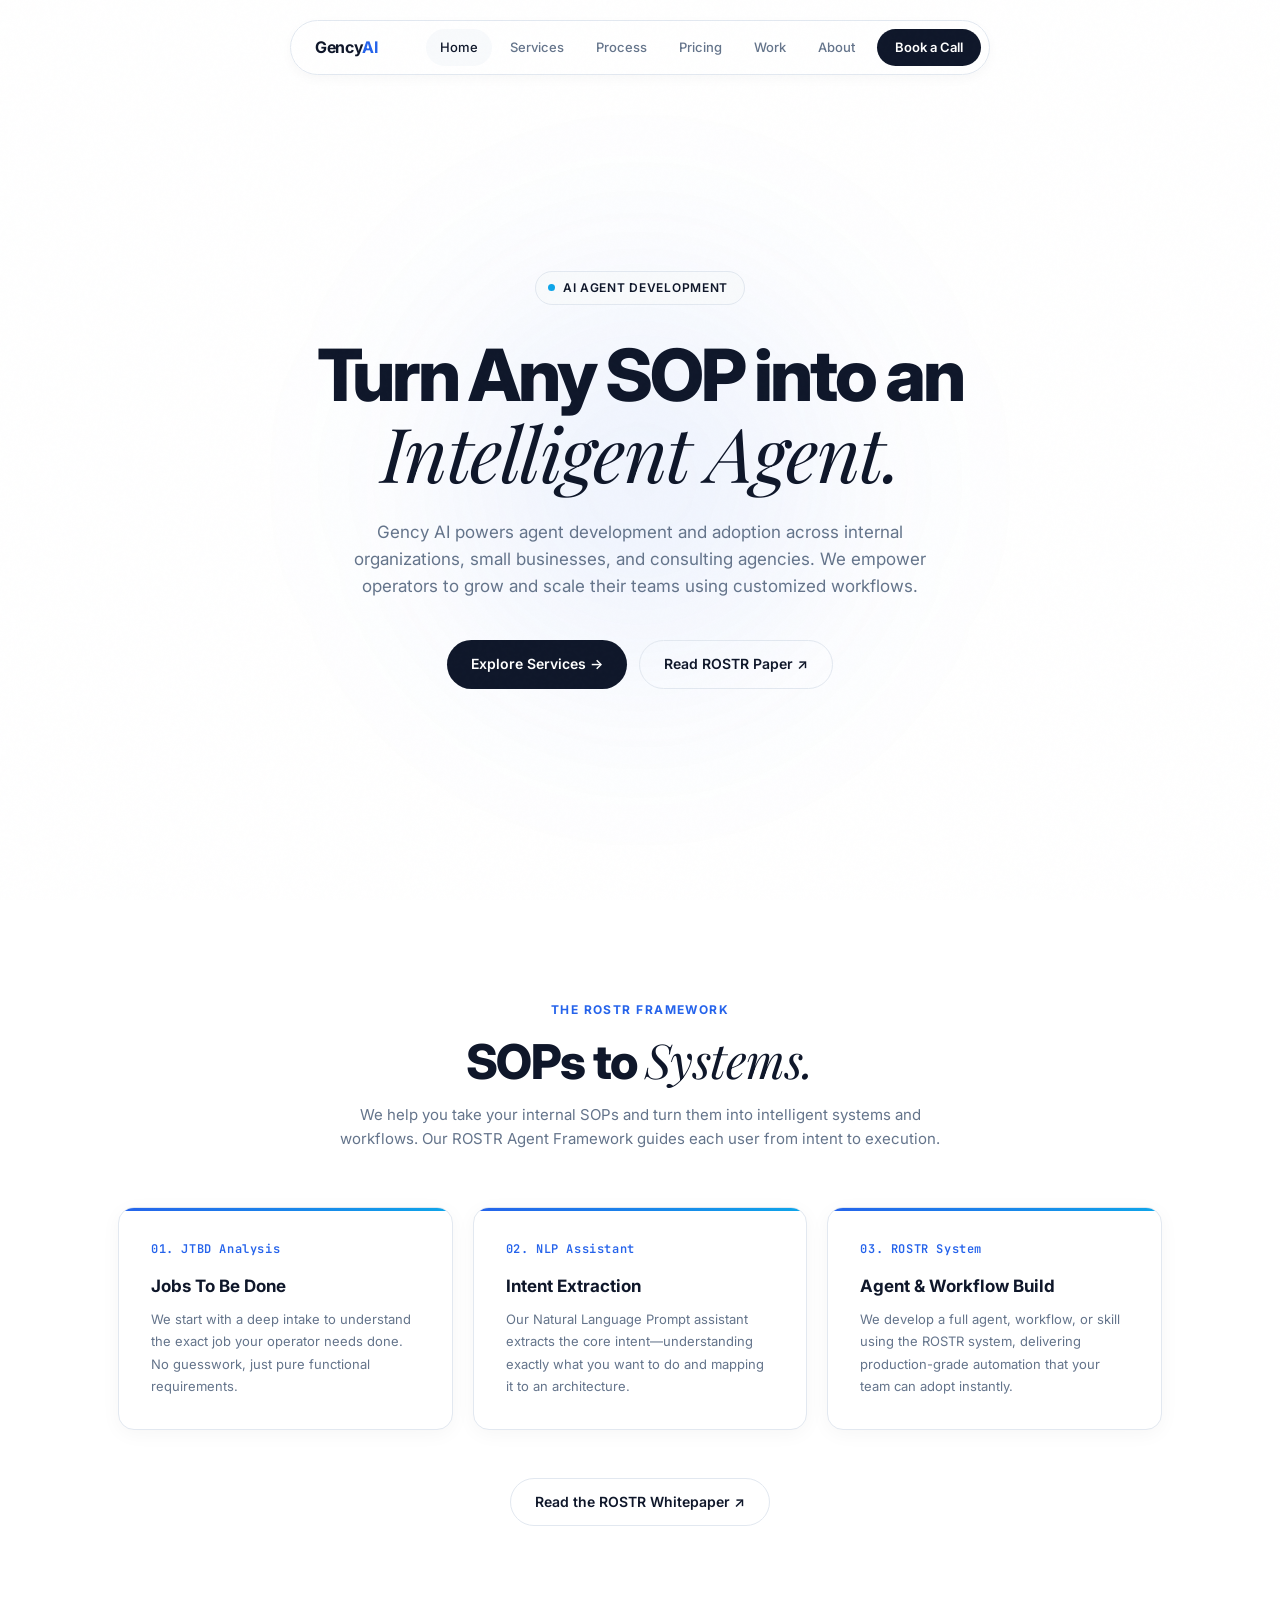
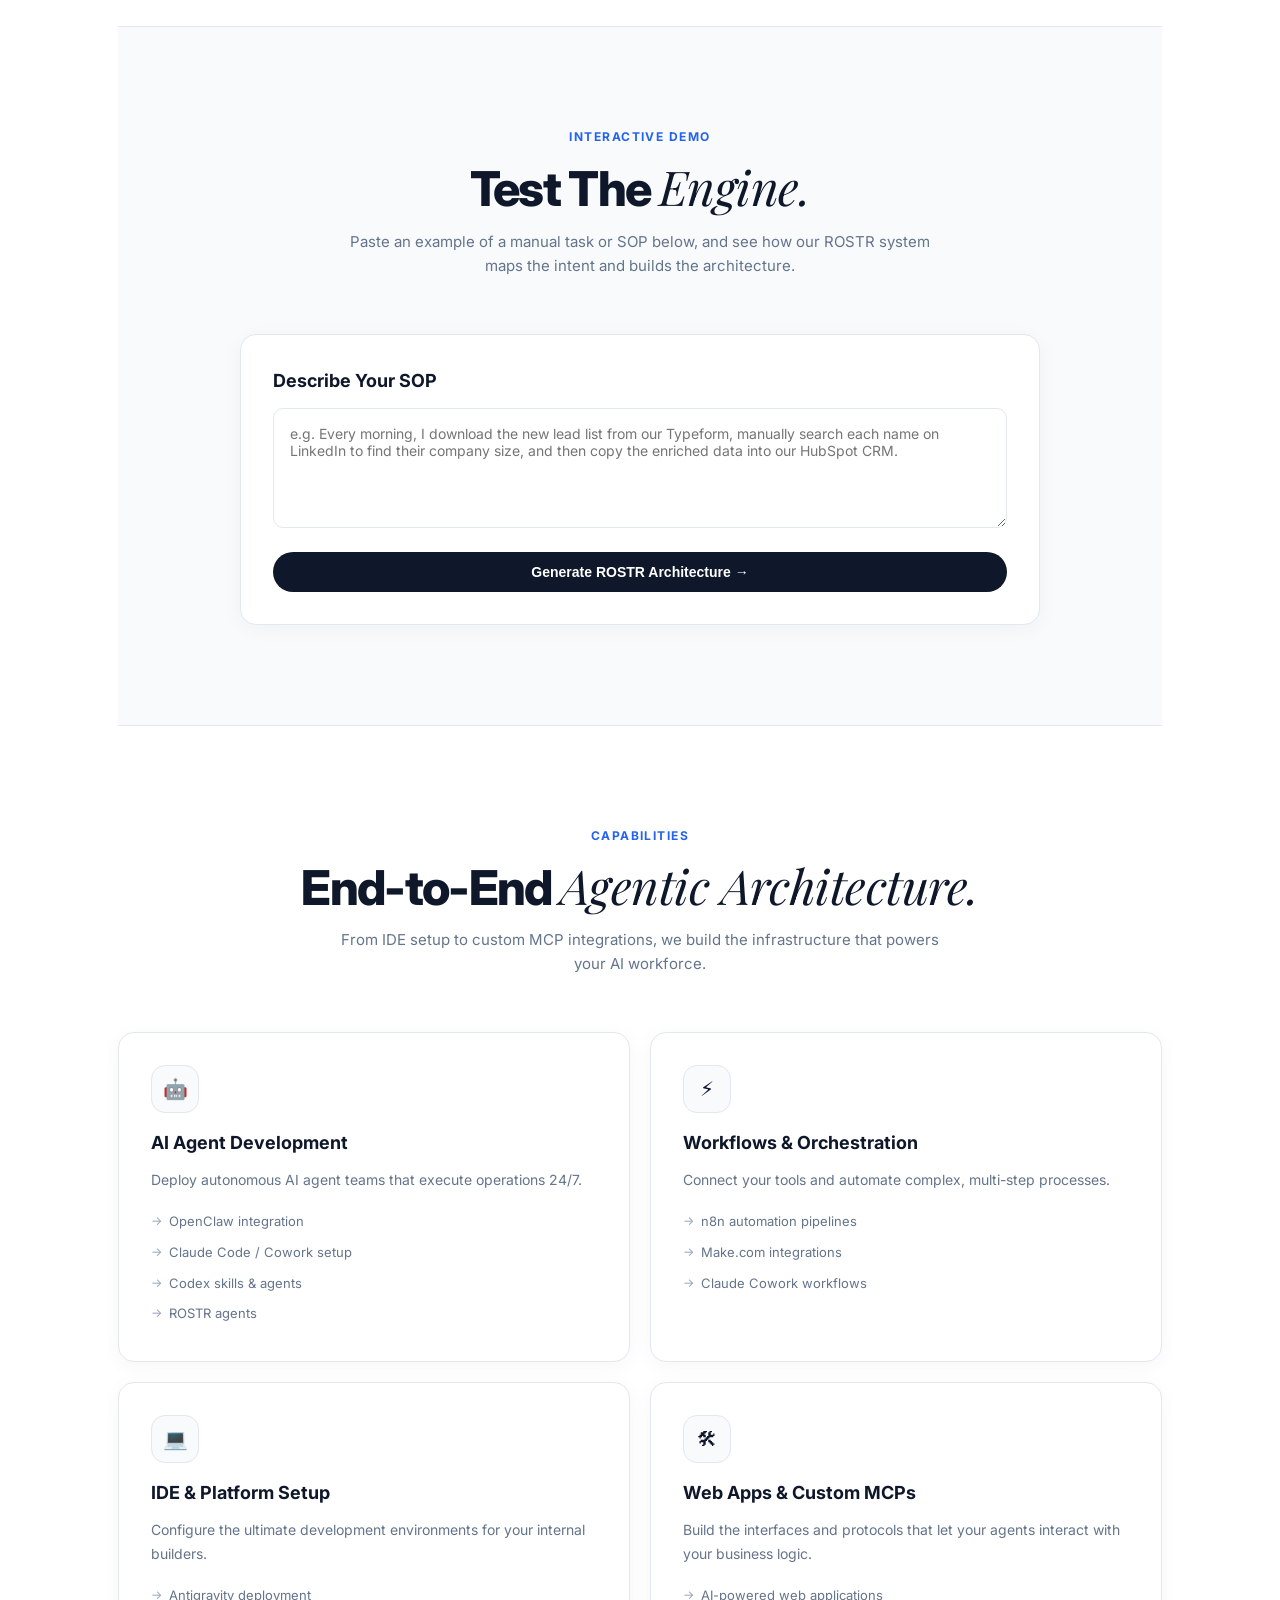
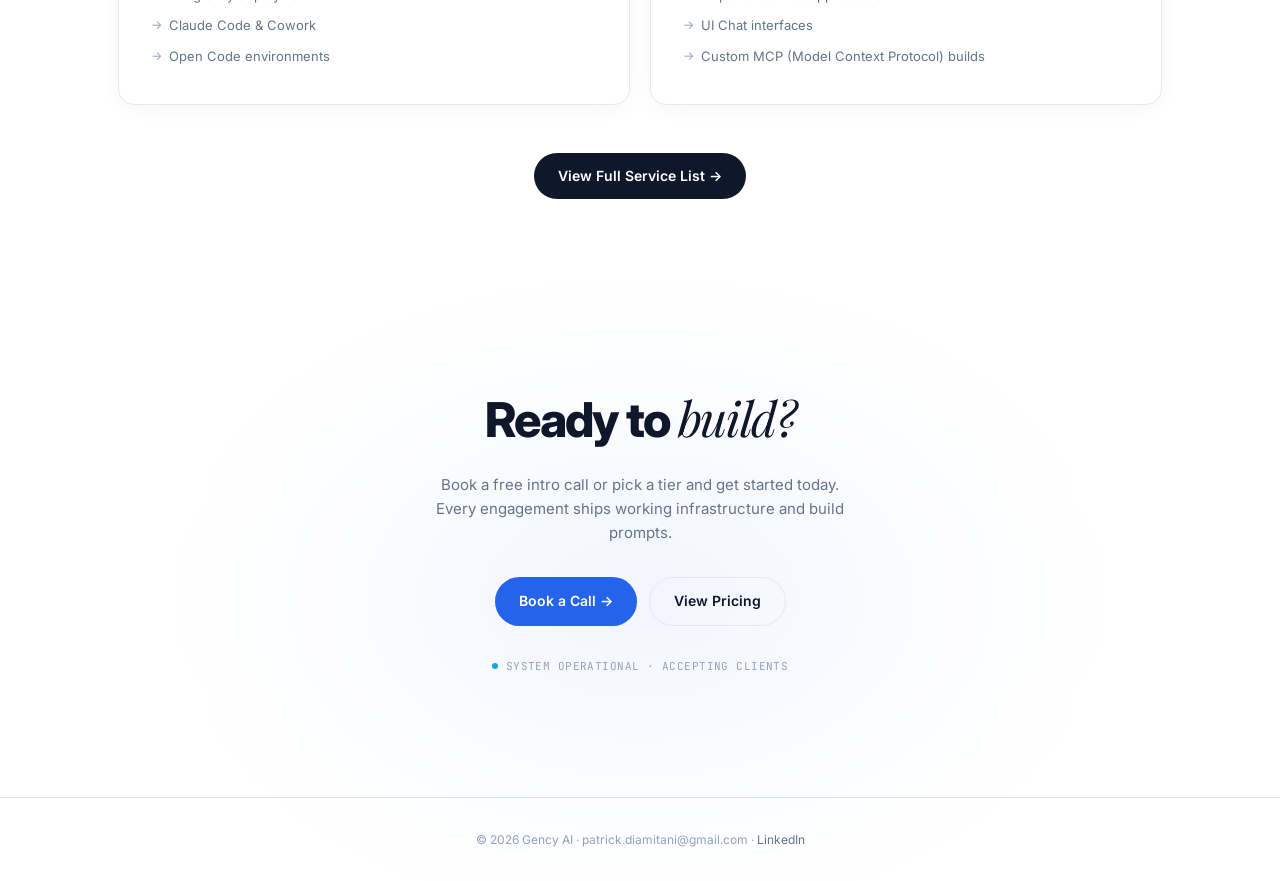
==== commit ba3d487c: "GencyAI: Add interactive AI wizard demo" ====
--- a/index.html
+++ b/index.html
@@ -65,6 +65,56 @@
   </div>
 </section>
 
+<section id="wizard" style="background: var(--surface); border-top: 1px solid var(--surface-border); border-bottom: 1px solid var(--surface-border);">
+  <div class="centered">
+    <div class="section-label">Interactive Demo</div>
+    <div class="section-title">Test The <span class="serif-i">Engine.</span></div>
+    <div class="section-desc">Paste an example of a manual task or SOP below, and see how our ROSTR system maps the intent and builds the architecture.</div>
+  </div>
+  
+  <div class="wizard-container" style="max-width: 800px; margin: 0 auto; background: #fff; border: 1px solid var(--surface-border); border-radius: var(--radius); padding: 32px; box-shadow: var(--shadow);">
+    <div id="wizard-input-state">
+      <h3 style="font-size: 18px; margin-bottom: 12px;">Describe Your SOP</h3>
+      <textarea id="sop-input" placeholder="e.g. Every morning, I download the new lead list from our Typeform, manually search each name on LinkedIn to find their company size, and then copy the enriched data into our HubSpot CRM." style="width: 100%; height: 120px; padding: 16px; border: 1px solid var(--surface-border); border-radius: var(--radius-sm); font-family: inherit; font-size: 14px; margin-bottom: 16px; resize: vertical;"></textarea>
+      <button id="generate-btn" class="btn btn-primary" style="width: 100%; justify-content: center;">Generate ROSTR Architecture →</button>
+    </div>
+
+    <div id="wizard-loading-state" style="display: none; text-align: center; padding: 40px 0;">
+      <div class="dot" style="width:12px; height:12px; border-radius:50%; background:var(--accent); margin:0 auto 16px; animation:blink 1s infinite;"></div>
+      <p style="color: var(--muted); font-family: 'JetBrains Mono', monospace; font-size: 12px;">Extracting intent via ROSTR...</p>
+    </div>
+
+    <div id="wizard-result-state" style="display: none;">
+      <div style="display: flex; justify-content: space-between; align-items: center; margin-bottom: 24px; border-bottom: 1px solid var(--surface-border); padding-bottom: 16px;">
+        <h3 style="font-size: 18px;">Generated Architecture</h3>
+        <button id="reset-btn" class="btn btn-ghost" style="padding: 6px 12px; font-size: 12px;">Start Over</button>
+      </div>
+      
+      <div class="grid-2" style="gap: 16px; margin-bottom: 24px;">
+        <div style="background: var(--surface); padding: 16px; border-radius: var(--radius-sm); border: 1px solid var(--surface-border);">
+          <div style="font-family: 'JetBrains Mono', monospace; font-size: 10px; color: var(--accent); margin-bottom: 8px; text-transform: uppercase;">Extracted Intent</div>
+          <p style="font-size: 13px; font-weight: 600; margin-bottom: 4px;">Automated Lead Enrichment & CRM Sync</p>
+          <p style="font-size: 12px; color: var(--muted);">The user wants to automatically enrich inbound form data and sync it to their CRM without manual intervention.</p>
+        </div>
+        <div style="background: var(--surface); padding: 16px; border-radius: var(--radius-sm); border: 1px solid var(--surface-border);">
+          <div style="font-family: 'JetBrains Mono', monospace; font-size: 10px; color: var(--accent); margin-bottom: 8px; text-transform: uppercase;">Proposed Tech Stack</div>
+          <p style="font-size: 13px; font-weight: 600; margin-bottom: 4px;">Make.com + Clay + HubSpot</p>
+          <p style="font-size: 12px; color: var(--muted);">Webhook listener triggers Clay enrichment via LinkedIn/Clearbit API, followed by a HubSpot Create/Update Record action.</p>
+        </div>
+      </div>
+
+      <div style="background: var(--ink); color: #fff; padding: 20px; border-radius: var(--radius-sm); font-family: 'JetBrains Mono', monospace; font-size: 12px; overflow-x: auto;">
+        <div style="color: var(--dim); margin-bottom: 12px;">// Generated Build Prompt for Claude/Antigravity</div>
+        <div style="color: #4ade80;">System: Initialize new Make.com blueprint.</div>
+        <div style="color: #60a5fa;">Trigger: Typeform (New Entry)</div>
+        <div style="color: #60a5fa;">Action 1: Clay (Enrich Person) mapping [Email]</div>
+        <div style="color: #60a5fa;">Action 2: HubSpot (Upsert Contact) mapping [Enriched_Data]</div>
+        <div style="color: #f87171; margin-top: 12px;">> Awaiting execution confirmation...</div>
+      </div>
+    </div>
+  </div>
+</section>
+
 <section id="services-preview">
   <div class="centered">
     <div class="section-label">Capabilities</div>
@@ -133,5 +183,33 @@
 
 <footer><div class="container">© 2026 Gency AI · patrick.diamitani@gmail.com · <a href="https://linkedin.com/in/diamitani" target="_blank" style="color:var(--muted)">LinkedIn</a></div></footer>
 
+<script>
+  document.addEventListener('DOMContentLoaded', () => {
+    const inputState = document.getElementById('wizard-input-state');
+    const loadingState = document.getElementById('wizard-loading-state');
+    const resultState = document.getElementById('wizard-result-state');
+    const btn = document.getElementById('generate-btn');
+    const resetBtn = document.getElementById('reset-btn');
+    const input = document.getElementById('sop-input');
+
+    btn.addEventListener('click', () => {
+      if(!input.value.trim()) return;
+      inputState.style.display = 'none';
+      loadingState.style.display = 'block';
+      
+      // Mock loading sequence
+      setTimeout(() => {
+        loadingState.style.display = 'none';
+        resultState.style.display = 'block';
+      }, 1500);
+    });
+
+    resetBtn.addEventListener('click', () => {
+      input.value = '';
+      resultState.style.display = 'none';
+      inputState.style.display = 'block';
+    });
+  });
+</script>
 </body>
 </html>
